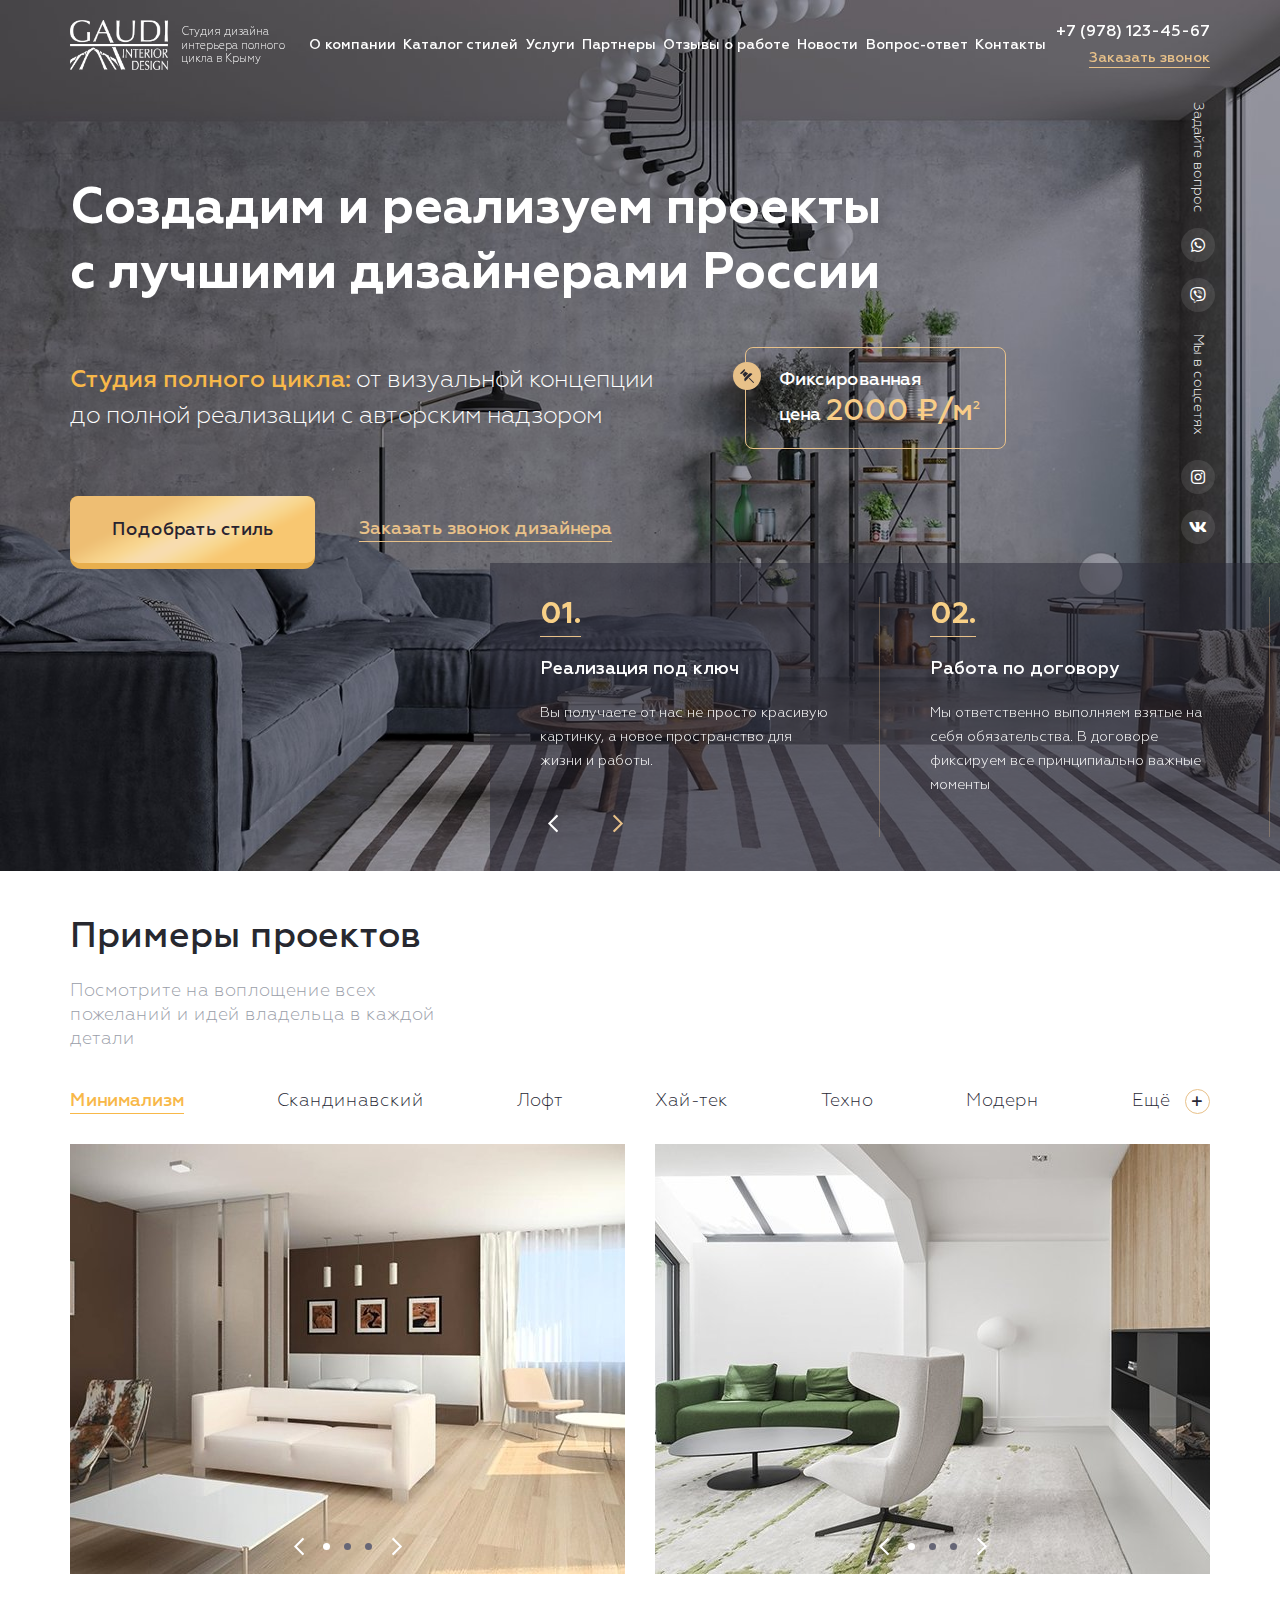
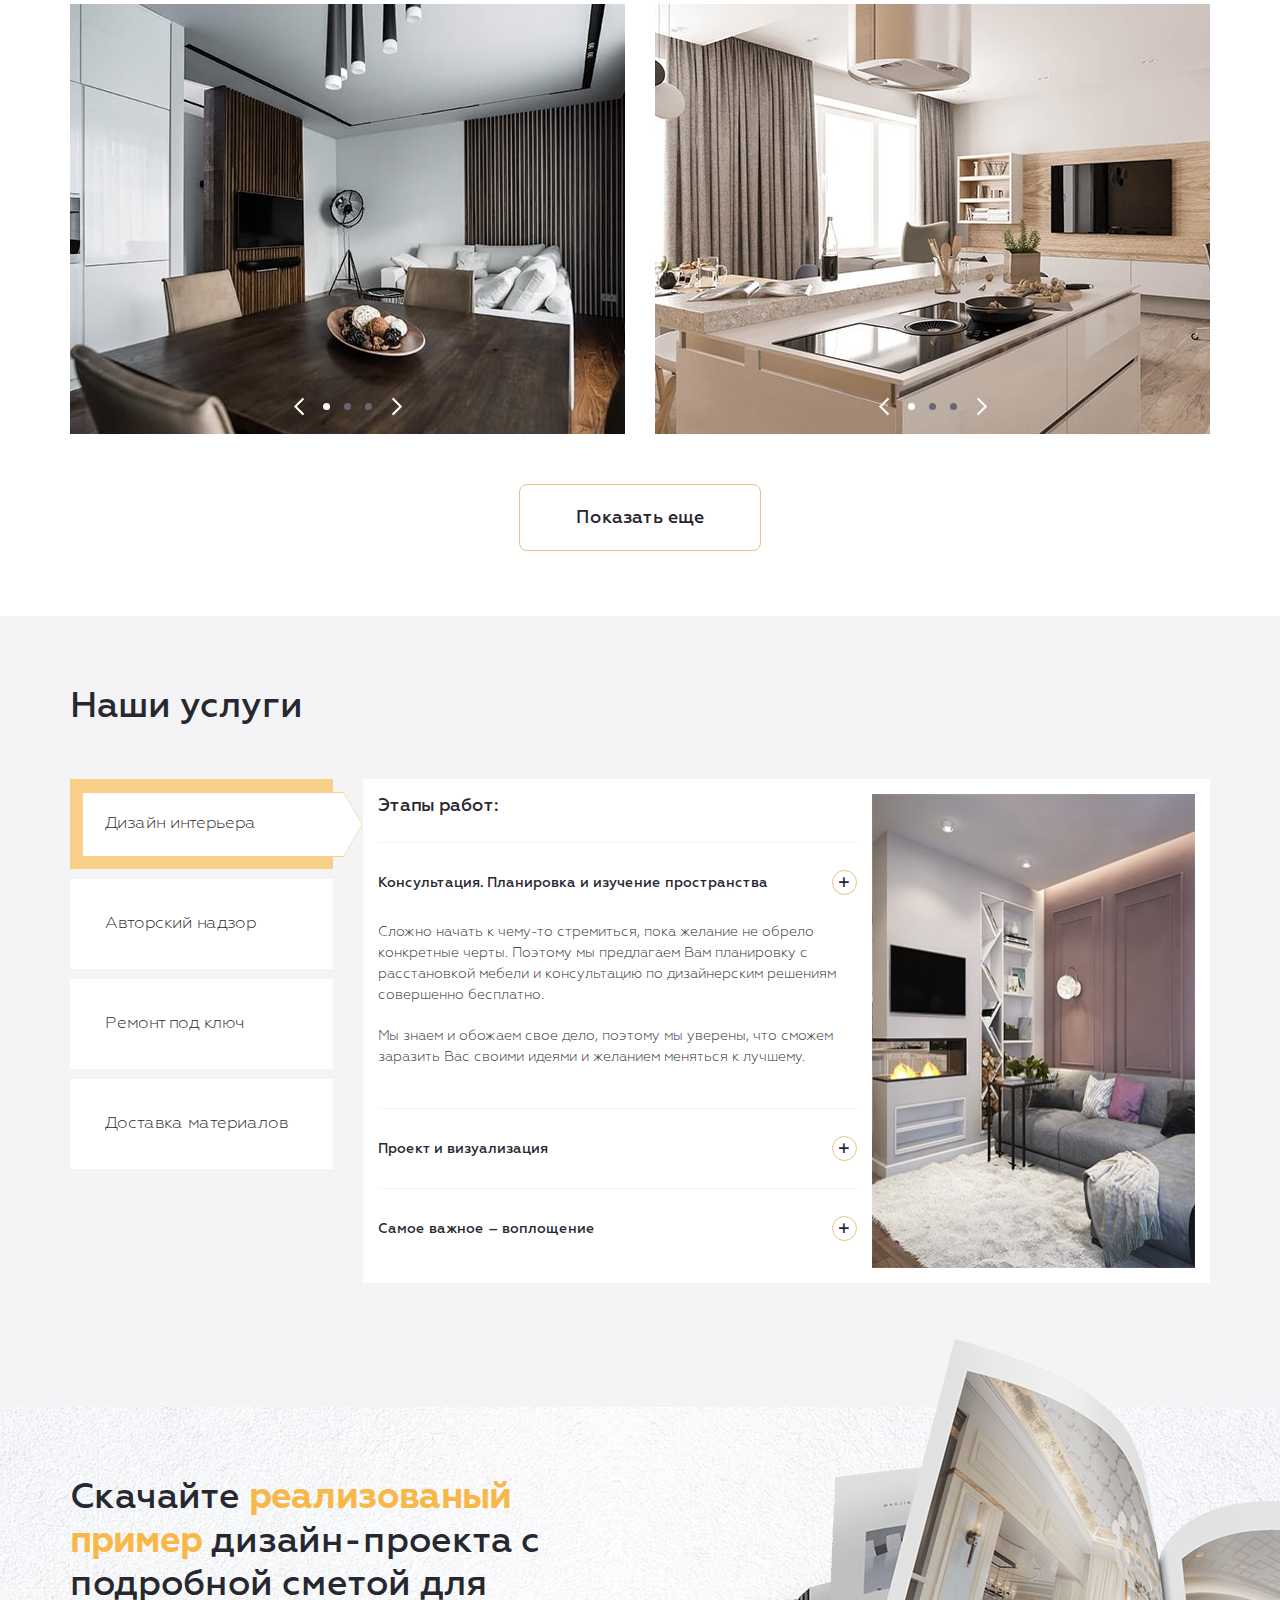
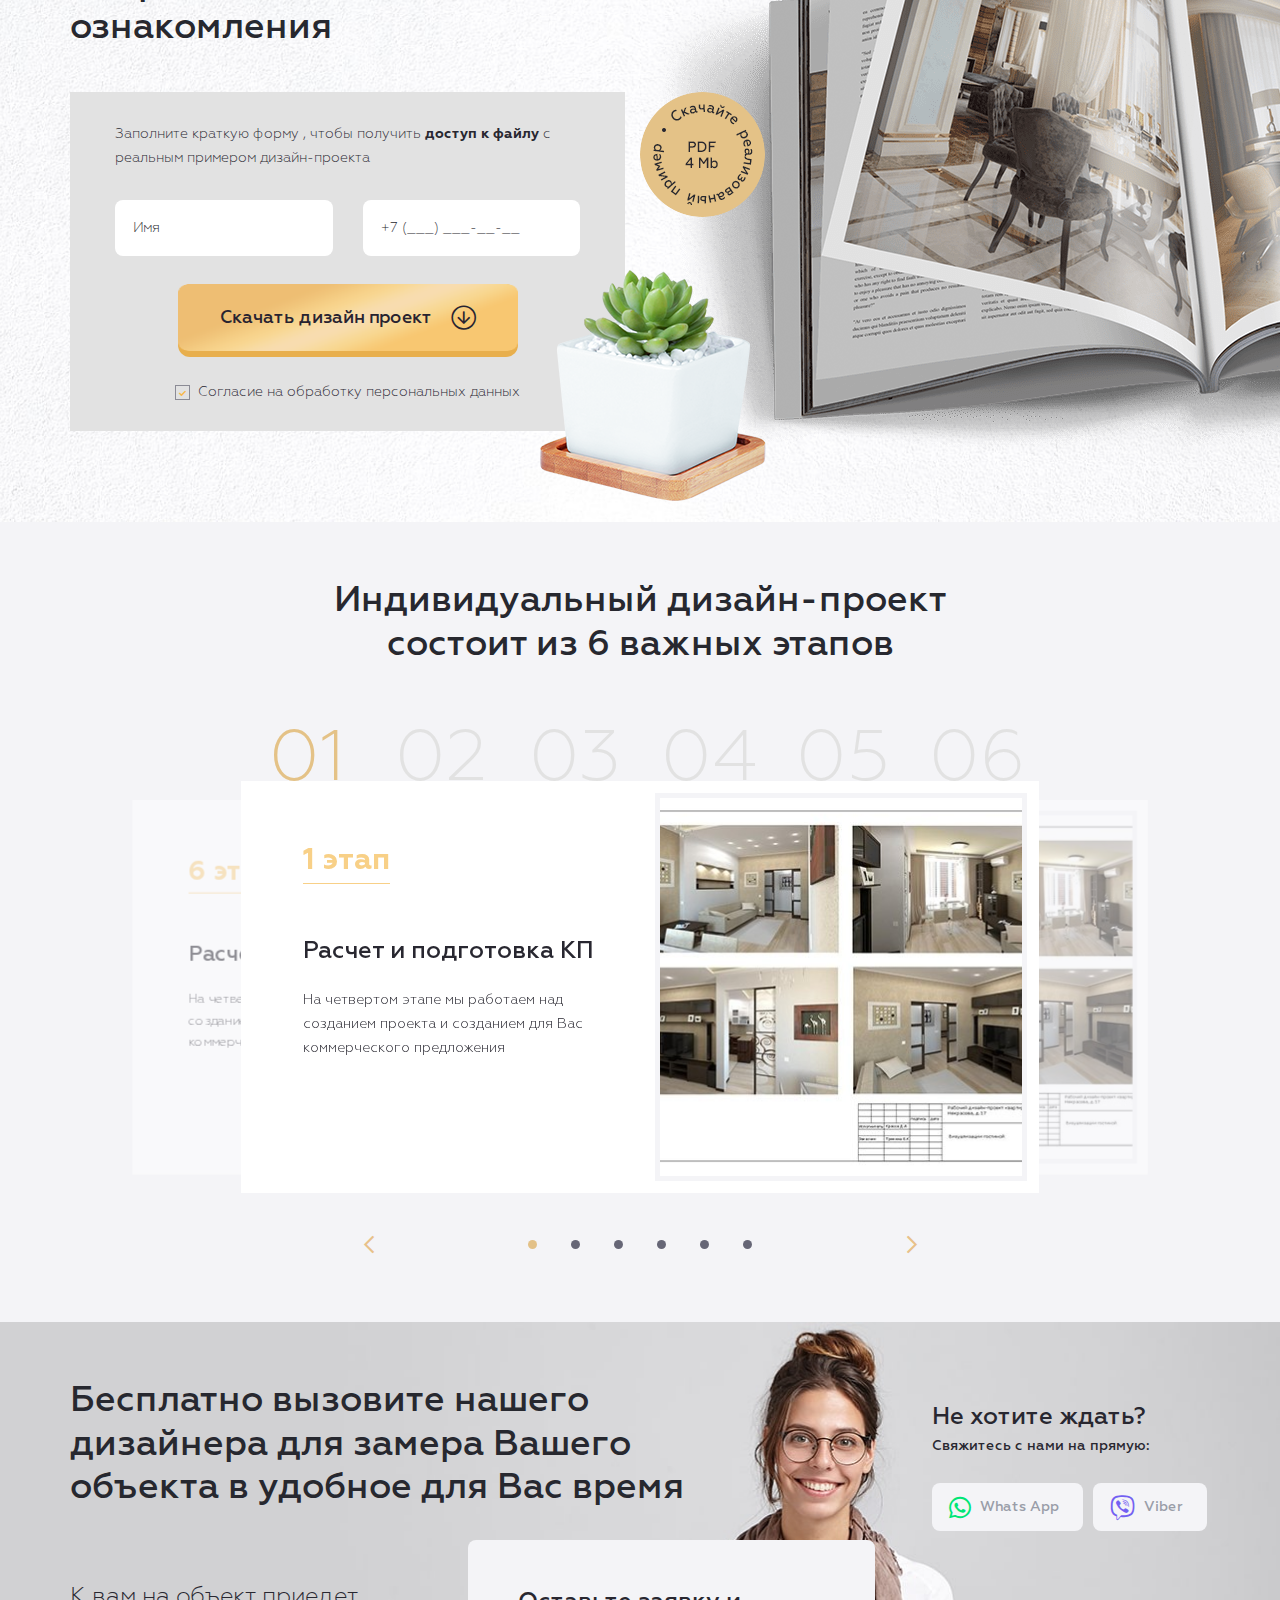
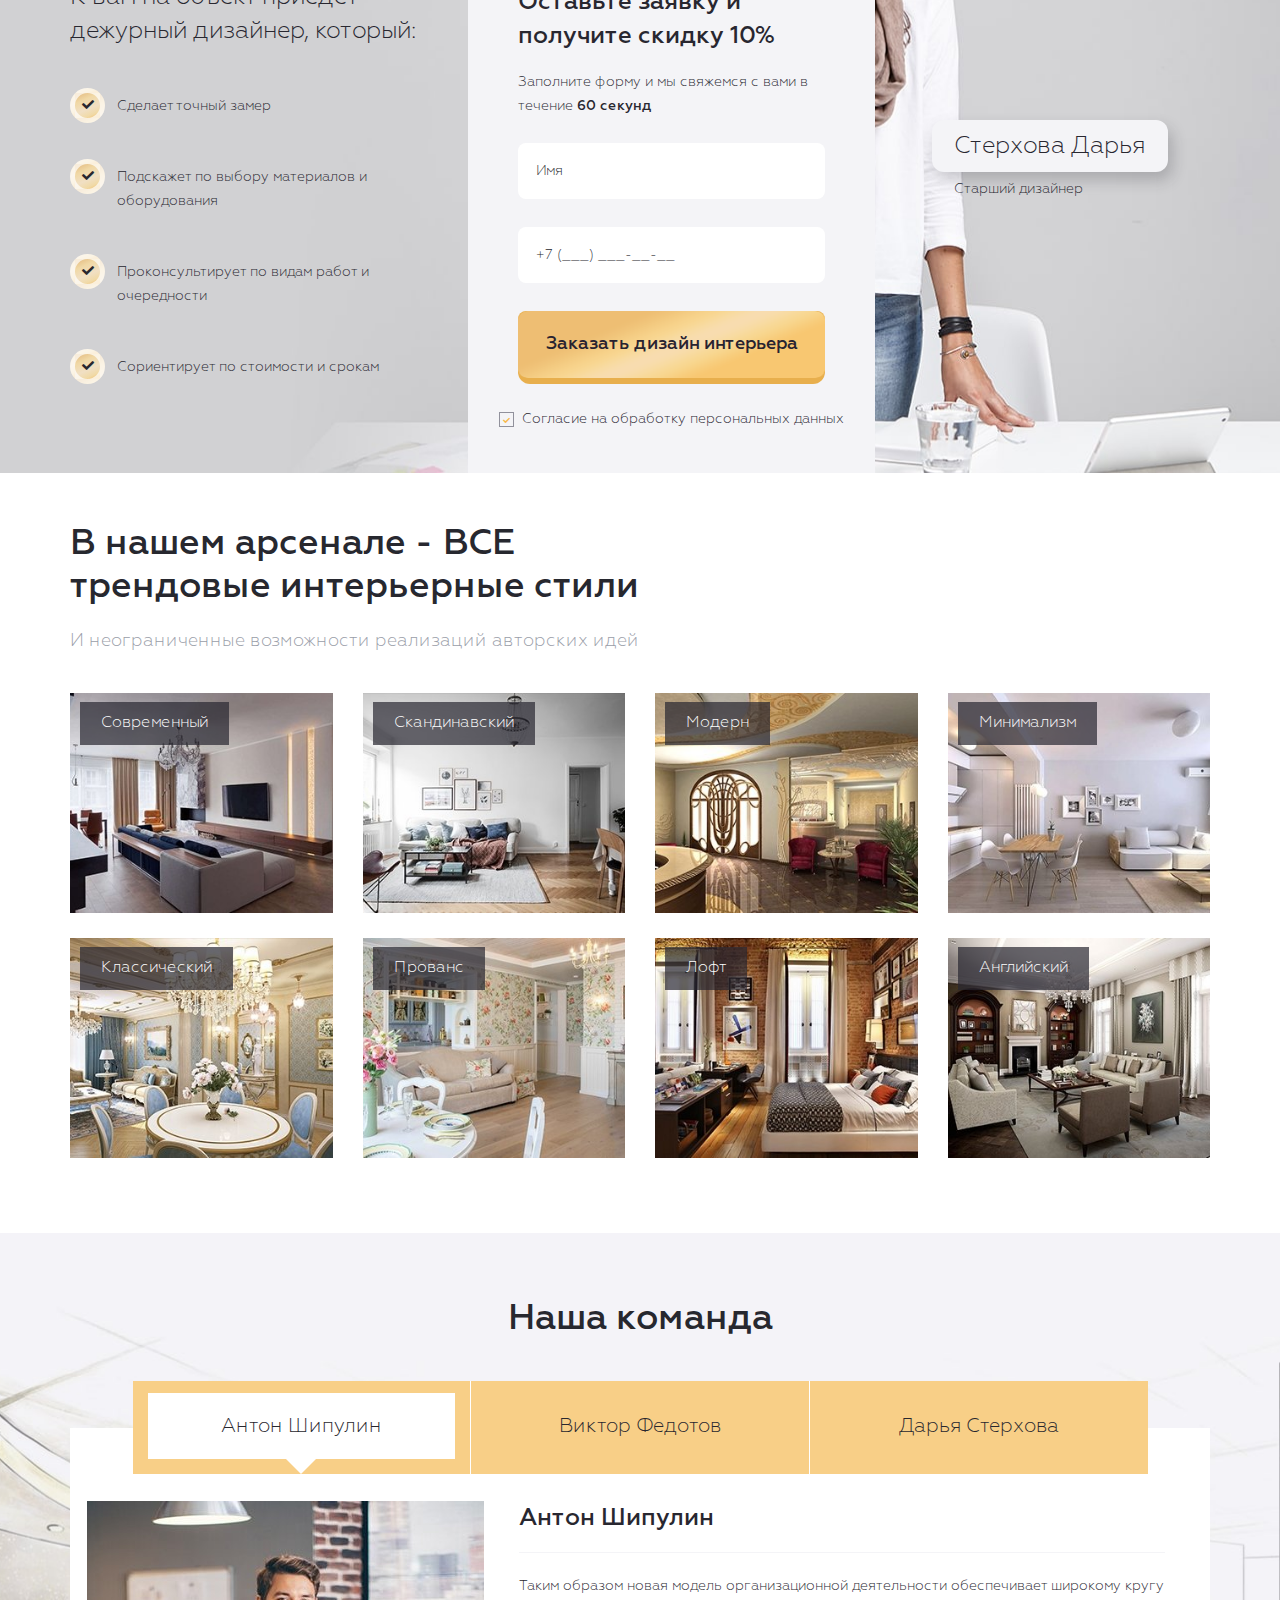
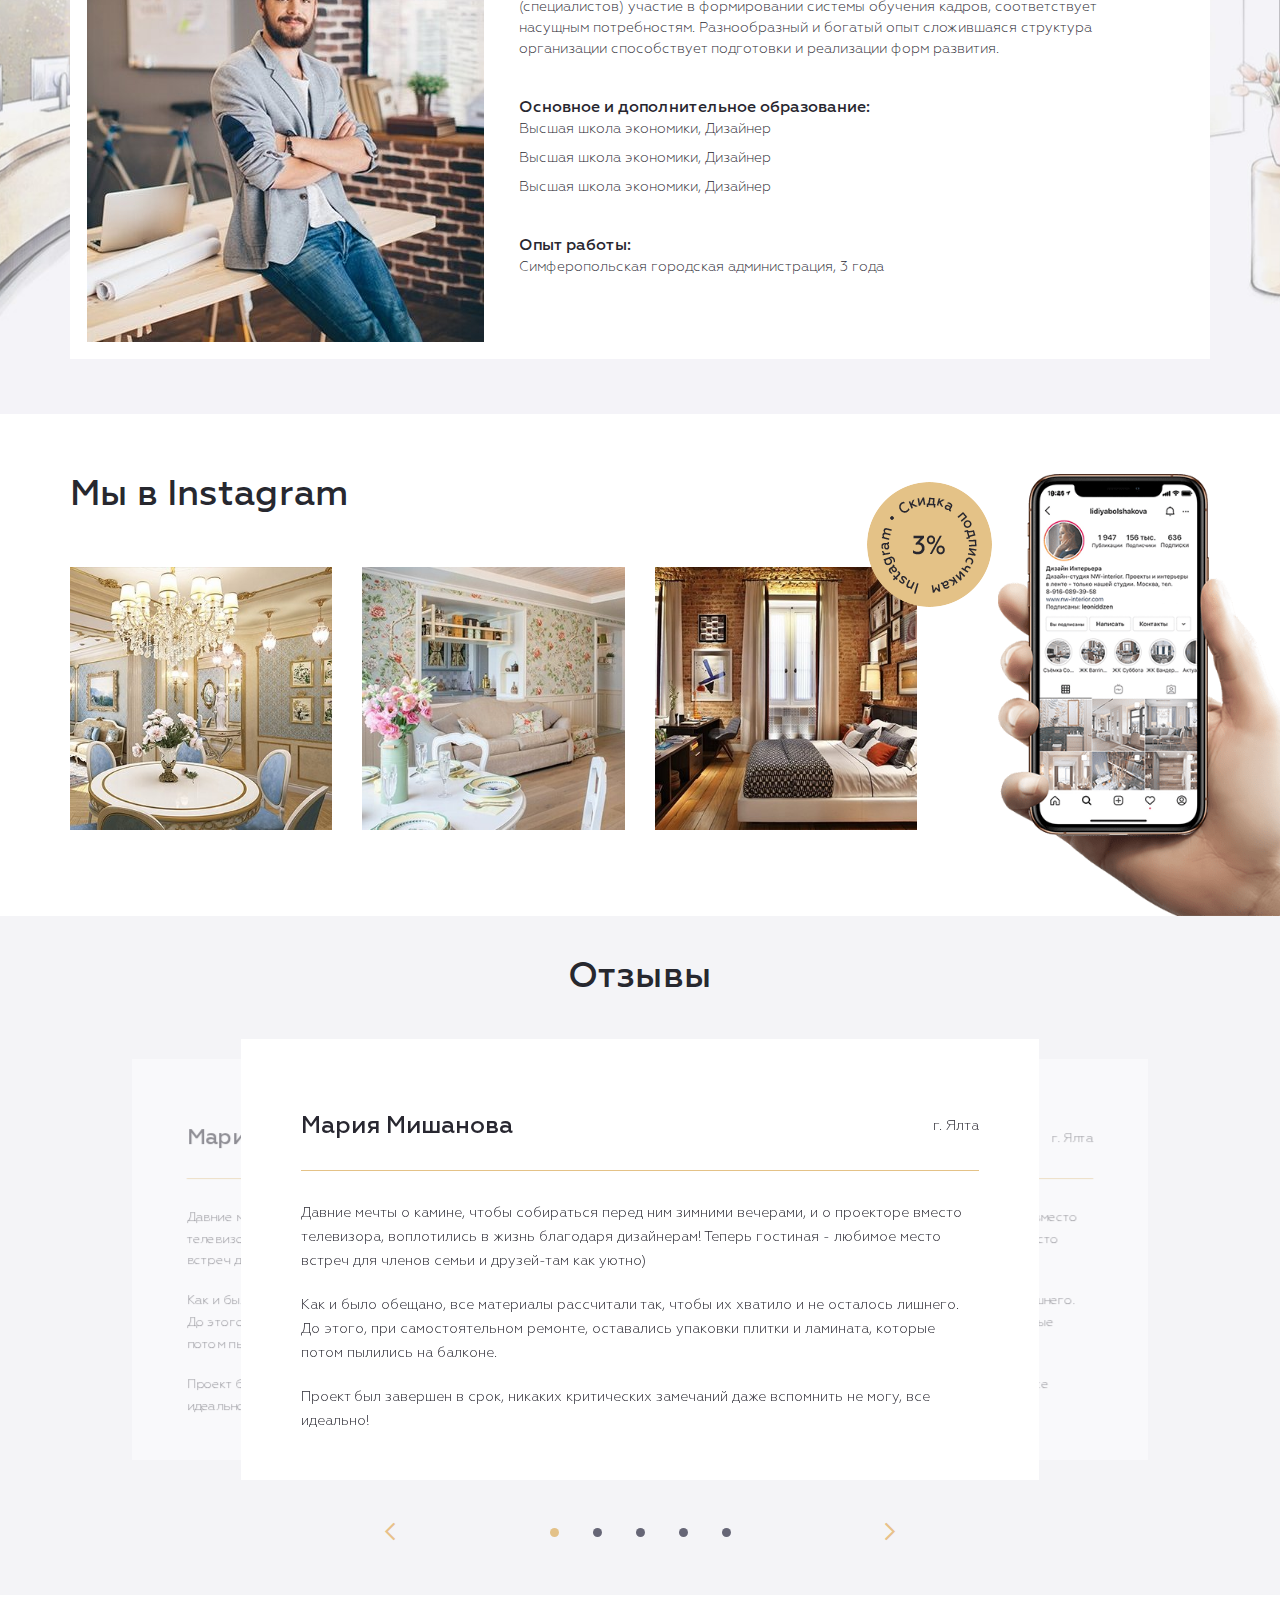
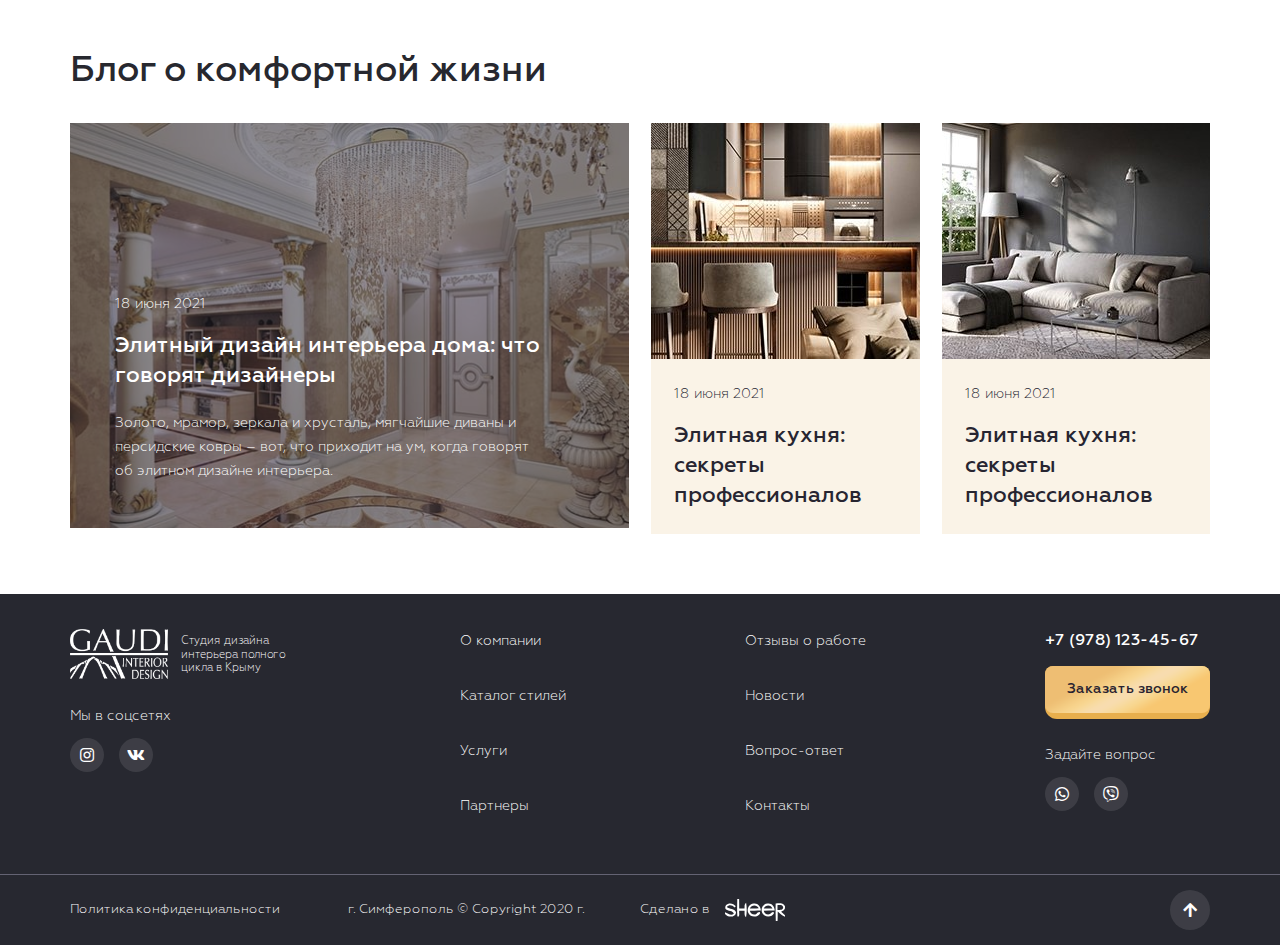
==== index.html @ 2c390894 "Add files via upload" ====
<!DOCTYPE html>
<!--[if lt IE 7]><html lang="ru" class="lt-ie9 lt-ie8 lt-ie7"><![endif]-->
<!--[if IE 7]><html lang="ru" class="lt-ie9 lt-ie8"><![endif]-->
<!--[if IE 8]><html lang="ru" class="lt-ie9"><![endif]-->
<!--[if gt IE 8]><!-->
<html lang="ru">
<!--<![endif]-->
<head>
	<meta charset="utf-8" />
	<title>Заголовок</title>
	<meta name="description" content="" />
	<meta http-equiv="X-UA-Compatible" content="IE=edge" />
	<meta name="viewport" content="width=device-width, initial-scale=1.0" />
	<link rel="shortcut icon" href="favicon.png" />
	<link rel="stylesheet" href="libs/bootstrap/bootstrap-grid.css" />
	<link rel="stylesheet" href="libs/fontawesome-free-5.12.0-web/css/all.min.css" />
	<link rel="stylesheet" href="libs/fancybox/jquery.fancybox.css" />
	<link rel="stylesheet" href="libs/slick-1.5.9/slick/slick.css" />
	<link rel="stylesheet" href="libs/slick-1.5.9/slick/slick-theme.css" />
	<link rel="stylesheet" href="css/fonts.css" />
	<link rel="stylesheet" href="css/main.css" />
	<link rel="stylesheet" href="css/media.css" />
</head>
<body>

	<div class="wrapper">

		<header class="header default">
			<div class="container">
				<div class="header__wrap">
					<div class="logo-wrap">
						<a href="#" class="logo">
							<img src="img/logo.png" alt="alt">
						</a>
						<div class="logo-descr">Студия дизайна интерьера полного цикла в Крыму</div>
					</div>
					<ul class="menu">
						<li><a href="#">О компании</a></li>
						<li><a href="#">Каталог стилей</a></li>
						<li><a href="#">Услуги</a></li>
						<li><a href="#">Партнеры</a></li>
						<li><a href="#">Отзывы о работе</a></li>
						<li><a href="#">Новости</a></li>
						<li><a href="#">Вопрос-ответ</a></li>
						<li><a href="#">Контакты</a></li>
					</ul>
					<div class="header__right">
						<a href="tel:+79781234567" class="phone-main">+7 (978) 123-45-67</a>
						<a href="#callback" class="link-main fancybox">Заказать звонок</a>
					</div>
					<a href="tel:+79781234567" class="phone-mob"><i class="fas fa-phone"></i></a>
					<span class="btn_nav">
						<span class='sandwich'>
							<span class='sw-topper'></span>
							<span class='sw-bottom'></span>
							<span class='sw-footer'></span>
						</span>
					</span>
				</div>
			</div>
			<div class="menu-mobile">
				<ul class="menu">
					<li><a href="#">О компании</a></li>
					<li><a href="#">Каталог стилей</a></li>
					<li><a href="#">Услуги</a></li>
					<li><a href="#">Партнеры</a></li>
					<li><a href="#">Отзывы о работе</a></li>
					<li><a href="#">Новости</a></li>
					<li><a href="#">Вопрос-ответ</a></li>
					<li><a href="#">Контакты</a></li>
				</ul>
				<div class="header__right">
					<a href="tel:+79781234567" class="phone-main">+7 (978) 123-45-67</a>
					<a href="#callback" class="link-main fancybox">Заказать звонок</a>
				</div>
				<ul class="list-social list-social_page">
					<li><a href="#"><i class="fab fa-instagram"></i></a></li>
					<li><a href="#"><i class="fab fa-vk"></i></a></li>
					<li><a href="#"><i class="fab fa-whatsapp"></i></a></li>
					<li><a href="#"><i class="fab fa-viber"></i></a></li>
				</ul>
			</div> 
		</header>

		<div class="billbord">
			<div class="container">
				<div class="social-wrap">
					<div class="title-social">Задайте вопрос</div> 
					<ul class="list-social">
						<li><a href="#"><i class="fab fa-whatsapp"></i></a></li>
						<li><a href="#"><i class="fab fa-viber"></i></a></li>
					</ul>
					<div class="title-social">Мы в соцсетях</div>
					<ul class="list-social">
						<li><a href="#"><i class="fab fa-instagram"></i></a></li>
						<li><a href="#"><i class="fab fa-vk"></i></a></li>
					</ul>
				</div>
				<div class="title-big">Создадим и реализуем проекты с лучшими дизайнерами России</div>
				<div class="billbord__middle">
					<div class="billbord__descr"><span>Студия полного цикла:</span> от визуальной концепции до полной реализации с авторским надзором</div>
					<div class="billbord-price">Фиксированная <br>цена <span>2000 ₽/м<sup>2</sup></span></div>
				</div>
				<div class="billbord__buttons">
					<a href="#" class="btn-main">Подобрать стиль</a>
					<a href="#" class="link-main">Заказать звонок дизайнера</a>
				</div>
			</div>
			<ul class="slider-billbord">
				<li>
					<div class="item-billbord">
						<div class="item-billbord__number">01.</div>
						<div class="item-billbord__title">Реализация под ключ</div>
						<p>Вы получаете от нас не просто красивую картинку, а новое пространство для жизни и работы.</p>
					</div>
				</li>
				<li>
					<div class="item-billbord">
						<div class="item-billbord__number">02.</div>
						<div class="item-billbord__title">Работа по договору</div>
						<p>Мы ответственно выполняем взятые на себя обязательства. В договоре фиксируем все принципиально важные моменты</p>
					</div>
				</li>
				<li>
					<div class="item-billbord">
						<div class="item-billbord__number">03.</div>
						<div class="item-billbord__title">Все актуальные стили</div>
						<p>Минимализм, скандинавский, лофт - эти и многие другие стили в арсенале наших специалистов</p>
					</div>
				</li>
				<li>
					<div class="item-billbord">
						<div class="item-billbord__number">04.</div>
						<div class="item-billbord__title">Реализация под ключ</div>
						<p>Вы получаете от нас не просто красивую картинку, а новое пространство для жизни и работы.</p>
					</div>
				</li>
				<li>
					<div class="item-billbord">
						<div class="item-billbord__number">05.</div>
						<div class="item-billbord__title">Реализация под ключ</div>
						<p>Вы получаете от нас не просто красивую картинку, а новое пространство для жизни и работы.</p>
					</div>
				</li>
			</ul>
			<div class="controls-slider"></div>
		</div>

		<div class="portfolio">
			<div class="container">
				<div class="title-section">Примеры проектов</div>
				<div class="descr-title">Посмотрите на воплощение всех пожеланий и идей владельца в каждой детали</div>
				<div class="tabs-portfolio">
					<a href="#tab_portfolio1" class="link-tab active">Минимализм</a>
					<a href="#tab_portfolio2" class="link-tab">Скандинавский</a>
					<a href="#tab_portfolio3" class="link-tab">Лофт</a>
					<a href="#tab_portfolio4" class="link-tab">Хай-тек</a>
					<a href="#tab_portfolio5" class="link-tab">Техно</a>
					<a href="#tab_portfolio6" class="link-tab">Модерн</a>
					<a href="#">Ещё <i class="far fa-plus"></i></a>
				</div>
				<div class="tab-container-portfolio">
					<div class="tab-pane-portfolio" id="tab_portfolio1">
						<div class="row row_portfolio">
							<div class="col-lg-6">
								<div class="item-portfolio">
									<div class="info-portfolio">
										<p>ЖК «Жигулина Роща»</p>
										<p><span>г. Симферополь</span></p>
										<div class="info-portfolio__middle">
											<div class="info-portfolio__image">
												<img src="img/user1.png" alt="alt">
											</div>
											<div>
												<div class="info-portfolio__title">Автор проекта:</div>
												<p>Ковалевская Светлана</p>
											</div>
										</div>
										<div class="info-portfolio__title">Площадь объекта:</div>
										<p>120 м²</p>
										<div class="row">
											<div class="col-6">
												<div class="info-portfolio__title">Спальни:</div>
												<p>2</p>
											</div>
											<div class="col-6">
												<div class="info-portfolio__title">Кухня:</div>
												<p>18 м²</p>
											</div>
										</div>
										<div class="info-portfolio__title">Стоимость работ:</div>
										<p>650 000 ₽</p>
									</div>
									<ul class="slider-portfolio">
										<li>
											<div class="slider-portfolio__item">
												<img src="img/portfolio1.jpg" alt="alt">
											</div>
										</li>
										<li>
											<div class="slider-portfolio__item">
												<img src="img/portfolio1.jpg" alt="alt">
											</div>
										</li>
										<li>
											<div class="slider-portfolio__item">
												<img src="img/portfolio1.jpg" alt="alt">
											</div>
										</li>
									</ul>
									<div class="controls-slider"></div>
								</div>
							</div>
							<div class="col-lg-6">
								<div class="item-portfolio">
									<div class="info-portfolio">
										<p>ЖК «Жигулина Роща»</p>
										<p><span>г. Симферополь</span></p>
										<div class="info-portfolio__middle">
											<div class="info-portfolio__image">
												<img src="img/user1.png" alt="alt">
											</div>
											<div>
												<div class="info-portfolio__title">Автор проекта:</div>
												<p>Ковалевская Светлана</p>
											</div>
										</div>
										<div class="info-portfolio__title">Площадь объекта:</div>
										<p>120 м²</p>
										<div class="row">
											<div class="col-6">
												<div class="info-portfolio__title">Спальни:</div>
												<p>2</p>
											</div>
											<div class="col-6">
												<div class="info-portfolio__title">Кухня:</div>
												<p>18 м²</p>
											</div>
										</div>
										<div class="info-portfolio__title">Стоимость работ:</div>
										<p>650 000 ₽</p>
									</div>
									<ul class="slider-portfolio">
										<li>
											<div class="slider-portfolio__item">
												<img src="img/portfolio2.jpg" alt="alt">
											</div>
										</li>
										<li>
											<div class="slider-portfolio__item">
												<img src="img/portfolio2.jpg" alt="alt">
											</div>
										</li>
										<li>
											<div class="slider-portfolio__item">
												<img src="img/portfolio2.jpg" alt="alt">
											</div>
										</li>
									</ul>
									<div class="controls-slider"></div>
								</div>
							</div>
							<div class="col-lg-6">
								<div class="item-portfolio">
									<div class="info-portfolio">
										<p>ЖК «Жигулина Роща»</p>
										<p><span>г. Симферополь</span></p>
										<div class="info-portfolio__middle">
											<div class="info-portfolio__image">
												<img src="img/user1.png" alt="alt">
											</div>
											<div>
												<div class="info-portfolio__title">Автор проекта:</div>
												<p>Ковалевская Светлана</p>
											</div>
										</div>
										<div class="info-portfolio__title">Площадь объекта:</div>
										<p>120 м²</p>
										<div class="row">
											<div class="col-6">
												<div class="info-portfolio__title">Спальни:</div>
												<p>2</p>
											</div>
											<div class="col-6">
												<div class="info-portfolio__title">Кухня:</div>
												<p>18 м²</p>
											</div>
										</div>
										<div class="info-portfolio__title">Стоимость работ:</div>
										<p>650 000 ₽</p>
									</div>
									<ul class="slider-portfolio">
										<li>
											<div class="slider-portfolio__item">
												<img src="img/portfolio3.jpg" alt="alt">
											</div>
										</li>
										<li>
											<div class="slider-portfolio__item">
												<img src="img/portfolio3.jpg" alt="alt">
											</div>
										</li>
										<li>
											<div class="slider-portfolio__item">
												<img src="img/portfolio3.jpg" alt="alt">
											</div>
										</li>
									</ul>
									<div class="controls-slider"></div>
								</div>
							</div>
							<div class="col-lg-6">
								<div class="item-portfolio">
									<div class="info-portfolio">
										<p>ЖК «Жигулина Роща»</p>
										<p><span>г. Симферополь</span></p>
										<div class="info-portfolio__middle">
											<div class="info-portfolio__image">
												<img src="img/user1.png" alt="alt">
											</div>
											<div>
												<div class="info-portfolio__title">Автор проекта:</div>
												<p>Ковалевская Светлана</p>
											</div>
										</div>
										<div class="info-portfolio__title">Площадь объекта:</div>
										<p>120 м²</p>
										<div class="row">
											<div class="col-6">
												<div class="info-portfolio__title">Спальни:</div>
												<p>2</p>
											</div>
											<div class="col-6">
												<div class="info-portfolio__title">Кухня:</div>
												<p>18 м²</p>
											</div>
										</div>
										<div class="info-portfolio__title">Стоимость работ:</div>
										<p>650 000 ₽</p>
									</div>
									<ul class="slider-portfolio">
										<li>
											<div class="slider-portfolio__item">
												<img src="img/portfolio4.jpg" alt="alt">
											</div>
										</li>
										<li>
											<div class="slider-portfolio__item">
												<img src="img/portfolio4.jpg" alt="alt">
											</div>
										</li>
										<li>
											<div class="slider-portfolio__item">
												<img src="img/portfolio4.jpg" alt="alt">
											</div>
										</li>
									</ul>
									<div class="controls-slider"></div>
								</div>
							</div>
						</div>
					</div>
					<div class="tab-pane-portfolio" id="tab_portfolio2">
						<div class="row row_portfolio">
							<div class="col-lg-6">
								<div class="item-portfolio">
									<div class="info-portfolio">
										<p>ЖК «Жигулина Роща»</p>
										<p><span>г. Симферополь</span></p>
										<div class="info-portfolio__middle">
											<div class="info-portfolio__image">
												<img src="img/user1.png" alt="alt">
											</div>
											<div>
												<div class="info-portfolio__title">Автор проекта:</div>
												<p>Ковалевская Светлана</p>
											</div>
										</div>
										<div class="info-portfolio__title">Площадь объекта:</div>
										<p>120 м²</p>
										<div class="row">
											<div class="col-6">
												<div class="info-portfolio__title">Спальни:</div>
												<p>2</p>
											</div>
											<div class="col-6">
												<div class="info-portfolio__title">Кухня:</div>
												<p>18 м²</p>
											</div>
										</div>
										<div class="info-portfolio__title">Стоимость работ:</div>
										<p>650 000 ₽</p>
									</div>
									<ul class="slider-portfolio">
										<li>
											<div class="slider-portfolio__item">
												<img src="img/portfolio1.jpg" alt="alt">
											</div>
										</li>
										<li>
											<div class="slider-portfolio__item">
												<img src="img/portfolio1.jpg" alt="alt">
											</div>
										</li>
										<li>
											<div class="slider-portfolio__item">
												<img src="img/portfolio1.jpg" alt="alt">
											</div>
										</li>
									</ul>
									<div class="controls-slider"></div>
								</div>
							</div>
							<div class="col-lg-6">
								<div class="item-portfolio">
									<div class="info-portfolio">
										<p>ЖК «Жигулина Роща»</p>
										<p><span>г. Симферополь</span></p>
										<div class="info-portfolio__middle">
											<div class="info-portfolio__image">
												<img src="img/user1.png" alt="alt">
											</div>
											<div>
												<div class="info-portfolio__title">Автор проекта:</div>
												<p>Ковалевская Светлана</p>
											</div>
										</div>
										<div class="info-portfolio__title">Площадь объекта:</div>
										<p>120 м²</p>
										<div class="row">
											<div class="col-6">
												<div class="info-portfolio__title">Спальни:</div>
												<p>2</p>
											</div>
											<div class="col-6">
												<div class="info-portfolio__title">Кухня:</div>
												<p>18 м²</p>
											</div>
										</div>
										<div class="info-portfolio__title">Стоимость работ:</div>
										<p>650 000 ₽</p>
									</div>
									<ul class="slider-portfolio">
										<li>
											<div class="slider-portfolio__item">
												<img src="img/portfolio2.jpg" alt="alt">
											</div>
										</li>
										<li>
											<div class="slider-portfolio__item">
												<img src="img/portfolio2.jpg" alt="alt">
											</div>
										</li>
										<li>
											<div class="slider-portfolio__item">
												<img src="img/portfolio2.jpg" alt="alt">
											</div>
										</li>
									</ul>
									<div class="controls-slider"></div>
								</div>
							</div>
							<div class="col-lg-6">
								<div class="item-portfolio">
									<div class="info-portfolio">
										<p>ЖК «Жигулина Роща»</p>
										<p><span>г. Симферополь</span></p>
										<div class="info-portfolio__middle">
											<div class="info-portfolio__image">
												<img src="img/user1.png" alt="alt">
											</div>
											<div>
												<div class="info-portfolio__title">Автор проекта:</div>
												<p>Ковалевская Светлана</p>
											</div>
										</div>
										<div class="info-portfolio__title">Площадь объекта:</div>
										<p>120 м²</p>
										<div class="row">
											<div class="col-6">
												<div class="info-portfolio__title">Спальни:</div>
												<p>2</p>
											</div>
											<div class="col-6">
												<div class="info-portfolio__title">Кухня:</div>
												<p>18 м²</p>
											</div>
										</div>
										<div class="info-portfolio__title">Стоимость работ:</div>
										<p>650 000 ₽</p>
									</div>
									<ul class="slider-portfolio">
										<li>
											<div class="slider-portfolio__item">
												<img src="img/portfolio3.jpg" alt="alt">
											</div>
										</li>
										<li>
											<div class="slider-portfolio__item">
												<img src="img/portfolio3.jpg" alt="alt">
											</div>
										</li>
										<li>
											<div class="slider-portfolio__item">
												<img src="img/portfolio3.jpg" alt="alt">
											</div>
										</li>
									</ul>
									<div class="controls-slider"></div>
								</div>
							</div>
							<div class="col-lg-6">
								<div class="item-portfolio">
									<div class="info-portfolio">
										<p>ЖК «Жигулина Роща»</p>
										<p><span>г. Симферополь</span></p>
										<div class="info-portfolio__middle">
											<div class="info-portfolio__image">
												<img src="img/user1.png" alt="alt">
											</div>
											<div>
												<div class="info-portfolio__title">Автор проекта:</div>
												<p>Ковалевская Светлана</p>
											</div>
										</div>
										<div class="info-portfolio__title">Площадь объекта:</div>
										<p>120 м²</p>
										<div class="row">
											<div class="col-6">
												<div class="info-portfolio__title">Спальни:</div>
												<p>2</p>
											</div>
											<div class="col-6">
												<div class="info-portfolio__title">Кухня:</div>
												<p>18 м²</p>
											</div>
										</div>
										<div class="info-portfolio__title">Стоимость работ:</div>
										<p>650 000 ₽</p>
									</div>
									<ul class="slider-portfolio">
										<li>
											<div class="slider-portfolio__item">
												<img src="img/portfolio4.jpg" alt="alt">
											</div>
										</li>
										<li>
											<div class="slider-portfolio__item">
												<img src="img/portfolio4.jpg" alt="alt">
											</div>
										</li>
										<li>
											<div class="slider-portfolio__item">
												<img src="img/portfolio4.jpg" alt="alt">
											</div>
										</li>
									</ul>
									<div class="controls-slider"></div>
								</div>
							</div>
						</div>
					</div>
					<div class="tab-pane-portfolio" id="tab_portfolio3">
						<div class="row row_portfolio">
							<div class="col-lg-6">
								<div class="item-portfolio">
									<div class="info-portfolio">
										<p>ЖК «Жигулина Роща»</p>
										<p><span>г. Симферополь</span></p>
										<div class="info-portfolio__middle">
											<div class="info-portfolio__image">
												<img src="img/user1.png" alt="alt">
											</div>
											<div>
												<div class="info-portfolio__title">Автор проекта:</div>
												<p>Ковалевская Светлана</p>
											</div>
										</div>
										<div class="info-portfolio__title">Площадь объекта:</div>
										<p>120 м²</p>
										<div class="row">
											<div class="col-6">
												<div class="info-portfolio__title">Спальни:</div>
												<p>2</p>
											</div>
											<div class="col-6">
												<div class="info-portfolio__title">Кухня:</div>
												<p>18 м²</p>
											</div>
										</div>
										<div class="info-portfolio__title">Стоимость работ:</div>
										<p>650 000 ₽</p>
									</div>
									<ul class="slider-portfolio">
										<li>
											<div class="slider-portfolio__item">
												<img src="img/portfolio1.jpg" alt="alt">
											</div>
										</li>
										<li>
											<div class="slider-portfolio__item">
												<img src="img/portfolio1.jpg" alt="alt">
											</div>
										</li>
										<li>
											<div class="slider-portfolio__item">
												<img src="img/portfolio1.jpg" alt="alt">
											</div>
										</li>
									</ul>
									<div class="controls-slider"></div>
								</div>
							</div>
							<div class="col-lg-6">
								<div class="item-portfolio">
									<div class="info-portfolio">
										<p>ЖК «Жигулина Роща»</p>
										<p><span>г. Симферополь</span></p>
										<div class="info-portfolio__middle">
											<div class="info-portfolio__image">
												<img src="img/user1.png" alt="alt">
											</div>
											<div>
												<div class="info-portfolio__title">Автор проекта:</div>
												<p>Ковалевская Светлана</p>
											</div>
										</div>
										<div class="info-portfolio__title">Площадь объекта:</div>
										<p>120 м²</p>
										<div class="row">
											<div class="col-6">
												<div class="info-portfolio__title">Спальни:</div>
												<p>2</p>
											</div>
											<div class="col-6">
												<div class="info-portfolio__title">Кухня:</div>
												<p>18 м²</p>
											</div>
										</div>
										<div class="info-portfolio__title">Стоимость работ:</div>
										<p>650 000 ₽</p>
									</div>
									<ul class="slider-portfolio">
										<li>
											<div class="slider-portfolio__item">
												<img src="img/portfolio2.jpg" alt="alt">
											</div>
										</li>
										<li>
											<div class="slider-portfolio__item">
												<img src="img/portfolio2.jpg" alt="alt">
											</div>
										</li>
										<li>
											<div class="slider-portfolio__item">
												<img src="img/portfolio2.jpg" alt="alt">
											</div>
										</li>
									</ul>
									<div class="controls-slider"></div>
								</div>
							</div>
							<div class="col-lg-6">
								<div class="item-portfolio">
									<div class="info-portfolio">
										<p>ЖК «Жигулина Роща»</p>
										<p><span>г. Симферополь</span></p>
										<div class="info-portfolio__middle">
											<div class="info-portfolio__image">
												<img src="img/user1.png" alt="alt">
											</div>
											<div>
												<div class="info-portfolio__title">Автор проекта:</div>
												<p>Ковалевская Светлана</p>
											</div>
										</div>
										<div class="info-portfolio__title">Площадь объекта:</div>
										<p>120 м²</p>
										<div class="row">
											<div class="col-6">
												<div class="info-portfolio__title">Спальни:</div>
												<p>2</p>
											</div>
											<div class="col-6">
												<div class="info-portfolio__title">Кухня:</div>
												<p>18 м²</p>
											</div>
										</div>
										<div class="info-portfolio__title">Стоимость работ:</div>
										<p>650 000 ₽</p>
									</div>
									<ul class="slider-portfolio">
										<li>
											<div class="slider-portfolio__item">
												<img src="img/portfolio3.jpg" alt="alt">
											</div>
										</li>
										<li>
											<div class="slider-portfolio__item">
												<img src="img/portfolio3.jpg" alt="alt">
											</div>
										</li>
										<li>
											<div class="slider-portfolio__item">
												<img src="img/portfolio3.jpg" alt="alt">
											</div>
										</li>
									</ul>
									<div class="controls-slider"></div>
								</div>
							</div>
							<div class="col-lg-6">
								<div class="item-portfolio">
									<div class="info-portfolio">
										<p>ЖК «Жигулина Роща»</p>
										<p><span>г. Симферополь</span></p>
										<div class="info-portfolio__middle">
											<div class="info-portfolio__image">
												<img src="img/user1.png" alt="alt">
											</div>
											<div>
												<div class="info-portfolio__title">Автор проекта:</div>
												<p>Ковалевская Светлана</p>
											</div>
										</div>
										<div class="info-portfolio__title">Площадь объекта:</div>
										<p>120 м²</p>
										<div class="row">
											<div class="col-6">
												<div class="info-portfolio__title">Спальни:</div>
												<p>2</p>
											</div>
											<div class="col-6">
												<div class="info-portfolio__title">Кухня:</div>
												<p>18 м²</p>
											</div>
										</div>
										<div class="info-portfolio__title">Стоимость работ:</div>
										<p>650 000 ₽</p>
									</div>
									<ul class="slider-portfolio">
										<li>
											<div class="slider-portfolio__item">
												<img src="img/portfolio4.jpg" alt="alt">
											</div>
										</li>
										<li>
											<div class="slider-portfolio__item">
												<img src="img/portfolio4.jpg" alt="alt">
											</div>
										</li>
										<li>
											<div class="slider-portfolio__item">
												<img src="img/portfolio4.jpg" alt="alt">
											</div>
										</li>
									</ul>
									<div class="controls-slider"></div>
								</div>
							</div>
						</div>
					</div>
					<div class="tab-pane-portfolio" id="tab_portfolio4">
						<div class="row row_portfolio">
							<div class="col-lg-6">
								<div class="item-portfolio">
									<div class="info-portfolio">
										<p>ЖК «Жигулина Роща»</p>
										<p><span>г. Симферополь</span></p>
										<div class="info-portfolio__middle">
											<div class="info-portfolio__image">
												<img src="img/user1.png" alt="alt">
											</div>
											<div>
												<div class="info-portfolio__title">Автор проекта:</div>
												<p>Ковалевская Светлана</p>
											</div>
										</div>
										<div class="info-portfolio__title">Площадь объекта:</div>
										<p>120 м²</p>
										<div class="row">
											<div class="col-6">
												<div class="info-portfolio__title">Спальни:</div>
												<p>2</p>
											</div>
											<div class="col-6">
												<div class="info-portfolio__title">Кухня:</div>
												<p>18 м²</p>
											</div>
										</div>
										<div class="info-portfolio__title">Стоимость работ:</div>
										<p>650 000 ₽</p>
									</div>
									<ul class="slider-portfolio">
										<li>
											<div class="slider-portfolio__item">
												<img src="img/portfolio1.jpg" alt="alt">
											</div>
										</li>
										<li>
											<div class="slider-portfolio__item">
												<img src="img/portfolio1.jpg" alt="alt">
											</div>
										</li>
										<li>
											<div class="slider-portfolio__item">
												<img src="img/portfolio1.jpg" alt="alt">
											</div>
										</li>
									</ul>
									<div class="controls-slider"></div>
								</div>
							</div>
							<div class="col-lg-6">
								<div class="item-portfolio">
									<div class="info-portfolio">
										<p>ЖК «Жигулина Роща»</p>
										<p><span>г. Симферополь</span></p>
										<div class="info-portfolio__middle">
											<div class="info-portfolio__image">
												<img src="img/user1.png" alt="alt">
											</div>
											<div>
												<div class="info-portfolio__title">Автор проекта:</div>
												<p>Ковалевская Светлана</p>
											</div>
										</div>
										<div class="info-portfolio__title">Площадь объекта:</div>
										<p>120 м²</p>
										<div class="row">
											<div class="col-6">
												<div class="info-portfolio__title">Спальни:</div>
												<p>2</p>
											</div>
											<div class="col-6">
												<div class="info-portfolio__title">Кухня:</div>
												<p>18 м²</p>
											</div>
										</div>
										<div class="info-portfolio__title">Стоимость работ:</div>
										<p>650 000 ₽</p>
									</div>
									<ul class="slider-portfolio">
										<li>
											<div class="slider-portfolio__item">
												<img src="img/portfolio2.jpg" alt="alt">
											</div>
										</li>
										<li>
											<div class="slider-portfolio__item">
												<img src="img/portfolio2.jpg" alt="alt">
											</div>
										</li>
										<li>
											<div class="slider-portfolio__item">
												<img src="img/portfolio2.jpg" alt="alt">
											</div>
										</li>
									</ul>
									<div class="controls-slider"></div>
								</div>
							</div>
							<div class="col-lg-6">
								<div class="item-portfolio">
									<div class="info-portfolio">
										<p>ЖК «Жигулина Роща»</p>
										<p><span>г. Симферополь</span></p>
										<div class="info-portfolio__middle">
											<div class="info-portfolio__image">
												<img src="img/user1.png" alt="alt">
											</div>
											<div>
												<div class="info-portfolio__title">Автор проекта:</div>
												<p>Ковалевская Светлана</p>
											</div>
										</div>
										<div class="info-portfolio__title">Площадь объекта:</div>
										<p>120 м²</p>
										<div class="row">
											<div class="col-6">
												<div class="info-portfolio__title">Спальни:</div>
												<p>2</p>
											</div>
											<div class="col-6">
												<div class="info-portfolio__title">Кухня:</div>
												<p>18 м²</p>
											</div>
										</div>
										<div class="info-portfolio__title">Стоимость работ:</div>
										<p>650 000 ₽</p>
									</div>
									<ul class="slider-portfolio">
										<li>
											<div class="slider-portfolio__item">
												<img src="img/portfolio3.jpg" alt="alt">
											</div>
										</li>
										<li>
											<div class="slider-portfolio__item">
												<img src="img/portfolio3.jpg" alt="alt">
											</div>
										</li>
										<li>
											<div class="slider-portfolio__item">
												<img src="img/portfolio3.jpg" alt="alt">
											</div>
										</li>
									</ul>
									<div class="controls-slider"></div>
								</div>
							</div>
							<div class="col-lg-6">
								<div class="item-portfolio">
									<div class="info-portfolio">
										<p>ЖК «Жигулина Роща»</p>
										<p><span>г. Симферополь</span></p>
										<div class="info-portfolio__middle">
											<div class="info-portfolio__image">
												<img src="img/user1.png" alt="alt">
											</div>
											<div>
												<div class="info-portfolio__title">Автор проекта:</div>
												<p>Ковалевская Светлана</p>
											</div>
										</div>
										<div class="info-portfolio__title">Площадь объекта:</div>
										<p>120 м²</p>
										<div class="row">
											<div class="col-6">
												<div class="info-portfolio__title">Спальни:</div>
												<p>2</p>
											</div>
											<div class="col-6">
												<div class="info-portfolio__title">Кухня:</div>
												<p>18 м²</p>
											</div>
										</div>
										<div class="info-portfolio__title">Стоимость работ:</div>
										<p>650 000 ₽</p>
									</div>
									<ul class="slider-portfolio">
										<li>
											<div class="slider-portfolio__item">
												<img src="img/portfolio4.jpg" alt="alt">
											</div>
										</li>
										<li>
											<div class="slider-portfolio__item">
												<img src="img/portfolio4.jpg" alt="alt">
											</div>
										</li>
										<li>
											<div class="slider-portfolio__item">
												<img src="img/portfolio4.jpg" alt="alt">
											</div>
										</li>
									</ul>
									<div class="controls-slider"></div>
								</div>
							</div>
						</div>
					</div>
					<div class="tab-pane-portfolio" id="tab_portfolio5">
						<div class="row row_portfolio">
							<div class="col-lg-6">
								<div class="item-portfolio">
									<div class="info-portfolio">
										<p>ЖК «Жигулина Роща»</p>
										<p><span>г. Симферополь</span></p>
										<div class="info-portfolio__middle">
											<div class="info-portfolio__image">
												<img src="img/user1.png" alt="alt">
											</div>
											<div>
												<div class="info-portfolio__title">Автор проекта:</div>
												<p>Ковалевская Светлана</p>
											</div>
										</div>
										<div class="info-portfolio__title">Площадь объекта:</div>
										<p>120 м²</p>
										<div class="row">
											<div class="col-6">
												<div class="info-portfolio__title">Спальни:</div>
												<p>2</p>
											</div>
											<div class="col-6">
												<div class="info-portfolio__title">Кухня:</div>
												<p>18 м²</p>
											</div>
										</div>
										<div class="info-portfolio__title">Стоимость работ:</div>
										<p>650 000 ₽</p>
									</div>
									<ul class="slider-portfolio">
										<li>
											<div class="slider-portfolio__item">
												<img src="img/portfolio1.jpg" alt="alt">
											</div>
										</li>
										<li>
											<div class="slider-portfolio__item">
												<img src="img/portfolio1.jpg" alt="alt">
											</div>
										</li>
										<li>
											<div class="slider-portfolio__item">
												<img src="img/portfolio1.jpg" alt="alt">
											</div>
										</li>
									</ul>
									<div class="controls-slider"></div>
								</div>
							</div>
							<div class="col-lg-6">
								<div class="item-portfolio">
									<div class="info-portfolio">
										<p>ЖК «Жигулина Роща»</p>
										<p><span>г. Симферополь</span></p>
										<div class="info-portfolio__middle">
											<div class="info-portfolio__image">
												<img src="img/user1.png" alt="alt">
											</div>
											<div>
												<div class="info-portfolio__title">Автор проекта:</div>
												<p>Ковалевская Светлана</p>
											</div>
										</div>
										<div class="info-portfolio__title">Площадь объекта:</div>
										<p>120 м²</p>
										<div class="row">
											<div class="col-6">
												<div class="info-portfolio__title">Спальни:</div>
												<p>2</p>
											</div>
											<div class="col-6">
												<div class="info-portfolio__title">Кухня:</div>
												<p>18 м²</p>
											</div>
										</div>
										<div class="info-portfolio__title">Стоимость работ:</div>
										<p>650 000 ₽</p>
									</div>
									<ul class="slider-portfolio">
										<li>
											<div class="slider-portfolio__item">
												<img src="img/portfolio2.jpg" alt="alt">
											</div>
										</li>
										<li>
											<div class="slider-portfolio__item">
												<img src="img/portfolio2.jpg" alt="alt">
											</div>
										</li>
										<li>
											<div class="slider-portfolio__item">
												<img src="img/portfolio2.jpg" alt="alt">
											</div>
										</li>
									</ul>
									<div class="controls-slider"></div>
								</div>
							</div>
							<div class="col-lg-6">
								<div class="item-portfolio">
									<div class="info-portfolio">
										<p>ЖК «Жигулина Роща»</p>
										<p><span>г. Симферополь</span></p>
										<div class="info-portfolio__middle">
											<div class="info-portfolio__image">
												<img src="img/user1.png" alt="alt">
											</div>
											<div>
												<div class="info-portfolio__title">Автор проекта:</div>
												<p>Ковалевская Светлана</p>
											</div>
										</div>
										<div class="info-portfolio__title">Площадь объекта:</div>
										<p>120 м²</p>
										<div class="row">
											<div class="col-6">
												<div class="info-portfolio__title">Спальни:</div>
												<p>2</p>
											</div>
											<div class="col-6">
												<div class="info-portfolio__title">Кухня:</div>
												<p>18 м²</p>
											</div>
										</div>
										<div class="info-portfolio__title">Стоимость работ:</div>
										<p>650 000 ₽</p>
									</div>
									<ul class="slider-portfolio">
										<li>
											<div class="slider-portfolio__item">
												<img src="img/portfolio3.jpg" alt="alt">
											</div>
										</li>
										<li>
											<div class="slider-portfolio__item">
												<img src="img/portfolio3.jpg" alt="alt">
											</div>
										</li>
										<li>
											<div class="slider-portfolio__item">
												<img src="img/portfolio3.jpg" alt="alt">
											</div>
										</li>
									</ul>
									<div class="controls-slider"></div>
								</div>
							</div>
							<div class="col-lg-6">
								<div class="item-portfolio">
									<div class="info-portfolio">
										<p>ЖК «Жигулина Роща»</p>
										<p><span>г. Симферополь</span></p>
										<div class="info-portfolio__middle">
											<div class="info-portfolio__image">
												<img src="img/user1.png" alt="alt">
											</div>
											<div>
												<div class="info-portfolio__title">Автор проекта:</div>
												<p>Ковалевская Светлана</p>
											</div>
										</div>
										<div class="info-portfolio__title">Площадь объекта:</div>
										<p>120 м²</p>
										<div class="row">
											<div class="col-6">
												<div class="info-portfolio__title">Спальни:</div>
												<p>2</p>
											</div>
											<div class="col-6">
												<div class="info-portfolio__title">Кухня:</div>
												<p>18 м²</p>
											</div>
										</div>
										<div class="info-portfolio__title">Стоимость работ:</div>
										<p>650 000 ₽</p>
									</div>
									<ul class="slider-portfolio">
										<li>
											<div class="slider-portfolio__item">
												<img src="img/portfolio4.jpg" alt="alt">
											</div>
										</li>
										<li>
											<div class="slider-portfolio__item">
												<img src="img/portfolio4.jpg" alt="alt">
											</div>
										</li>
										<li>
											<div class="slider-portfolio__item">
												<img src="img/portfolio4.jpg" alt="alt">
											</div>
										</li>
									</ul>
									<div class="controls-slider"></div>
								</div>
							</div>
						</div>
					</div>
					<div class="tab-pane-portfolio" id="tab_portfolio6">
						<div class="row row_portfolio">
							<div class="col-lg-6">
								<div class="item-portfolio">
									<div class="info-portfolio">
										<p>ЖК «Жигулина Роща»</p>
										<p><span>г. Симферополь</span></p>
										<div class="info-portfolio__middle">
											<div class="info-portfolio__image">
												<img src="img/user1.png" alt="alt">
											</div>
											<div>
												<div class="info-portfolio__title">Автор проекта:</div>
												<p>Ковалевская Светлана</p>
											</div>
										</div>
										<div class="info-portfolio__title">Площадь объекта:</div>
										<p>120 м²</p>
										<div class="row">
											<div class="col-6">
												<div class="info-portfolio__title">Спальни:</div>
												<p>2</p>
											</div>
											<div class="col-6">
												<div class="info-portfolio__title">Кухня:</div>
												<p>18 м²</p>
											</div>
										</div>
										<div class="info-portfolio__title">Стоимость работ:</div>
										<p>650 000 ₽</p>
									</div>
									<ul class="slider-portfolio">
										<li>
											<div class="slider-portfolio__item">
												<img src="img/portfolio1.jpg" alt="alt">
											</div>
										</li>
										<li>
											<div class="slider-portfolio__item">
												<img src="img/portfolio1.jpg" alt="alt">
											</div>
										</li>
										<li>
											<div class="slider-portfolio__item">
												<img src="img/portfolio1.jpg" alt="alt">
											</div>
										</li>
									</ul>
									<div class="controls-slider"></div>
								</div>
							</div>
							<div class="col-lg-6">
								<div class="item-portfolio">
									<div class="info-portfolio">
										<p>ЖК «Жигулина Роща»</p>
										<p><span>г. Симферополь</span></p>
										<div class="info-portfolio__middle">
											<div class="info-portfolio__image">
												<img src="img/user1.png" alt="alt">
											</div>
											<div>
												<div class="info-portfolio__title">Автор проекта:</div>
												<p>Ковалевская Светлана</p>
											</div>
										</div>
										<div class="info-portfolio__title">Площадь объекта:</div>
										<p>120 м²</p>
										<div class="row">
											<div class="col-6">
												<div class="info-portfolio__title">Спальни:</div>
												<p>2</p>
											</div>
											<div class="col-6">
												<div class="info-portfolio__title">Кухня:</div>
												<p>18 м²</p>
											</div>
										</div>
										<div class="info-portfolio__title">Стоимость работ:</div>
										<p>650 000 ₽</p>
									</div>
									<ul class="slider-portfolio">
										<li>
											<div class="slider-portfolio__item">
												<img src="img/portfolio2.jpg" alt="alt">
											</div>
										</li>
										<li>
											<div class="slider-portfolio__item">
												<img src="img/portfolio2.jpg" alt="alt">
											</div>
										</li>
										<li>
											<div class="slider-portfolio__item">
												<img src="img/portfolio2.jpg" alt="alt">
											</div>
										</li>
									</ul>
									<div class="controls-slider"></div>
								</div>
							</div>
							<div class="col-lg-6">
								<div class="item-portfolio">
									<div class="info-portfolio">
										<p>ЖК «Жигулина Роща»</p>
										<p><span>г. Симферополь</span></p>
										<div class="info-portfolio__middle">
											<div class="info-portfolio__image">
												<img src="img/user1.png" alt="alt">
											</div>
											<div>
												<div class="info-portfolio__title">Автор проекта:</div>
												<p>Ковалевская Светлана</p>
											</div>
										</div>
										<div class="info-portfolio__title">Площадь объекта:</div>
										<p>120 м²</p>
										<div class="row">
											<div class="col-6">
												<div class="info-portfolio__title">Спальни:</div>
												<p>2</p>
											</div>
											<div class="col-6">
												<div class="info-portfolio__title">Кухня:</div>
												<p>18 м²</p>
											</div>
										</div>
										<div class="info-portfolio__title">Стоимость работ:</div>
										<p>650 000 ₽</p>
									</div>
									<ul class="slider-portfolio">
										<li>
											<div class="slider-portfolio__item">
												<img src="img/portfolio3.jpg" alt="alt">
											</div>
										</li>
										<li>
											<div class="slider-portfolio__item">
												<img src="img/portfolio3.jpg" alt="alt">
											</div>
										</li>
										<li>
											<div class="slider-portfolio__item">
												<img src="img/portfolio3.jpg" alt="alt">
											</div>
										</li>
									</ul>
									<div class="controls-slider"></div>
								</div>
							</div>
							<div class="col-lg-6">
								<div class="item-portfolio">
									<div class="info-portfolio">
										<p>ЖК «Жигулина Роща»</p>
										<p><span>г. Симферополь</span></p>
										<div class="info-portfolio__middle">
											<div class="info-portfolio__image">
												<img src="img/user1.png" alt="alt">
											</div>
											<div>
												<div class="info-portfolio__title">Автор проекта:</div>
												<p>Ковалевская Светлана</p>
											</div>
										</div>
										<div class="info-portfolio__title">Площадь объекта:</div>
										<p>120 м²</p>
										<div class="row">
											<div class="col-6">
												<div class="info-portfolio__title">Спальни:</div>
												<p>2</p>
											</div>
											<div class="col-6">
												<div class="info-portfolio__title">Кухня:</div>
												<p>18 м²</p>
											</div>
										</div>
										<div class="info-portfolio__title">Стоимость работ:</div>
										<p>650 000 ₽</p>
									</div>
									<ul class="slider-portfolio">
										<li>
											<div class="slider-portfolio__item">
												<img src="img/portfolio4.jpg" alt="alt">
											</div>
										</li>
										<li>
											<div class="slider-portfolio__item">
												<img src="img/portfolio4.jpg" alt="alt">
											</div>
										</li>
										<li>
											<div class="slider-portfolio__item">
												<img src="img/portfolio4.jpg" alt="alt">
											</div>
										</li>
									</ul>
									<div class="controls-slider"></div>
								</div>
							</div>
						</div>
					</div>
				</div>
				<div class="bottom-button">
					<a href="#" class="btn-page">Показать еще</a>
				</div>
			</div>
		</div>

		<div class="services">
			<div class="container">
				<div class="title-section">Наши услуги</div>
				<div class="row">
					<div class="col-lg-3">
						<ul class="tabs">
							<li class="active"><a href="#tab1">Дизайн интерьера</a></li>
							<li><a href="#tab2">Авторский надзор</a></li>
							<li><a href="#tab3">Ремонт под ключ</a></li>
							<li><a href="#tab4">Доставка материалов</a></li>
						</ul>
					</div>
					<div class="col-lg-9">
						<div class="tab-container">
							<div class="tab-pane" id="tab1">
								<div class="row">
									<div class="col-md-7 col_pr">
										<div class="title-min">Этапы работ:</div>
										<div class="question active">
											<div class="question__name">Консультация. Планировка и изучение пространства<div class="question__arrow"><i class="far fa-plus"></i></div></div>
											<div class="question__answer" style="display: block">
												<p> Сложно начать к чему-то стремиться, пока желание не обрело конкретные черты. Поэтому мы предлагаем Вам планировку с расстановкой мебели и консультацию по дизайнерским решениям совершенно бесплатно. </p>
												<p>Мы знаем и обожаем свое дело, поэтому мы уверены, что сможем заразить Вас своими идеями и желанием меняться к лучшему.</p>
											</div>
										</div>
										<div class="question">
											<div class="question__name">Проект и визуализация <div class="question__arrow"><i class="far fa-plus"></i></div></div>
											<div class="question__answer">
												<p> Сложно начать к чему-то стремиться, пока желание не обрело конкретные черты. Поэтому мы предлагаем Вам планировку с расстановкой мебели и консультацию по дизайнерским решениям совершенно бесплатно. </p>
												<p>Мы знаем и обожаем свое дело, поэтому мы уверены, что сможем заразить Вас своими идеями и желанием меняться к лучшему.</p>
											</div>
										</div>
										<div class="question">
											<div class="question__name">Самое важное – воплощение <div class="question__arrow"><i class="far fa-plus"></i></div></div>
											<div class="question__answer">
												<p> Сложно начать к чему-то стремиться, пока желание не обрело конкретные черты. Поэтому мы предлагаем Вам планировку с расстановкой мебели и консультацию по дизайнерским решениям совершенно бесплатно. </p>
												<p>Мы знаем и обожаем свое дело, поэтому мы уверены, что сможем заразить Вас своими идеями и желанием меняться к лучшему.</p>
											</div>
										</div>
									</div>
									<div class="col-md-5 services__image">
										<img src="img/img_service1.jpg" alt="alt">
									</div>
								</div>
							</div>
							<div class="tab-pane" id="tab2">
								<div class="row">
									<div class="col-md-7 col_pr">
										<div class="title-min">Этапы работ:</div>
										<div class="question active">
											<div class="question__name">Консультация. Планировка и изучение пространства<div class="question__arrow"><i class="far fa-plus"></i></div></div>
											<div class="question__answer" style="display: block">
												<p> Сложно начать к чему-то стремиться, пока желание не обрело конкретные черты. Поэтому мы предлагаем Вам планировку с расстановкой мебели и консультацию по дизайнерским решениям совершенно бесплатно. </p>
												<p>Мы знаем и обожаем свое дело, поэтому мы уверены, что сможем заразить Вас своими идеями и желанием меняться к лучшему.</p>
											</div>
										</div>
										<div class="question">
											<div class="question__name">Проект и визуализация <div class="question__arrow"><i class="far fa-plus"></i></div></div>
											<div class="question__answer">
												<p> Сложно начать к чему-то стремиться, пока желание не обрело конкретные черты. Поэтому мы предлагаем Вам планировку с расстановкой мебели и консультацию по дизайнерским решениям совершенно бесплатно. </p>
												<p>Мы знаем и обожаем свое дело, поэтому мы уверены, что сможем заразить Вас своими идеями и желанием меняться к лучшему.</p>
											</div>
										</div>
										<div class="question">
											<div class="question__name">Самое важное – воплощение <div class="question__arrow"><i class="far fa-plus"></i></div></div>
											<div class="question__answer">
												<p> Сложно начать к чему-то стремиться, пока желание не обрело конкретные черты. Поэтому мы предлагаем Вам планировку с расстановкой мебели и консультацию по дизайнерским решениям совершенно бесплатно. </p>
												<p>Мы знаем и обожаем свое дело, поэтому мы уверены, что сможем заразить Вас своими идеями и желанием меняться к лучшему.</p>
											</div>
										</div>
									</div>
									<div class="col-md-5 services__image">
										<img src="img/img_service1.jpg" alt="alt">
									</div>
								</div>
							</div>
							<div class="tab-pane" id="tab3">
								<div class="row">
									<div class="col-md-7 col_pr">
										<div class="title-min">Этапы работ:</div>
										<div class="question active">
											<div class="question__name">Консультация. Планировка и изучение пространства<div class="question__arrow"><i class="far fa-plus"></i></div></div>
											<div class="question__answer" style="display: block">
												<p> Сложно начать к чему-то стремиться, пока желание не обрело конкретные черты. Поэтому мы предлагаем Вам планировку с расстановкой мебели и консультацию по дизайнерским решениям совершенно бесплатно. </p>
												<p>Мы знаем и обожаем свое дело, поэтому мы уверены, что сможем заразить Вас своими идеями и желанием меняться к лучшему.</p>
											</div>
										</div>
										<div class="question">
											<div class="question__name">Проект и визуализация <div class="question__arrow"><i class="far fa-plus"></i></div></div>
											<div class="question__answer">
												<p> Сложно начать к чему-то стремиться, пока желание не обрело конкретные черты. Поэтому мы предлагаем Вам планировку с расстановкой мебели и консультацию по дизайнерским решениям совершенно бесплатно. </p>
												<p>Мы знаем и обожаем свое дело, поэтому мы уверены, что сможем заразить Вас своими идеями и желанием меняться к лучшему.</p>
											</div>
										</div>
										<div class="question">
											<div class="question__name">Самое важное – воплощение <div class="question__arrow"><i class="far fa-plus"></i></div></div>
											<div class="question__answer">
												<p> Сложно начать к чему-то стремиться, пока желание не обрело конкретные черты. Поэтому мы предлагаем Вам планировку с расстановкой мебели и консультацию по дизайнерским решениям совершенно бесплатно. </p>
												<p>Мы знаем и обожаем свое дело, поэтому мы уверены, что сможем заразить Вас своими идеями и желанием меняться к лучшему.</p>
											</div>
										</div>
									</div>
									<div class="col-md-5 services__image">
										<img src="img/img_service1.jpg" alt="alt">
									</div>
								</div>
							</div>
							<div class="tab-pane" id="tab4">
								<div class="row">
									<div class="col-md-7 col_pr">
										<div class="title-min">Этапы работ:</div>
										<div class="question active">
											<div class="question__name">Консультация. Планировка и изучение пространства<div class="question__arrow"><i class="far fa-plus"></i></div></div>
											<div class="question__answer" style="display: block">
												<p> Сложно начать к чему-то стремиться, пока желание не обрело конкретные черты. Поэтому мы предлагаем Вам планировку с расстановкой мебели и консультацию по дизайнерским решениям совершенно бесплатно. </p>
												<p>Мы знаем и обожаем свое дело, поэтому мы уверены, что сможем заразить Вас своими идеями и желанием меняться к лучшему.</p>
											</div>
										</div>
										<div class="question">
											<div class="question__name">Проект и визуализация <div class="question__arrow"><i class="far fa-plus"></i></div></div>
											<div class="question__answer">
												<p> Сложно начать к чему-то стремиться, пока желание не обрело конкретные черты. Поэтому мы предлагаем Вам планировку с расстановкой мебели и консультацию по дизайнерским решениям совершенно бесплатно. </p>
												<p>Мы знаем и обожаем свое дело, поэтому мы уверены, что сможем заразить Вас своими идеями и желанием меняться к лучшему.</p>
											</div>
										</div>
										<div class="question">
											<div class="question__name">Самое важное – воплощение <div class="question__arrow"><i class="far fa-plus"></i></div></div>
											<div class="question__answer">
												<p> Сложно начать к чему-то стремиться, пока желание не обрело конкретные черты. Поэтому мы предлагаем Вам планировку с расстановкой мебели и консультацию по дизайнерским решениям совершенно бесплатно. </p>
												<p>Мы знаем и обожаем свое дело, поэтому мы уверены, что сможем заразить Вас своими идеями и желанием меняться к лучшему.</p>
											</div>
										</div>
									</div>
									<div class="col-md-5 services__image">
										<img src="img/img_service1.jpg" alt="alt">
									</div>
								</div>
							</div>
						</div>
					</div>
				</div>
			</div>
		</div>

		<div class="example">
			<div class="container">
				<div class="row">
					<div class="col-lg-6 example__left">
						<div class="title-section">Скачайте <strong>реализованый пример</strong> дизайн-проекта с подробной сметой для ознакомления</div>
						<div class="block-form">
							<div class="block-form__image">
								<img src="img/img_example1.png" alt="alt">
							</div>
							<div class="circle-image">
								<img src="img/circle.png" alt="alt">
							</div>
							<div class="block-form__title">Заполните краткую форму , чтобы получить <strong>доступ к файлу</strong> с реальным примером дизайн-проекта</div>
							<form>
								<div class="row">
									<div class="col-md-6">
										<div class="item-form">
											<input type="text" placeholder="Имя" required="required">
										</div>
									</div>
									<div class="col-md-6">
										<div class="item-form">
											<input type="text" placeholder="+7 (___) ___-__-__" class="input-phone" required="required">
										</div>
									</div>
								</div>
								<div class="button-wrap">
									<button class="btn-main" type="submit">Скачать дизайн проект <i class="fal fa-arrow-circle-down"></i></button>
								</div>
								<div class="checkbox-wrap">
									<div class="checkbox">
										<label>
											<input type="checkbox" required="required" checked="checked" />
											<span>Согласие на обработку персональных данных</span>
										</label>
									</div>
								</div>
							</form>
						</div>
					</div>
					<div class="col-lg-6">
						<div class="example__mockup">
							<img src="img/mokap.png" alt="alt">
						</div>
					</div>
				</div>
			</div>
		</div>

		<div class="etaps">
			<div class="container">
				<div class="title-section">Индивидуальный дизайн-проект состоит из 6 важных этапов</div>
				<ul class="slider-etaps-nav">
					<li>
						<div class="slider-etaps-nav__item">01</div>
					</li>
					<li>
						<div class="slider-etaps-nav__item">02</div>
					</li>
					<li>
						<div class="slider-etaps-nav__item">03</div>
					</li>
					<li>
						<div class="slider-etaps-nav__item">04</div>
					</li>
					<li>
						<div class="slider-etaps-nav__item">05</div>
					</li>
					<li>
						<div class="slider-etaps-nav__item">06</div>
					</li>
				</ul>
				<ul class="slider-etaps slider-carusel">
					<li>
						<div class="item-etap">
							<div class="row">
								<div class="col-md-6">
									<div class="item-etap__left">
										<div class="item-etap__number">1 этап</div>
										<div class="item-etap__name">Расчет и подготовка КП</div>
										<p>На четвертом этапе мы работаем над созданием проекта и созданием для Вас коммерческого предложения</p>
									</div>
								</div>
								<div class="col-md-6">
									<div class="item-etap__image">
										<img src="img/etap1.jpg" alt="alt">
									</div>
								</div>
							</div>
						</div>
					</li>
					<li>
						<div class="item-etap">
							<div class="row">
								<div class="col-md-6">
									<div class="item-etap__left">
										<div class="item-etap__number">2 этап</div>
										<div class="item-etap__name">Расчет и подготовка КП</div>
										<p>На четвертом этапе мы работаем над созданием проекта и созданием для Вас коммерческого предложения</p>
									</div>
								</div>
								<div class="col-md-6">
									<div class="item-etap__image">
										<img src="img/etap1.jpg" alt="alt">
									</div>
								</div>
							</div>
						</div>
					</li>
					<li>
						<div class="item-etap">
							<div class="row">
								<div class="col-md-6">
									<div class="item-etap__left">
										<div class="item-etap__number">3 этап</div>
										<div class="item-etap__name">Расчет и подготовка КП</div>
										<p>На четвертом этапе мы работаем над созданием проекта и созданием для Вас коммерческого предложения</p>
									</div>
								</div>
								<div class="col-md-6">
									<div class="item-etap__image">
										<img src="img/etap1.jpg" alt="alt">
									</div>
								</div>
							</div>
						</div>
					</li>
					<li>
						<div class="item-etap">
							<div class="row">
								<div class="col-md-6">
									<div class="item-etap__left">
										<div class="item-etap__number">4 этап</div>
										<div class="item-etap__name">Расчет и подготовка КП</div>
										<p>На четвертом этапе мы работаем над созданием проекта и созданием для Вас коммерческого предложения</p>
									</div>
								</div>
								<div class="col-md-6">
									<div class="item-etap__image">
										<img src="img/etap1.jpg" alt="alt">
									</div>
								</div>
							</div>
						</div>
					</li>
					<li>
						<div class="item-etap">
							<div class="row">
								<div class="col-md-6">
									<div class="item-etap__left">
										<div class="item-etap__number">5 этап</div>
										<div class="item-etap__name">Расчет и подготовка КП</div>
										<p>На четвертом этапе мы работаем над созданием проекта и созданием для Вас коммерческого предложения</p>
									</div>
								</div>
								<div class="col-md-6">
									<div class="item-etap__image">
										<img src="img/etap1.jpg" alt="alt">
									</div>
								</div>
							</div>
						</div>
					</li>
					<li>
						<div class="item-etap">
							<div class="row">
								<div class="col-md-6">
									<div class="item-etap__left">
										<div class="item-etap__number">6 этап</div>
										<div class="item-etap__name">Расчет и подготовка КП</div>
										<p>На четвертом этапе мы работаем над созданием проекта и созданием для Вас коммерческого предложения</p>
									</div>
								</div>
								<div class="col-md-6">
									<div class="item-etap__image">
										<img src="img/etap1.jpg" alt="alt">
									</div>
								</div>
							</div>
						</div>
					</li>
				</ul>
				<div class="controls-slider"></div>
			</div>
		</div>

		<div class="designer">
			<div class="container">
				<div class="row">
					<div class="col-lg-7">
						<div class="title-section">Бесплатно вызовите нашего дизайнера для замера Вашего объекта в удобное для Вас время</div>
						<div class="row">
							<div class="col-lg-7 col-md-6">
								<div class="title-middle">К вам на объект приедет дежурный дизайнер, который:</div>
								<div class="list-page">
									<ul>
										<li>Сделает точный замер</li>
										<li>Подскажет по выбору материалов и оборудования</li>
										<li>Проконсультирует по видам работ и очередности</li>
										<li>Сориентирует по стоимости и срокам</li>
									</ul>
								</div>
							</div>
							<div class="col-lg-5 col-md-6">
								<div class="form-page">
									<div class="title-middle">Оставьте заявку и получите скидку 10%</div>
									<div class="descr-form">Заполните форму и мы свяжемся с вами в течение <strong>60 секунд</strong></div>
									<form>
										<div class="item-form">
											<input type="text" placeholder="Имя" required="required">
										</div>
										<div class="item-form">
											<input type="text" placeholder="+7 (___) ___-__-__" class="input-phone" required="required">
										</div>
										<button class="btn-main" type="submit">Заказать дизайн интерьера</button>
										<div class="checkbox-wrap">
											<div class="checkbox">
												<label>
													<input type="checkbox" required="required" checked="checked" />
													<span>Согласие на обработку персональных данных</span>
												</label>
											</div>
										</div>
									</form>
								</div>
							</div>
						</div>
					</div>
					<div class="col-lg-5">
						<div class="designer__right">
							<div class="title-middle">Не хотите ждать?</div>
							<p>Свяжитесь с нами на прямую:</p>
							<ul class="social-links">
								<li><a href="#"><i class="fab fa-whatsapp" style="color: #00E676"></i>Whats App</a></li>
								<li><a href="#"><i class="fab fa-viber" style="color: #7360f2"></i>Viber</a></li>
							</ul>
							<div class="designer__name">Стерхова Дарья</div>
							<div class="designer__descr">Старший дизайнер</div>
						</div>
					</div>
				</div>
			</div>
		</div>

		<div class="styles">
			<div class="container">
				<div class="title-section">В нашем арсенале - ВСЕ трендовые интерьерные стили</div>
				<div class="descr-title">И неограниченные возможности реализаций авторских идей</div>
				<div class="row row_styles">
					<div class="col-lg-3 col-6">
						<a href="#" class="item-style">
							<span class="item-style__name">Современный</span>
							<img src="img/style1.jpg" alt="alt">
						</a>
					</div>
					<div class="col-lg-3 col-6">
						<a href="#" class="item-style">
							<span class="item-style__name">Скандинавский</span>
							<img src="img/style2.jpg" alt="alt">
						</a>
					</div>
					<div class="col-lg-3 col-6">
						<a href="#" class="item-style">
							<span class="item-style__name">Модерн</span>
							<img src="img/style3.jpg" alt="alt">
						</a>
					</div>
					<div class="col-lg-3 col-6">
						<a href="#" class="item-style">
							<span class="item-style__name">Минимализм</span>
							<img src="img/style4.jpg" alt="alt">
						</a>
					</div>
					<div class="col-lg-3 col-6">
						<a href="#" class="item-style">
							<span class="item-style__name">Классический</span>
							<img src="img/style5.jpg" alt="alt">
						</a>
					</div>
					<div class="col-lg-3 col-6">
						<a href="#" class="item-style">
							<span class="item-style__name">Прованс</span>
							<img src="img/style6.jpg" alt="alt">
						</a>
					</div>
					<div class="col-lg-3 col-6">
						<a href="#" class="item-style">
							<span class="item-style__name">Лофт</span>
							<img src="img/style7.jpg" alt="alt">
						</a>
					</div>
					<div class="col-lg-3 col-6">
						<a href="#" class="item-style">
							<span class="item-style__name">Английский</span>
							<img src="img/style8.jpg" alt="alt">
						</a>
					</div>
				</div>
			</div>
		</div>

		<div class="team">
			<div class="container">
				<div class="title-section">Наша команда</div>
				<ul class="team-nav">
					<li class="active"><a href="#team1">Антон Шипулин</a></li>
					<li><a href="#team2">Виктор Федотов</a></li>
					<li><a href="#team3">Дарья Стерхова</a></li>
				</ul>
				<div class="team-container">
					<div class="team-pane" id="team1">
						<div class="row">
							<div class="col-lg-5">
								<img src="img/team1.jpg" alt="alt">
							</div>
							<div class="col-lg-7">
								<div class="team__right">
									<div class="title-middle">Антон Шипулин</div>
									<p>Таким образом новая модель организационной деятельности обеспечивает широкому кругу (специалистов) участие в формировании системы обучения кадров, соответствует насущным потребностям. Разнообразный и богатый опыт сложившаяся структура организации способствует подготовки и реализации форм развития.</p>
									<div class="team__title">Основное и дополнительное образование:</div>
									<p>Высшая школа экономики, Дизайнер</p>
									<p>Высшая школа экономики, Дизайнер</p>
									<p>Высшая школа экономики, Дизайнер</p>
									<div class="team__title">Опыт работы:</div>
									<p>Симферопольская городская администрация, 3 года</p>
								</div>
							</div>
						</div>
					</div>
					<div class="team-pane" id="team2">
						<div class="row">
							<div class="col-lg-5">
								<img src="img/team1.jpg" alt="alt">
							</div>
							<div class="col-lg-7">
								<div class="team__right">
									<div class="title-middle">Виктор Федотов</div>
									<p>Таким образом новая модель организационной деятельности обеспечивает широкому кругу (специалистов) участие в формировании системы обучения кадров, соответствует насущным потребностям. Разнообразный и богатый опыт сложившаяся структура организации способствует подготовки и реализации форм развития.</p>
									<div class="team__title">Основное и дополнительное образование:</div>
									<p>Высшая школа экономики, Дизайнер</p>
									<p>Высшая школа экономики, Дизайнер</p>
									<p>Высшая школа экономики, Дизайнер</p>
									<div class="team__title">Опыт работы:</div>
									<p>Симферопольская городская администрация, 3 года</p>
								</div>
							</div>
						</div>
					</div>
					<div class="team-pane" id="team3">
						<div class="row">
							<div class="col-lg-5">
								<img src="img/team1.jpg" alt="alt">
							</div>
							<div class="col-lg-7">
								<div class="team__right">
									<div class="title-middle">Дарья Стерхова</div>
									<p>Таким образом новая модель организационной деятельности обеспечивает широкому кругу (специалистов) участие в формировании системы обучения кадров, соответствует насущным потребностям. Разнообразный и богатый опыт сложившаяся структура организации способствует подготовки и реализации форм развития.</p>
									<div class="team__title">Основное и дополнительное образование:</div>
									<p>Высшая школа экономики, Дизайнер</p>
									<p>Высшая школа экономики, Дизайнер</p>
									<p>Высшая школа экономики, Дизайнер</p>
									<div class="team__title">Опыт работы:</div>
									<p>Симферопольская городская администрация, 3 года</p>
								</div>
							</div>
						</div>
					</div>
				</div>
			</div>
		</div>

		<div class="instagram">
			<div class="container">
				<div class="row">
					<div class="col-lg-9">
						<div class="title-section">Мы в Instagram</div>
						<div class="row row_insta">
							<div class="col-4">
								<a href="#" class="item-insta">
									<span class="item-insta__image">
										<img src="img/insta1.jpg" alt="alt">
									</span>
								</a>
							</div>
							<div class="col-4">
								<a href="#" class="item-insta">
									<span class="item-insta__image">
										<img src="img/insta2.jpg" alt="alt">
									</span>
								</a>
							</div>
							<div class="col-4">
								<a href="#" class="item-insta">
									<span class="item-insta__image">
										<img src="img/insta3.jpg" alt="alt">
									</span>
								</a>
							</div>
						</div>
						<div class="instagram__circle">
							<img src="img/insta_circle.png" alt="alt">
						</div>
					</div>
					<div class="col-lg-3">
						<div class="instagram__image">
							<img src="img/insta_hand.png" alt="alt">
						</div>
					</div>
				</div>
			</div>
		</div>

		<div class="reviews">
			<div class="container">
				<div class="title-section">Отзывы</div>
				<ul class="slider-reviews slider-carusel">
					<li>
						<div class="item-review">
							<div class="item-review__head">
								<div class="title-middle">Мария Мишанова</div>
								<div>г. Ялта</div>
							</div>
							<p>Давние мечты о камине, чтобы собираться перед ним зимними вечерами, и о проекторе вместо телевизора, воплотились в жизнь благодаря дизайнерам! Теперь гостиная - любимое место встреч для членов семьи и друзей-там как уютно) </p>
							<p>Как и было обещано, все материалы рассчитали так, чтобы их хватило и не осталось лишнего. До этого, при самостоятельном ремонте, оставались упаковки плитки и ламината, которые потом пылились на балконе. </p>
							<p>Проект был завершен в срок, никаких критических замечаний даже вспомнить не могу, все идеально!</p>
						</div>
					</li>
					<li>
						<div class="item-review">
							<div class="item-review__head">
								<div class="title-middle">Мария Мишанова</div>
								<div>г. Ялта</div>
							</div>
							<p>Давние мечты о камине, чтобы собираться перед ним зимними вечерами, и о проекторе вместо телевизора, воплотились в жизнь благодаря дизайнерам! Теперь гостиная - любимое место встреч для членов семьи и друзей-там как уютно) </p>
							<p>Как и было обещано, все материалы рассчитали так, чтобы их хватило и не осталось лишнего. До этого, при самостоятельном ремонте, оставались упаковки плитки и ламината, которые потом пылились на балконе. </p>
							<p>Проект был завершен в срок, никаких критических замечаний даже вспомнить не могу, все идеально!</p>
						</div>
					</li>
					<li>
						<div class="item-review">
							<div class="item-review__head">
								<div class="title-middle">Мария Мишанова</div>
								<div>г. Ялта</div>
							</div>
							<p>Давние мечты о камине, чтобы собираться перед ним зимними вечерами, и о проекторе вместо телевизора, воплотились в жизнь благодаря дизайнерам! Теперь гостиная - любимое место встреч для членов семьи и друзей-там как уютно) </p>
							<p>Как и было обещано, все материалы рассчитали так, чтобы их хватило и не осталось лишнего. До этого, при самостоятельном ремонте, оставались упаковки плитки и ламината, которые потом пылились на балконе. </p>
							<p>Проект был завершен в срок, никаких критических замечаний даже вспомнить не могу, все идеально!</p>
						</div>
					</li>
					<li>
						<div class="item-review">
							<div class="item-review__head">
								<div class="title-middle">Мария Мишанова</div>
								<div>г. Ялта</div>
							</div>
							<p>Давние мечты о камине, чтобы собираться перед ним зимними вечерами, и о проекторе вместо телевизора, воплотились в жизнь благодаря дизайнерам! Теперь гостиная - любимое место встреч для членов семьи и друзей-там как уютно) </p>
							<p>Как и было обещано, все материалы рассчитали так, чтобы их хватило и не осталось лишнего. До этого, при самостоятельном ремонте, оставались упаковки плитки и ламината, которые потом пылились на балконе. </p>
							<p>Проект был завершен в срок, никаких критических замечаний даже вспомнить не могу, все идеально!</p>
						</div>
					</li>
					<li>
						<div class="item-review">
							<div class="item-review__head">
								<div class="title-middle">Мария Мишанова</div>
								<div>г. Ялта</div>
							</div>
							<p>Давние мечты о камине, чтобы собираться перед ним зимними вечерами, и о проекторе вместо телевизора, воплотились в жизнь благодаря дизайнерам! Теперь гостиная - любимое место встреч для членов семьи и друзей-там как уютно) </p>
							<p>Как и было обещано, все материалы рассчитали так, чтобы их хватило и не осталось лишнего. До этого, при самостоятельном ремонте, оставались упаковки плитки и ламината, которые потом пылились на балконе. </p>
							<p>Проект был завершен в срок, никаких критических замечаний даже вспомнить не могу, все идеально!</p>
						</div>
					</li>
				</ul>
				<div class="controls-slider"></div>
			</div>
		</div>

		<div class="news">
			<div class="container">
				<div class="title-section">Блог о комфортной жизни</div>
				<div class="row row_news">
					<div class="col-lg-6">
						<a href="#" class="big-news">
							<span class="big-news__image">
								<img src="img/news_big1.jpg" alt="alt">
							</span>
							<span class="big-news__content">
								<span class="news-date">18 июня 2021</span>
								<span class="news-title">Элитный дизайн интерьера дома: что говорят дизайнеры</span>
								<span class="news-text">Золото, мрамор, зеркала и хрусталь, мягчайшие диваны и персидские ковры – вот, что приходит на ум, когда говорят об элитном дизайне интерьера.</span>
							</span>
						</a>
					</div>
					<div class="col-lg-3 col-md-6">
						<a href="#" class="item-news">
							<span class="item-news__image">
								<img src="img/news1.jpg" alt="alt">
							</span>
							<span class="item-news__content">
								<span class="news-date">18 июня 2021</span>
								<span class="news-title">Элитная кухня: секреты профессионалов</span>
							</span>
						</a>
					</div>
					<div class="col-lg-3 col-md-6">
						<a href="#" class="item-news">
							<span class="item-news__image">
								<img src="img/news2.jpg" alt="alt">
							</span>
							<span class="item-news__content">
								<span class="news-date">18 июня 2021</span>
								<span class="news-title">Элитная кухня: секреты профессионалов</span>
							</span>
						</a>
					</div>
				</div>
			</div>
		</div>

		<footer class="footer">
			<div class="container">
				<div class="row">
					<div class="col-md-4 col-6">
						<div class="logo-wrap">
							<a href="#" class="logo">
								<img src="img/logo.png" alt="alt">
							</a>
							<div class="logo-descr">Студия дизайна интерьера полного цикла в Крыму</div>
						</div>
						<div>Мы в соцсетях</div>
						<ul class="list-social list-social_page">
							<li><a href="#"><i class="fab fa-instagram"></i></a></li>
							<li><a href="#"><i class="fab fa-vk"></i></a></li>
						</ul>
					</div>
					<div class="col-md-6">
						<ul class="footer__nav">
							<li><a href="#">О компании</a></li>
							<li><a href="#">Каталог стилей</a></li>
							<li><a href="#">Услуги</a></li>
							<li><a href="#">Партнеры</a></li>
							<li><a href="#">Отзывы о работе</a></li>
							<li><a href="#">Новости</a></li>
							<li><a href="#">Вопрос-ответ</a></li>
							<li><a href="#">Контакты</a></li>
						</ul>
					</div>
					<div class="col-md-2 col-6">
						<div class="footer__right">
							<a href="tel:+79781234567" class="phone-main">+7 (978) 123-45-67</a>
							<a href="#callback" class="btn-main fancybox">Заказать звонок</a>
							<div>Задайте вопрос</div>
							<ul class="list-social list-social_page">
								<li><a href="#"><i class="fab fa-whatsapp"></i></a></li>
								<li><a href="#"><i class="fab fa-viber"></i></a></li>
							</ul>
						</div>
					</div>
				</div>
			</div>
			<div class="footer__bottom">
				<div class="container">
					<div class="row align-items-center">
						<div class="col-lg-3 col-sm-6">
							<a href="#">Политика конфиденциальности</a>
						</div>
						<div class="col-lg-3 col-sm-6 col_copyright">
							<p>г. Симферополь © Copyright  2020 г.</p>
						</div>
						<div class="col-lg-3 col-sm-6 col_pl">
							<div class="create">Сделано в <img src="img/copy.svg" alt="alt"></div>
						</div>
						<div class="col-lg-3 col-sm-6 align_right">
							<a href="#" class="btn_top default"><i class="fa fa-arrow-up"></i></a>
						</div>
					</div>
				</div>
			</div>
		</footer>
		
	</div>

	<!--[if lt IE 9]>
	<script src="libs/html5shiv/es5-shim.min.js"></script>
	<script src="libs/html5shiv/html5shiv.min.js"></script>
	<script src="libs/html5shiv/html5shiv-printshiv.min.js"></script>
	<script src="libs/respond/respond.min.js"></script>
<![endif]-->
<script src="libs/jquery/jquery-1.11.1.min.js"></script>
<script src="libs/jquery-mousewheel/jquery.mousewheel.min.js"></script>
<script src="libs/fancybox/jquery.fancybox.pack.js"></script>
<script src="libs/slick-1.5.9/slick/slick.min.js"></script>
<script src="libs/scroll2id/PageScroll2id.min.js"></script>
<script src="libs/mask/jquery.maskedinput.js"></script>
<script src="libs/jQueryFormStyler-master/jquery.formstyler.min.js"></script>
<script src="js/common.js"></script>
<!-- Yandex.Metrika counter --><!-- /Yandex.Metrika counter -->
<!-- Google Analytics counter --><!-- /Google Analytics counter -->
</body>
</html>
---- css/fonts.css ----
@font-face {
	font-family: 'Geometria';
	src:  url('../fonts/Geometria.woff2') format('woff2'),
	url('../fonts/Geometria.ttf') format('truetype');
	font-weight: normal;
	font-style: normal;
}

@font-face {
	font-family: 'Geometria';
	src:  url('../fonts/Geometria-Bold.woff2') format('woff2'),
	url('../fonts/Geometria-Bold.ttf') format('truetype');
	font-weight: 700;
	font-style: normal;
}

@font-face {
	font-family: 'Geometria';
	src:  url('../fonts/Geometria-Medium.woff2') format('woff2'),
	url('../fonts/Geometria-Medium.otf') format('truetype');
	font-weight: 500;
	font-style: normal;
}

@font-face {
	font-family: 'Geometria';
	src:  url('../fonts/Geometria-ExtraBold.woff2') format('woff2'),
	url('../fonts/Geometria-ExtraBold.ttf') format('truetype');
	font-weight: 800;
	font-style: normal;
}

@font-face {
	font-family: "Geometria";
	src:  url('../fonts/Geometria-Heavy.woff2') format('woff2'),
	url('../fonts/Geometria-Heavy.ttf') format('truetype');
	font-weight: 900;
	font-style: normal;
}
@font-face {
font-family: "Geometria";
src: url('../fonts/Geometria-Light.eot');
src: url('../fonts/Geometria-Light.eot?#iefix') format('embedded-opentype'),
url('../fonts/Geometria-Light.woff') format('woff'),
url('../fonts/Geometria-Light.ttf') format('truetype');
font-weight: normal;
font-style: normal;
}
---- css/main.css ----
*::-webkit-input-placeholder {
	color: #28272e;
	opacity: 1;
}
*:-moz-placeholder {
	color: #28272e;
	opacity: 1;
}
*::-moz-placeholder {
	color: #28272e;
	opacity: 1;
}
*:-ms-input-placeholder {
	color: #28272e;
	opacity: 1;
}

body input:focus:required:invalid,
body textarea:focus:required:invalid {
	
}
body input:required:valid,
body textarea:required:valid {
	
}
body {
	font-family: 'Geometria';
	font-size: 16px;
	line-height: 24px;
	color: #282730;
	overflow-x: hidden;
	margin: 0;
	background-color: #fff;
}
button {
	cursor: pointer;
}
h1,h2,h3,h4,h5,h6 {
	padding: 0;
	margin: 0;
	font-weight: normal;
}
.wrapper {
	overflow: hidden;
}
a {
	text-decoration: none;
	outline: none;
}
* {
	outline: none !important;
}
ul {
	padding: 0;
	margin: 0;
}
ul li {
	list-style-type: none;
	outline: none;
}
img {
	outline: none;
	display: block;
}
p {
	padding: 0;
	margin: 0;
}
button,
a {
	transition: all 0.3s;
}
.header {
	padding: 20px 0;
	position: absolute;
	top: 0;
	left: 0;
	width: 100%;
	color: #fff;
}
.header {
    position: fixed;
    top: 0;
    left: 0;
    width: 100%;
    transition: all 0.3s;
    z-index: 1000;
}
.header.fixed {
	padding: 10px 0;
    background-color: #27282f;
}
.logo-wrap {
	display: flex;
	align-items: center;
}
.logo { 
	display: inline-block;
}
.logo img {
	width: 165px;
	max-width: 100%;
	display: block;
	transition: all 0.3s;
}
.logo-descr {
	font-size: 14px;
	max-width: 147px;
	margin-left: 16px;
	line-height: 1.2; 
}
.header__right {
	display: flex;
	flex-direction: column;
	text-align: right;
	align-items: flex-end;
}
.header__wrap {
	display: flex;
	align-items: center;
	justify-content: space-between;
}
.menu {
	padding: 0 39px;
	display: flex;
	align-items: center;
	flex: 1;
	justify-content: space-between;
}
.menu a {
	font-weight: 500;
	border-bottom: 1px solid transparent;
	color: #fff;
}
.menu a:hover {
	border-color: #fff;
}
.phone-main {
	font-size: 18px;
	line-height: 1.2;
	margin-bottom: 8px;
	font-weight: 500;
	color: #ffffff;
}
.link-main {
	font-size: 14px;
	line-height: 1.2;
	font-weight: 500;
	color: #e8c189;
	border-bottom: 1px solid #e8c189;
}
.link-main:hover {
	border-color:transparent;
}
.billbord {
	padding-top: 240px;
	min-height: 958px;
	background-image: url(../img/billbord.jpg);
	background-repeat: no-repeat;
	background-position: center;
	background-size: cover;
	color: #fff;
}
.title-big {
	font-size: 50px;
	line-height: 65px;
	max-width: 835px;
	font-weight: 700;
}
.billbord__middle {
	margin-top: 40px;
	display: flex;
	flex-wrap: wrap;
	align-items: center;
}
.billbord__descr {
	font-size: 24px;
	line-height: 36px;
	max-width: 605px;
}
.billbord__descr span {
	font-weight: 500;
	color: #f8b849;
}
.btn-main {
	height: 67px;
	display: inline-flex;
	align-items: center;
	justify-content: center;
	text-align: center;
	font-size: 18px;
	line-height: 24px;
	font-weight: 500;
	color: #282330;
	font-family: 'Geometria';
	border-radius: 8px;
	padding: 0 42px;
	border: none;
	background-color: #e8af4d;
	z-index: 1;
	position: relative;
}
.btn-main::before {
	position: absolute;
	display: block;
	content: " ";
	width: 100%;
	height: 100%;
	top: 0;
	left: 0;
	z-index: -1;
	border-radius: 8px;
	transition: all 0.3s;
	background-image: url(../img/bg_btn.png);
	background-repeat: no-repeat;
	background-position: center;
	background-size: 100% 100%;
}
.btn-main::after {
	position: absolute;
	display: block;
	content: " ";
	width: 100%;
	height: 100%;
	top: 6px;
	left: 0;
	z-index: -2;
	background-color: #e8af4d;
	border-radius: 12px;
	transition: all 0.3s;
}
.btn-main:hover::before {
	opacity: 0;
}
.billbord__buttons .link-main {
	font-size: 18px;
	margin-left: 44px;
	line-height: 24px;
}
.billbord__buttons {
	margin-top: 100px;
	display: flex;
	align-items: center;
	flex-wrap: wrap;
}
.billbord-price {
	font-size: 18px;
	line-height: 28px;
	font-weight: 500;
	padding: 18px 33px;
	padding-right: 24px;
	border-radius: 8px;
	display: inline-block;
	border: 1px solid #e8c189;
	position: relative;
	margin-left: 70px;
}
.billbord-price::before {
	position: absolute;
	display: block;
	content: " ";
	width: 28px;
	height: 28px;
	top: 14px;
	left: -13px;
	background-color: #e8c189;
	background-image: url(../img/ic_pin.png);
	background-repeat: no-repeat;
	background-position: center;
	border-radius: 50%;
}
.billbord-price span {
	font-size: 30px;
	line-height: 1.2;
	font-weight: 500;
	color: #f8cd87;
}
sup {
	font-size: 0.4em;
}
.slider-billbord {
	padding: 34px 0;
	margin-left: calc((100% - 300px)/2);
	background-color: rgba(40,40,53,0.5);
}
.item-billbord {
	padding: 0 50px;
	width: 390px;
	min-height: 240px;
	padding-bottom: 20px;
	border-right: 1px solid rgba(232,193,137,0.3);
}
.item-billbord__number {
	font-size: 30px;
	line-height: 1.2;
	margin-bottom: 20px;
	padding-bottom: 3px;
	font-weight: 700;
	color: #f8d087;
	border-bottom: 1px solid #e8c189;
	display: inline-block;
}
.item-billbord__title {
	font-size: 18px;
	line-height: 24px;
	margin-bottom: 20px;
	font-weight: 500;
}
.slick-arrow {
	font-size: 20px;
	width: 35px;
	height: 35px;
	margin: 0 15px;
	display: flex;
	align-items: center;
	justify-content: center;
	color: #e8c189 !important;
	transition: all 0.3s;
}
.slick-arrow::before {
	display: none;
}
.controls-slider .slick-arrow {
	position: static;
	transform: none;
}
.controls-slider  {
	display: flex;
	align-items: center;
	justify-content: center;
}
.slick-slide:last-child .item-billbord {
	border: none;
}
.billbord .controls-slider .slick-arrow.slick-disabled {
	color: #fff !important;
}
.billbord .controls-slider {
	margin-left: calc((100% - 300px)/2);
	justify-content: flex-start;
	padding-left: 30px;
	margin-top: -35px;
	top: -30px;
	position: relative;
}
.slider-billbord .slick-slide {
	opacity: 0.7;
}
.slider-billbord .slick-slide.slick-active {
	opacity: 1;
}
.billbord .container {
	position: relative;
}
.social-wrap {
	position: absolute;
	top: 0;
	right: 10px;
	display: flex;
	flex-direction: column;
	align-items: flex-end;
}
.list-social a {
	margin-bottom: 16px;
	width: 34px;
	height: 34px;
	font-size: 16px;
	background-color: rgba(255,255,255,0.1);
	border-radius: 50%;
	display: flex;
	align-items: center;
	justify-content: center;
	color: #fff;
}
.list-social a:hover {
		background-color: rgba(255,255,255,0.3);
}
.title-social {
	font-size: 14px;
	line-height: 1.2;
	transform: rotate(90deg);
	    width: 34px;
    white-space: nowrap;
    	position: relative;
	top: -100px;
}
.title-section {
	font-size: 36px;
	line-height: 1.2;
	font-weight: 500;
	color: #27282f;
}
.social-wrap .list-social {
margin-bottom: 155px;
}
.tabs a {
	height: 90px;
	font-size: 20px;
	color: #28272e;
	padding-left: 48px;
	background-color: #ffffff;
	display: flex;
	align-items: center;
	position: relative;
	z-index: 1;
	margin-bottom: 10px;
}
.tabs a::after {
	position: absolute;
	display: block;
	content: " ";
	left: 12px;
	right: -30px;
	height: 65px;
	top: 0;
	bottom: 0;
	margin: auto;
	background-image: url(../img/bg_tab.png);
	background-repeat: no-repeat;
	background-position: center;
	background-size: 100% 100%;
	transition: all 0.3s;
	opacity: 0;
	z-index: -1;
}
.tabs .active a::after {
	opacity: 1;
}
.tabs .active a {
	background-color: #f8cf87;
}
.services {
	padding-top: 70px;
	padding-bottom: 124px;
	background-color: #f4f4f7;
}
.services .title-section {
	padding-bottom: 50px;
}
.tab-container {
	padding: 15px;
	background-color: #ffffff;
}
.title-min {
	font-size: 18px;
	font-weight: 500;
}
.question {
	border-top: 1px solid #f4f4f7;
}
.question__name {
	padding: 27px 0;
	font-weight: 500;
	display: flex;
	align-items: center;
	justify-content: space-between;
	cursor: pointer;
}
.question__arrow {
	width: 25px;
	height: 25px;
	font-size: 13px;
	background-color: rgba(232,193,137,0.0);
	border: 1px solid #e8c189;
	border-radius: 50%;
	display: flex;
	align-items: center;
	justify-content: center;
	margin-left: 10px;
	flex: none;
}
.question__answer {
	font-size: 14px;
	line-height: 21px;
	padding-bottom: 20px;
	display: none;
}
.question__answer p {
	margin-bottom: 20px;
}
.tab-container img {
	max-width: 100%;
}
.services__image {
	display: flex;
	justify-content: flex-end;
}
.col_pr {
	padding-right: 0;
}
.services .title-min {
	padding-bottom: 24px;
}
.tab-pane {
	display: none;
}
.tab-pane:first-child {
	display: block;
}
.descr-title {
	font-size: 18px;
	line-height: 24px;
	padding-top: 20px;
	color: #999da8;
}
.portfolio .descr-title {
	max-width: 410px;
}
.portfolio {
	padding-top: 45px;
	padding-bottom: 65px;
}
.tabs-portfolio {
	font-size: 18px;
	line-height: 24px;
	margin-top: 38px;
	color: #282835;
	display: flex;
	align-items: center;
	justify-content: space-between;
}
.tabs-portfolio a {
	color: #282835;
	transition: all 0.3s;
}
.link-tab.active {
	font-weight: 500;
	color: #f8b849;
	border-color: #f8b849;
}
.link-tab {
	border-bottom: 1px solid transparent;
}
.tabs-portfolio a:hover {
	color: #f8b849;
}
.tabs-portfolio i {
	width: 25px;
	height: 25px;
	font-size: 13px;
	background-color: rgba(232,193,137,0.0);
	border: 1px solid #e8c189;
	border-radius: 50%;
	display: inline-flex;
	align-items: center;
	justify-content: center;
	margin-left: 10px;
	flex: none;
}
.tab-pane-portfolio {
	display: none;
}
.tab-pane-portfolio:first-child {
	display: block;
}
.item-portfolio {
	position: relative;
	overflow: hidden;
}
.slider-portfolio__item {
	height: 430px;
}
.slider-portfolio__item img {
	height: 100%;
	width: 100%;
	object-fit: cover;
	font-family: 'object-fit: cover;';
	-webkit-transition: all 0.3s;
	-o-transition: all 0.3s;
	transition: all 0.3s;
}
.controls-slider .slick-dots {
	position: static;
	margin: 0 -15px;
	width: initial;
	display: flex;
	align-items: center;
}
.controls-slider .slick-next {
	order: 2;
}
.slick-dots li {
	width: 7px;
	height: 7px;
	margin: 0 7px;
}
.slick-dots li button {
	width: 7px;
	height: 7px;
	padding: 0;
	background-color: #666676;
	border: none !important;
	transition: all 0.3s;
}
.slick-dots li button:focus,
.slick-dots li button:hover,
.slick-dots li.slick-active button {
	background-color: #fff;
}
.item-portfolio .controls-slider {
	position: absolute;
	bottom: 10px;
	left: 0;
	width: 100%;
}
.item-portfolio .controls-slider .slick-arrow {
	color: #fff !important;
}
.row_portfolio > div {
	margin-top: 30px;
}
.info-portfolio {
	width: 265px;
	padding: 30px;
	min-height: 100%;
background-color: rgb(18 18 24 / 60%);
	z-index: 3;
	position: absolute;
	font-weight: 500;
	top: 0;
	color: #f4f5ee;
	left: -265px;
	transition: all 0.3s;
}
.item-portfolio:hover .info-portfolio {
	left: 0;
}
.info-portfolio__middle {
	margin-top: 22px;
	margin-bottom: 30px;
	line-height: 1.2;
	display: flex;
	align-items: center;
}
.info-portfolio__image {
	width: 76px;
height: 76px;
padding: 6px;
margin-right: 18px;
background-color: rgba(255,255,255,0.47);
border: 1px solid #e8c189;
flex: none;
border-radius: 50%;
}
.info-portfolio__image img {
	height: 100%;
	width: 100%;
	object-fit: cover;
	font-family: 'object-fit: cover;';
	-webkit-transition: all 0.3s;
	-o-transition: all 0.3s;
	transition: all 0.3s;
	border-radius: 50%;
}
.info-portfolio__title {
font-size: 14px;
padding-bottom: 4px;
color: #f6f1eb;
font-weight: 400;
}
.info-portfolio p span {
	font-weight: 400;
}
.info-portfolio .row {
	margin-top: 15px;
	margin-bottom: 15px;
}
.bottom-button {
	padding-top: 50px;
	text-align: center;
}
.btn-page {
	padding: 0 56px;
	height: 67px;
border: 1px solid #e8c189;
background-color: transparent;
border-radius: 8px;
	font-size: 18px;
line-height: 24px;
font-weight: 500;
display: inline-flex;
align-items: center;
justify-content: center;
text-align: center;
color: #282330;
font-family: 'Geometria';
transition: all 0.3s;
}
.btn-page:hover {
	color: #fff;
	background-color: #e8c189;
}
.example {
	background-image: url(../img/bg_example.jpg);
	background-repeat: no-repeat;
	background-position: center;
	background-size: cover;
}
.example__mockup {
	margin-top: -68px;
	margin-left: -213px;
	margin-bottom: -30px;
}
.title-section strong {
	font-weight: 700;
color: #f8b849;
}
.example .title-section {
	padding-top: 70px;
	padding-bottom: 42px;	
}
.block-form {
	padding: 30px 45px;
	max-width: 576px;
	background-color: #e2e2e2;
	position: relative;
}
.item-form input {
	width: 100%;
	height: 56px;
	padding: 0 18px;
	font-size: 14px;
line-height: 24px;
font-weight: 400;
color: #28272e;
font-family: 'Geometria';
background-color: #ffffff;
border: none;
border-radius: 8px;
}
.item-form {
	margin-bottom: 28px;
}
.btn-main i {
	font-size: 25px;
	margin-left: 19px;
}
.button-wrap {
	text-align: center;
}
.checkbox {
font-size: 14px;
line-height: 1.2;
	margin-top: 30px;
	text-align: left;
color: #282430;
}
.checkbox label input {
	position: absolute;
	z-index: -1;
	height: 1px !important;
	width: 1px !important;
	opacity: 0 !important;
	margin: 12px 2px 0 7px !important;
}
.checkbox label span {
	position: relative;
	padding: 3px 0 0 23px;
	display: block;
	cursor: pointer;
}
.checkbox label span:before {
	content: '';
	position: absolute;
	top: 4px;
	left: 0;
	width: 15px;
	height: 15px;
border: 1px solid rgba(100,100,115,0.69);
	transition: .2s;
}
.checkbox label span:after {
	content: '';
	position: absolute;
	top: 5px;
	left: 0px;
	width: 15px;
	height: 15px;
	content: "\f00c";
	display: -webkit-flex;
	display: -moz-flex;
	display: -ms-flex;
	display: -o-flex;
	display: flex;
	align-items: center;
	justify-content: center;
	-moz-osx-font-smoothing: grayscale;
	-webkit-font-smoothing: antialiased;
	font-style: normal;
	font-variant: normal;
	text-rendering: auto;
	line-height: 1;
	font-family: "Font Awesome 5 Pro";
	font-weight: 900;
	background-image: none;
	color: #f8b849;
	font-size: 7px;
	opacity: 0;
	transition: .2s;
}
.checkbox label input:checked + span:after {
	opacity: 1;
}
.checkbox-wrap {
	display: flex;
	align-items: center;
	justify-content: center;
}
.checkbox-wrap .checkbox {
	white-space: nowrap;
}
.block-form__image {
	right: -141px;
	bottom: -70px;
	position: absolute;
}
.block-form__title {
	padding-bottom: 30px;
}
.circle-image {
	top: 0;
	margin-left: 27px;
	left: 100%;
	position: absolute;
}
.example__left {
	z-index: 2;
}
.example .btn-main {
	border-radius: 13px;
}
.etaps {
	padding-top: 58px;
	padding-bottom: 60px;
	background-color: #f4f4f7;
}
.etaps .title-section {
	padding-bottom: 50px;
	text-align: center;
	max-width: 640px;
	margin: 0 auto;
}

.slider-carusel + .controls-slider .slick-dots li {
width: 9px;
height: 9px;
border-radius: 50%;
margin: 0 17px;
background-color: #666676;
cursor: pointer;
transition: all 0.3s;
}
.slider-carusel + .controls-slider .slick-dots li:hover,
.slider-carusel + .controls-slider .slick-dots li.slick-active {
	background-color: #e3c188;
}
.slider-carusel + .controls-slider .slick-prev {
	margin-right: 140px;
}
.slider-carusel + .controls-slider .slick-next {
	margin-left: 140px;
}
.slider-carusel + .controls-slider .slick-arrow:hover {
	color: #27282d !important;
}
.item-etap {
	padding: 12px;
	background-color: #ffffff;
	min-height: 411px;
  display: block;
  width: 100%;
}
.item-etap__image {
height: 388px;
padding: 5px;
background-color: #f4f4f7;
}
.item-etap__image img {
	height: 100%;
	width: 100%;
	object-fit: cover;
	font-family: 'object-fit: cover;';
	-webkit-transition: all 0.3s;
	-o-transition: all 0.3s;
	transition: all 0.3s;
}
.item-etap__name {
	font-size: 24px;
	padding-bottom: 25px;
font-weight: 500;
}
.item-etap__number {
font-size: 30px;
line-height: 1.2;
padding-bottom: 4px;
margin-bottom: 55px;
margin-top: 50px;
font-weight: 700;
color: #f8d087;
border-bottom: 1px solid #f8d087;
display: inline-block;
}
.item-etap__left {
	padding-left: 50px;
	max-width: 442px;
}
.slider-etaps-nav__item {
	font-size: 72px;
line-height: 1.2;
font-weight: 400;
text-align: center;
color: #e2e2e2;
cursor: pointer;
transition: all 0.3s;
}
.slick-current .slider-etaps-nav__item {
	color: #e4c287;
}
.slider-etaps-nav {
	margin-bottom: -22px;
	padding: 0 170px;
}
.designer {
	padding-top: 58px;
	min-height: 748px;
	background-image: url(../img/bg_designer.jpg);
	background-repeat: no-repeat;
	background-position: center;
	background-size: cover;
}
.title-middle {
	font-size: 24px;
line-height: 34px;
}
.list-page li {
	padding: 6px 0;
	padding-left: 47px;
	margin-bottom: 35px;
	position: relative;
}
.list-page li::before {
	position: absolute;
	display: block;
	content: " ";
	width: 35px;
	height: 35px;
	top: 0;
	left: 0;
	border-radius: 50%;
	background-color: #e4c287;
background-image: linear-gradient(156.0deg, rgba(232,193,137,0.64) 9%, rgba(248,229,182,0.64) 30%, rgba(248,240,230,0.64) 60%, rgba(248,231,183,0.64) 81%, rgba(248,207,135,0.64) 90%);
border: 5px solid rgba(255, 255, 255, 0.7);
	content: "\f00c";
	display: -webkit-flex;
	display: -moz-flex;
	display: -ms-flex;
	display: -o-flex;
	display: flex;
	align-items: center;
	justify-content: center;
	-moz-osx-font-smoothing: grayscale;
	-webkit-font-smoothing: antialiased;
	font-style: normal;
	font-variant: normal;
	text-rendering: auto;
	line-height: 1;
	font-family: "Font Awesome 5 Pro";
	font-weight: 900;
	color: #27282d;
	font-size: 12px;
}
.designer .title-middle {
	padding-top: 40px;
	padding-bottom: 40px;
}
.form-page {
	padding: 45px 50px;
	border-top-right-radius: 8px;
	border-top-left-radius: 8px;
	background-color: #f4f4f7;
}
.form-page .btn-main {
	width: 100%;
	padding: 0 10px;
}
.descr-form strong {
	font-weight: 500;
}
.form-page .title-middle {
	font-weight: 500;
	padding-top: 0;
	padding-bottom: 17px;
}
.descr-form {
	padding-bottom: 25px;
}
.designer .form-page {
	width: 407px;
}
.designer .title-section {
	padding-bottom: 30px;
	max-width: 770px;
}
.designer__right .title-middle {
	padding: 0;
	font-weight: 500;
}
.designer__right {
	padding-left: 320px;
	padding-top: 20px;
}
.designer__right .title-middle + p {
	font-weight: 500;
}
.social-links {
	padding-top: 10px;
	display: flex;
	flex-wrap: wrap;
}
.social-links a {
	height: 48px;
	padding-left: 17px;
	padding-right: 24px;
	font-size: 14px;
	margin-top: 15px;
font-weight: 500;
color: #999da8;
margin-right: 10px;
	display: inline-flex;
	align-items: center;
background-color: #f4f4f7;
border-radius: 8px;
transition: all 0.3s;
}
.social-links a i {
	font-size: 25px;
	margin-right: 9px;
	transition: all 0.3s;
}
.social-links li:last-child a {
	margin-right: 0;
}
.designer__name {
	padding: 14px 22px;
	margin-top: 189px;
	font-size: 24px;
	background-color: #f4f4f7;
box-shadow: 4px 8px 15px 0px rgba(40,39,48,0.23);
border-radius: 12px;
display: inline-block;
}
.designer__descr {
	font-size: 14px;
	padding-top: 5px;
	padding-left: 22px;
}
.styles {
	padding-top: 50px;
	padding-bottom: 75px;
}
.styles .title-section {
	max-width: 570px;
}
.item-style {
	height: 260px;
	margin-top: 25px;
	display: block;
	position: relative;
	overflow: hidden;
}
.item-style img {
	height: 100%;
	width: 100%;
	object-fit: cover;
	font-family: 'object-fit: cover;';
	-webkit-transition: all 0.3s;
	-o-transition: all 0.3s;
	transition: all 0.3s;
}
.item-style:hover img {
	transform: scale(1.05);
}
.item-style__name {
	font-size: 18px;
line-height: 34px;
padding: 9px 25px;
top: 9px;
left: 10px;
display: inline-block;
z-index: 3;
color: #ffffff;
	background-color: rgba(40,39,48,0.7);
	position: absolute;
}
.row_styles {
	margin-top: 15px;
}
.team .title-section {
	padding-bottom: 40px;
	text-align: center;
}
.team-nav {
	font-size: 20px;
	width: 1015px;
	margin: 0 auto;
	max-width: 100%;
	background-color: #f8cf87;
	display: flex;
	align-items: center;
	justify-content: center;
	position: relative;
	z-index: 2;
}
.team-nav li {
	padding: 12px 15px;
	padding-bottom: 15px;
	border-right: 1px solid #fff;
	flex: 1;
}
.team-nav li:last-child {
	border: none;
}
.team-nav a {
	display: flex;
	height: 66px;
	color: #28272e;
	transition: all 0.3s;
	position: relative;
	align-items: center;
	justify-content: center;
	text-align: center;
}
.team-nav a::after {
	position: absolute;
	display: block;
	content: " ";
	width: 25px;
	height: 15px;
	top: 100%;
	left: 0;
	right: 0;
	margin: 0 auto;
	border: 15px solid transparent;
	border-top: 15px solid #fff;
	opacity: 0;
	transition: all 0.3s;
}
.team-nav li.active a::after {
	opacity: 1;
}
.team-nav li.active a {
	background-color: #fff;
}
.team-container {
	padding: 17px;
	padding-top: 73px;
	max-width: 1170px;
	padding-right: 45px;
	margin: 0 auto;
	margin-top: -46px;
	font-size: 14px;
line-height: 21px;
	background-color: #ffffff;
}
.team {
	padding-top: 65px;
	padding-bottom: 55px;
	background-image: url(../img/bg_team.jpg);
	background-repeat: no-repeat;
	background-position: center;
	background-size: cover;
}
.team__title {
	font-size: 16px;
	padding-top: 30px;
font-weight: 500;
}
.team-container p {
	margin-bottom: 8px;
}
.team-container .title-middle {
	padding-bottom: 17px;
	margin-bottom: 23px;
	font-weight: 500;
	border-bottom: 1px solid #f4f4f7;
}
.col_pl {
	padding-left: 0;
}
.team__right {
	margin-left: -30px;
}
.team-pane {
	display: none;
}
.team-pane:first-child {
	display: block;
}
.item-insta {
	position: relative;
	display: block;
	padding-top: 100%;
}
.item-insta__image {
	position: absolute;
	top: 0;
	left: 0;
	width: 100%;
	height: 100%;
	overflow: hidden;
}
.item-insta__image img {
	width: 100%;
	height: 100%;
	object-fit: cover;
	font-family: 'object-fit: cover;';
	-webkit-transition: all 0.3s;
	-o-transition: all 0.3s;
	transition: all 0.3s;
}
.item-insta:hover .item-insta__image img {
	transform: scale(1.1);
}
.row_insta > div {
	margin-bottom: 30px;
}
.instagram {
	padding-top: 60px;
}
.instagram .title-section {
	padding-bottom: 50px;
}
.instagram__circle {
    top: 8px;
    right: -59px;
	position: absolute;
}
.instagram__image {
	margin-left: 50px;
}
.reviews {
	padding-top: 40px;
	padding-bottom: 45px;
	background-color: #f4f4f7;
}
.reviews .title-section {
	padding-bottom: 40px;
	text-align: center;
}
.item-review {
	padding: 70px 60px;
	padding-bottom: 30px;
	min-height: 441px;
	background-color: #ffffff;
}
.item-review__head {
	padding-bottom: 27px;
	margin-bottom: 30px;
	display: flex;
	align-items: center;
	justify-content: space-between;
	border-bottom: 1px solid #e4c287;
}
.item-review .title-middle {
	font-weight: 500;
}
.item-review p {
	margin-bottom: 20px;
}
.item-review p:last-child {
	margin-bottom: 0;
}
.news {
	padding-top: 55px;
	padding-bottom: 60px;
}
.big-news__image {
	height: 405px;
	opacity: 0.5;
	transition: all 0.3s;
	display: block;
}
.big-news__image img {
	width: 100%;
	height: 100%;
	object-fit: cover;
	font-family: 'object-fit: cover;';
	-webkit-transition: all 0.3s;
	-o-transition: all 0.3s;
	transition: all 0.3s;
}
.big-news {
	display: block;
	position: relative;
	transition: all 0.3s;
	color: #fff;
	background-color: #28272f;
}
.big-news__content {
	left: 0;
	bottom: 0;
	padding: 45px;
	display: block;
	position: absolute;
}
.news-date {
	padding-bottom: 15px;
	display: block;
}
.news-title {
	font-size: 24px;
line-height: 30px;
font-weight: 500;
	display: block;
}
.news-text {
	padding-top: 20px;
	display: block;
}
.big-news .news-text,
.big-news .news-title {
	max-width: 430px;
}
.item-news {
	min-height: 100%;
	color: #272531;
	transition: all 0.3s;
	background-color: rgba(228,194,135,0.2);
	display: block;
}
.big-news:hover,
.item-news:hover {
	box-shadow: 0 0 10px rgba(228,194,135,0.5);
}
.item-news__image {
	height: 236px;
	display: block;
}
.item-news__image img {
	width: 100%;
	height: 100%;
	object-fit: cover;
	font-family: 'object-fit: cover;';
	-webkit-transition: all 0.3s;
	-o-transition: all 0.3s;
	transition: all 0.3s;
}
.item-news__content {
	padding: 30px;
	display: block;
}
.row_news {
	margin: 0 -11px;
}
.row_news > div {
	padding: 0 11px;
	margin-top: 30px;	
}
.footer {
	padding-top: 35px;
	font-size: 14px;
	background-color: #272830;
	color: #fff;
}
.list-social_page {
	display: flex;
	align-items: center;
}
.list-social_page li {
	margin-top: 10px;
	margin-right: 15px;
}
.list-social_page a {
	margin: 0;
}
.footer .logo-wrap {
	margin-bottom: 25px;
}
.footer__nav a {
	color: #fff;
	transition: all 0.3s;
	display: inline-block;
	border-bottom: 1px solid transparent;
}
.footer__nav a:hover {
	border-color: #fff;
}
.footer__nav {
	columns: 2;
}
.footer__nav li {
	margin-bottom: 30px;
}
.footer__right .btn-main {
	padding: 0;
	height: 47px;
	font-size: 14px;
	margin-bottom: 30px;
	margin-top: 13px;
	width: 100%;
}
.footer__right {
	padding-left: 37px;
}
.create {
	letter-spacing: 0.25px;
	display: inline-flex;
	align-items: center;
}
.create img {
	max-width: 60px;
	margin-left: 15px;
}
.align_right {
	text-align: right;
}
.btn_top {
	font-size: 16px;
	position: relative;
	color: #fff !important;
	width: 40px;
	height: 40px;
	text-align: center;
	display: -webkit-inline-flex;
	display: -moz-inline-flex;
	display: -ms-inline-flex;
	display: -o-inline-flex;
	display: inline-flex;
	align-items: center;
	justify-content: center;
	border-radius: 50%;
	background-color: rgba(255, 255, 255, 0.1);
	z-index: 300;
	-webkit-transition: all 0.3s;
	-o-transition: all 0.3s;
	transition: all 0.3s;
}
.btn_top:hover {
	background-color: rgba(255, 255, 255, 0.3);
}
.footer__bottom {
	font-size: 13px;
	padding: 15px 0;
	margin-top: 25px;
	border-top: 1px solid #646373;
	font-weight: 300;
}
.footer__bottom a {
	color: #fff;
}
.col_copyright {
	padding-left: 0;
}
.team-container img {
	max-width: 100%;
	height: auto;
}
/*Style Sandwich*/
.btn_nav {
	border: none;
	z-index: 60;
	display: none;
	-webkit-transition: all 0.3s;
	-o-transition: all 0.3s;
	transition: all 0.3s;
	vertical-align: middle;
	position: relative;
}
.btn_nav:hover {
	opacity: 1;
} 
.sandwich span {
	display: block;
}
.sandwich {
	width: 30px;
	height:28px;
	margin: auto;
	display: -webkit-flex;
	display: -moz-flex;
	display: -ms-flex;
	display: -o-flex;
	display: flex;
	flex-direction: column;
	align-items: flex-end;
	z-index: 20;
	cursor: pointer;
}
.sw-topper {
	position: relative;
	top: 4px;
	width: 29px;
	height: 2px;
	display: block;
	margin: 0 auto;
	background-color: #fff;
	border: medium none;
	transition: transform 0.5s, top 0.2s;
	/* transition-delay: 0.2s, 0s; */
}
.sw-bottom {
	position: relative;
	top: 10px;
	width: 29px;
	height: 2px;
	display: block;
	margin: 0 auto;
	background-color: #fff;
	border: medium none;
	transition: transform 0.5s, top 0.2s;
	transition-delay: 0.2s, 0s;
}
.sw-footer {
	position: relative;
	top: 17px;
	width: 29px;
	height: 2px;
	display: block;
	background-color: #fff;
	border: medium none;
	transition: all 0.5s;
	transition-delay: 0.1s;
}
.sandwich.active .sw-topper {
	top: 12px;
	transform: rotate(45deg);
}
.sandwich.active .sw-bottom {
	opacity: 0;
}
.sandwich.active .sw-footer {
	top:8px;
	width: 30px;
	transform: rotate(-45deg);
}

/*End Sandwich*/
.phone-mob {
	display: none;
}
.menu-mobile {
	display: none;
}
.fixed .logo img {
	width: 140px;
}
---- css/media.css ----
/*==========  Desktop First Method  ==========*/
@media only screen and (max-width : 1560px) {
.menu {
	padding: 0 25px;
}
.circle-image {
	margin-left: 15px;
}
.example__mockup {
	margin-left: -173px;
}
.designer__right {
    padding-left: 292px;
    }
    .designer {
    	background-position: center right 37%;
    }
    .item-news__content {
    padding: 23px;
}
}
@media only screen and (max-width : 1440px) {
.logo img {
    width: 120px;
}
.fixed .logo img {
    width: 100px;
}
body {
	font-size: 14px;
}
.billbord__buttons {
    margin-top: 47px;
    }
    .billbord {
    padding-top: 177px;
    min-height: 868px;
}
.social-wrap .list-social {
    margin-bottom: 115px;
}
.social-wrap {
	top: 34px;
}
.example__mockup {
    margin-left: -108px;
}
.designer__right {
    padding-left: 255px;
}
.news-title {
    font-size: 22px;
    }
    .footer__right {
    padding-left: 20px;
}
}
@media only screen and (max-width : 1360px) {
.menu {
    padding: 0 10px;
}
.logo-descr {
    font-size: 11px;
    max-width: 118px;
    margin-left: 13px;
    }
    .fixed .logo img,
    .logo img {
    width: 98px;
}
.phone-main {
    font-size: 16px;
    }
    .info-portfolio {
    width: 220px;
    padding: 15px;
}
.info-portfolio__image {
    width: 64px;
    height: 64px;
    padding: 3px;
    margin-right: 11px;
    }
    .tabs a {
    	font-size: 17px;
    	padding-left: 35px;
    }
    .example {
    	padding-bottom: 40px;
    }
    .example__mockup {
    margin-left: -69px;
}
.designer__right {
    padding-left: 179px;
}
.designer {
    background-position: center right 18%;
}
.item-style__name {
    font-size: 16px;
    line-height: 25px;
    padding: 9px 21px;
    }
    .item-style {
    height: 220px;
}
.instagram__image img {
	max-width: 390px;
}
.footer__right {
	padding-left: 0;
}
}
/* Large Devices, Wide Screens */
@media only screen and (max-width : 1200px) {
.header .logo-descr {
    display: none;
}
.phone-main {
    font-size: 14px;
}
.menu {
    font-size: 12px;
}
.title-big {
    font-size: 42px;
    line-height: 58px;
    max-width: 708px;
    }
    .billbord__descr {
    font-size: 19px;
    line-height: 27px;
    max-width: 467px;
}
.billbord-price {
    font-size: 16px;
    line-height: 22px;
    }
    .billbord-price span {
    font-size: 24px;
}
.billbord__buttons {
    margin-bottom: 25px;
}
.item-portfolio .controls-slider {
    justify-content: flex-end;
}
.info-portfolio {
    width: 255px;
    padding: 25px;
}
.tabs a {
    font-size: 16px;
    padding-left: 20px;
}
.question__name {
    padding: 15px 0;
}
.question__answer {
    padding-bottom: 5px;
}
.question__answer p {
    margin-bottom: 15px;
}
.title-section {
    font-size: 30px;
    }
    .block-form__image {
    right: -182px;
}
.slider-etaps-nav {
    padding: 0 30px;
}
.item-etap__left {
    padding-left: 20px;
}
.item-etap__number {
    font-size: 24px;
    margin-bottom: 35px;
    }
    .item-etap__name {
    font-size: 20px;
    padding-bottom: 20px;
}
.item-etap__image {
    height: 310px;
    }
    .item-etap {
        min-height: 330px;
    }
    .etaps .title-section {
        padding-bottom: 30px;
    }
    .title-middle {
    font-size: 20px;
    line-height: 28px;
}
.designer .form-page {
    width: 355px;
    padding-left: 25px;
    padding-right: 25px;
}
.designer__right {
    padding-left: 143px;
}
.list-page li {
    margin-bottom: 25px;
}
.team__title {
    padding-top: 10px;
}
.team-container .title-middle {
    padding-bottom: 10px;
    margin-bottom: 12px;
    }
    .team__right {
    margin-left: 0px;
}
.instagram__image img {
    max-width: 320px;
}
.news-title {
    font-size: 17px;
    line-height: 22px;
}
.item-news__image {
    height: 200px;
    }
    .big-news__image {
    height: 355px;
}
.big-news__content {
    padding: 28px;
}
.footer__right {
    margin-left: -25px;
}
.footer__bottom {
    font-size: 12px;
    }
}

/* Medium Devices, Desktops */
@media only screen and (max-width : 992px) {
.menu {
    display: none;
}
.social-wrap {
    display: none;
}
.billbord {
    padding-top: 120px;
    min-height: initial;
}
.billbord__descr {
    max-width: 360px;
}
.tabs-portfolio {
    font-size: 15px;
    }
    .item-portfolio .controls-slider {
        justify-content: center;
    }
    .tabs {
        display: flex;
        margin-bottom: 15px;
        text-align: center;
        background-color: #fff;
    }
    .tabs a::after {
        display: none;
    }
    .tabs a {
        padding:  0;
        font-size: 14px;
        min-height: 100%;
        height: 45px;
        text-align: center;
        justify-content: center;
    }
    .tabs li {
        padding: 10px;
        flex: 1;
    }
.tabs a::before {
    position: absolute;
    display: block;
    content: " ";
    width: 25px;
    height: 15px;
    top: 100%;
    left: 0;
    right: 0;
    margin: 0 auto;
    border: 12px solid transparent;
    border-top: 12px solid #f8cf87;
    opacity: 0;
    transition: all 0.3s;
}
    .tabs li.active a::before {
    opacity: 1;
}
.services {
    padding-top: 40px;
    padding-bottom: 70px;   
}
.example__mockup {
    display: none;
}
.slider-etaps-nav__item {
    font-size: 58px;
    }
    .slider-etaps-nav {
        margin-bottom: -15px;
    }
    .slider-carusel .slick-list {
        padding: 0 !important;
    }
     .slider-carusel {
        padding-bottom: 30px;
     }
     .designer__name {
        margin-top: 20px;
     }
     .designer__name {
        font-size: 20px;
        padding: 10px 22px;
     }
     .designer__right {
        margin-top: -100px;
        padding-left: 0;
     }
     .designer {
        padding-bottom: 30px;
            background-position: center left 53%;
     }
     .designer .title-middle {
        padding-top: 0;
     }
     .form-page {
        padding-top: 20px;
        padding-bottom: 30px;
     }
     .team-nav {
    font-size: 16px;
}
.team-nav a {
    height: 53px;
}
.team__right {
    padding-top: 20px;
}
.instagram__image {
    display: none;
}
.footer__right {
    margin-left: -56px;
}
.footer__nav {
    padding-right: 25px;
}
.footer__bottom .col_pl {
    padding-left: 15px;
}
.col_copyright {
    text-align: right;
}
.footer__bottom .row > div {
    padding-top: 5px;  
    padding-bottom: 5px;
}
.btn_nav {
    margin-left: 15px;
    display: inline-block;
} 
.header__right {
    margin-left: auto; 
}
.header {
    padding: 10px 0;
}
.menu-mobile .menu {
    display: block;
    padding: 0;
    font-size: 14px;
}
.menu-mobile {
    padding: 0 15px;
    padding-bottom: 100px;
    overflow: auto;
    position: absolute;
    top: 100%;
    left: 0;
    width: 100%;
        background-color: #27282f;
}
.menu-mobile .header__right {
    padding: 15px 0;
    align-items: flex-start;
}
.header_menu {
     background-color: #27282f;
}
.menu-mobile .menu a {
    padding: 10px 0;
    border-bottom: 1px solid #fff;
    display: block;
}
}

/* Small Devices, Tablets */
@media only screen and (max-width : 768px) {
.title-big {
    font-size: 32px;
    line-height: 40px;
}
.billbord__descr {
    font-size: 15px;
    line-height: 24px;
        max-width: 254px;
    }
    .billbord-price {
    font-size: 14px;
    line-height: 19px;
    padding: 9px 18px;
    margin-left: 15px;
}
.billbord-price span {
    font-size: 18px;
}
.slider-billbord {
    margin-left: 0;
}
.billbord .controls-slider {
    margin-left: 0;
    justify-content: center;
    padding: 0;
}
.btn-main {
    height: 56px;
    font-size: 14px;
    padding: 0 35px;
    }
    .billbord__buttons .link-main {
    font-size: 14px;
    margin-left: 30px;
}
.billbord__buttons {
    margin-top: 25px;
}
.descr-title {
    font-size: 16px;
    }
    .slider-portfolio__item {
    height: 345px;
}
.tabs-portfolio {
    flex-wrap: wrap;
}
.tabs-portfolio a {
    margin-bottom: 15px;
}
.info-portfolio {
    padding: 15px;
    width: 220px;
    left: 0;
}
.item-portfolio .controls-slider {
    justify-content: flex-end;
}
.info-portfolio__middle {
    margin-top: 13px;
    margin-bottom: 13px;
    }
    .info-portfolio .row {
        margin-top: 7px;
        margin-bottom: 7px;
    }
    .btn-page {
    padding: 0 34px;
    height: 55px;
    font-size: 15px;
}
.bottom-button {
    padding-top: 30px;
}
.portfolio {
    padding-top: 35px;
    padding-bottom: 40px;
}
.services .title-section {
    padding-bottom: 29px;
}
.tabs a {
    line-height: 20px;
}
.col_pr {
    padding-right: 15px;
}
.services__image {
    margin-top: 20px;
    display: block;
}
.services {
    padding-bottom: 40px;
}
.block-form__image {
    display: none;
}
.example .title-section {
    padding-top: 35px;
}
.slider-etaps-nav {
    display: none;
}
.item-etap__number {
    margin-top: 0;
}
.item-etap__number {
    font-size: 20px;
    margin-bottom: 20px;
}
.item-etap__image {
    margin-top: 15px;
}
.slider-carusel + .controls-slider .slick-dots li {
    margin: 0 8px;
}
.slider-carusel + .controls-slider .slick-prev {
    margin-right: 70px;
}
.slider-carusel + .controls-slider .slick-next {
    margin-left: 70px;
}
.etaps {
    padding-bottom: 45px;
}
.title-section {
    font-size: 25px;
}
.designer .title-middle {
    padding-bottom: 20px;
}
.designer {
    padding-top: 30px;
    background-position: left;
}
.designer__right {
    margin-top: 0;
}
.designer .form-page {
    width: 100%;
    border-radius: 13px;
}
.row_styles {
    margin-top: 0;
    margin: 0 -10px;
}
.item-style {
    height: 190px;
    margin-top: 15px;
}
.row_styles > div {
    padding: 0 10px;
}
.styles {
    padding-top: 40px;
    padding-bottom: 55px;
}
.team {
    padding-top: 35px;
    padding-bottom: 50px;
}
.team-container {
    padding: 15px;
    padding-top: 60px;
}
.team-nav {
    font-size: 14px;
    line-height: 20px;
}
.team-nav a {
    padding: 0 10px;
}
.team .title-section {
    padding-bottom: 25px;
    }
    .instagram__circle {
        display: none;
    }
    .row_insta {
        margin: 0 -10px;
    }
    .row_insta > div {
        padding: 0 10px;
    }
    .instagram .title-section {
    padding-bottom: 28px;
}
.instagram {
    padding-top: 25px;
    padding-bottom: 15px;
}
.reviews .title-section {
    padding-bottom: 25px;
    }
    .reviews {
    padding-top: 30px;
    padding-bottom: 34px;
}
.item-review {
    padding: 20px 20px;
    min-height: initial;
}
.slider-carusel .slick-slide {
    transform: none !important;
}
.designer .title-section {
    padding-bottom: 20px;
}
.footer__right {
    margin-left: 0;
}
.footer .col-6 {
    order: -2;
}
.footer .logo-wrap {
    margin-top: 8px;
    margin-bottom: 40px;
}
.footer__right .btn-main {
    margin-top: 5px;
    margin-bottom: 14px;
}
.footer__nav li {
    margin-bottom: 20px;
}
.footer__nav {
    padding-top: 20px;
}
.footer__bottom .row > div {
    text-align: center;
}
.footer__bottom {
    margin-top: 10px;
}
.services__image {
    display: none;
}
.etaps {
    padding-top: 40px;
    }
    .news {
    padding-top: 35px;
}

}

/* Extra Small Devices, Phones */
@media only screen and (max-width : 480px) {
.title-big {
    font-size: 25px;
    line-height: 35px;
}
.billbord__middle {
    margin-top: 20px;
    flex-direction: column;
}
.billbord-price {
    margin: 0;
    margin-top: 15px;
}
.billbord__descr {
    max-width: 100%;
}
.billbord__buttons {
    flex-direction: column;
    text-align: center;
}
.billbord__buttons .link-main {
    margin-left: 0;
    margin-top: 15px;
}
.item-billbord {
    padding: 0 15px;
    width: 320px;
    border: none;
    }
    .info-portfolio {
        display: none;
    }
    .slider-portfolio__item {
    height: 280px;
}
.item-portfolio .controls-slider {
    justify-content: center;
}
.tabs li {
    padding: 0;
}
.tabs li a {
    padding: 0 6px;
    font-size: 12px;
    line-height: 18px;
}
.services .title-min {
    padding-bottom: 15px;
}
.title-min {
    font-size: 16px;
}
.block-form {
    padding: 25px 20px;
}
.checkbox-wrap .checkbox {
    white-space: normal;
}
.checkbox {
    font-size: 13px;
    }
    .example .btn-main {
        padding: 0;
        width: 100%;
    }
    .item-etap__image {
    height: 220px;
}
.title-middle {
    font-size: 17px;
    line-height: 26px;
}
.list-page li {
    margin-bottom: 10px;
}
.designer .form-page {
    margin-top: 20px;
}
.designer__right .title-middle {
    padding-bottom: 4px;
}
.row_styles > div {
    padding: 0 5px;
}
.row_styles {
    margin: 0 -5px;
}
.item-style__name {
    font-size: 13px;
    line-height: 17px;
    padding: 9px 14px;
}
.item-style {
    height: 165px;
    margin-top: 10px;
}
.styles {
    padding-bottom: 40px;
}
.team-nav li {
    padding: 10px;
}
.team-nav a::after {
    border: 9px solid transparent;
    border-top: 10px solid #fff
    }
    .row_insta > div {
        padding: 0 5px;
    }
    .row_insta {
        margin: 0 -5px;
    }
    .item-review__head {
    padding-bottom: 13px;
    margin-bottom: 15px;
}
.item-review p {
    margin-bottom: 15px;
}
.news {
    padding-bottom: 50px;
}
.news-date {
    padding-bottom: 9px;
    }
    .item-news__content {
        padding: 15px 20px;
    }
    .big-news__content {
        padding: 20px;
    }
    .logo-descr {
        display: none;
    }
    .footer .logo-wrap {
        margin-bottom: 31px;
    }
    .tabs-portfolio {
        max-width: 302px;
        margin: 0 auto;
        margin-top: 20px;
    }
    .item-etap__name {
    font-size: 17px;
    padding-bottom: 10px;
}
.header__right {
    display: none;
}
.phone-mob {
    color: #fff;
    font-size: 20px;
    display: inline-block;
    margin-left: auto;
}
.btn_nav {
    margin-left: 25px;
}
.block-form__title {
    padding-bottom: 15px;
}
}

/* Custom, iPhone Retina */
@media only screen and (max-width : 320px) {

}


/*==========  Mobile First Method  ==========*/

/* Custom, iPhone Retina */
@media only screen and (min-width : 320px) {

}

/* Extra Small Devices, Phones */
@media only screen and (min-width : 480px) {

}

/* Small Devices, Tablets */
@media only screen and (min-width : 768px) {
.slider-carusel .slick-slider {
  margin-left: -12%;
  margin-right: -12%;
}
.slider-carusel .slick-list {
  padding-top: 0%!important;
  padding-bottom: 3%!important;
  padding-left: 15%!important;
  padding-right: 15%!important;
}
.slider-carusel .slick-dots {
  text-align: right;
  position: absolute;
  bottom: 0;
  left: 0;
  right: 0;
}

.slider-carusel .slick-track {
  max-width: 100%!important;
  transform: translate3d(0, 0, 0)!important;
  perspective: 100px;
}
.slider-carusel .slick-slide {
  position: absolute;
  top: 0;
  left: 0;
  right: 0;
  bottom: 0;
  margin: auto;
  opacity: 0;
  width: 100%!important;
  transform: translate3d(0, 0, 0);
  transition: transform 1s, opacity 1s;
}
.slider-carusel .slick-snext,
.slider-carusel .slick-sprev {
  display: block;
}
.slider-carusel .slick-current {
  opacity: 1;
  position: relative;
  display: block;
  transform: translate3d(0, 0, 0px);
  z-index: 2;
}
.slider-carusel .slick-snext,
.slider-carusel .slick-sprev {
  opacity: 0.5;
  transform: translate3d(-20%, 0, -10px);
}
.slider-carusel .slick-snext {
      transform: translate3d(20%, 0, -10px);
}
}

/* Medium Devices, Desktops */
@media only screen and (min-width : 992px) {
.menu-mobile {
    display: none !important;
}
}

 /* Large Devices, Wide Screens */
@media only screen and (min-width : 1200px) {

}
@media (min-width: 1360px) {
	.container {
    max-width: 1360px;
}
}
@media (min-width: 1440px) {
	.container {
    max-width: 1440px;
}
}
@media (min-width: 1560px) {
	.container {
    max-width: 1530px;
}
}
@media (min-width: 1600px) {
	.container {
    max-width: 1530px;
}
}
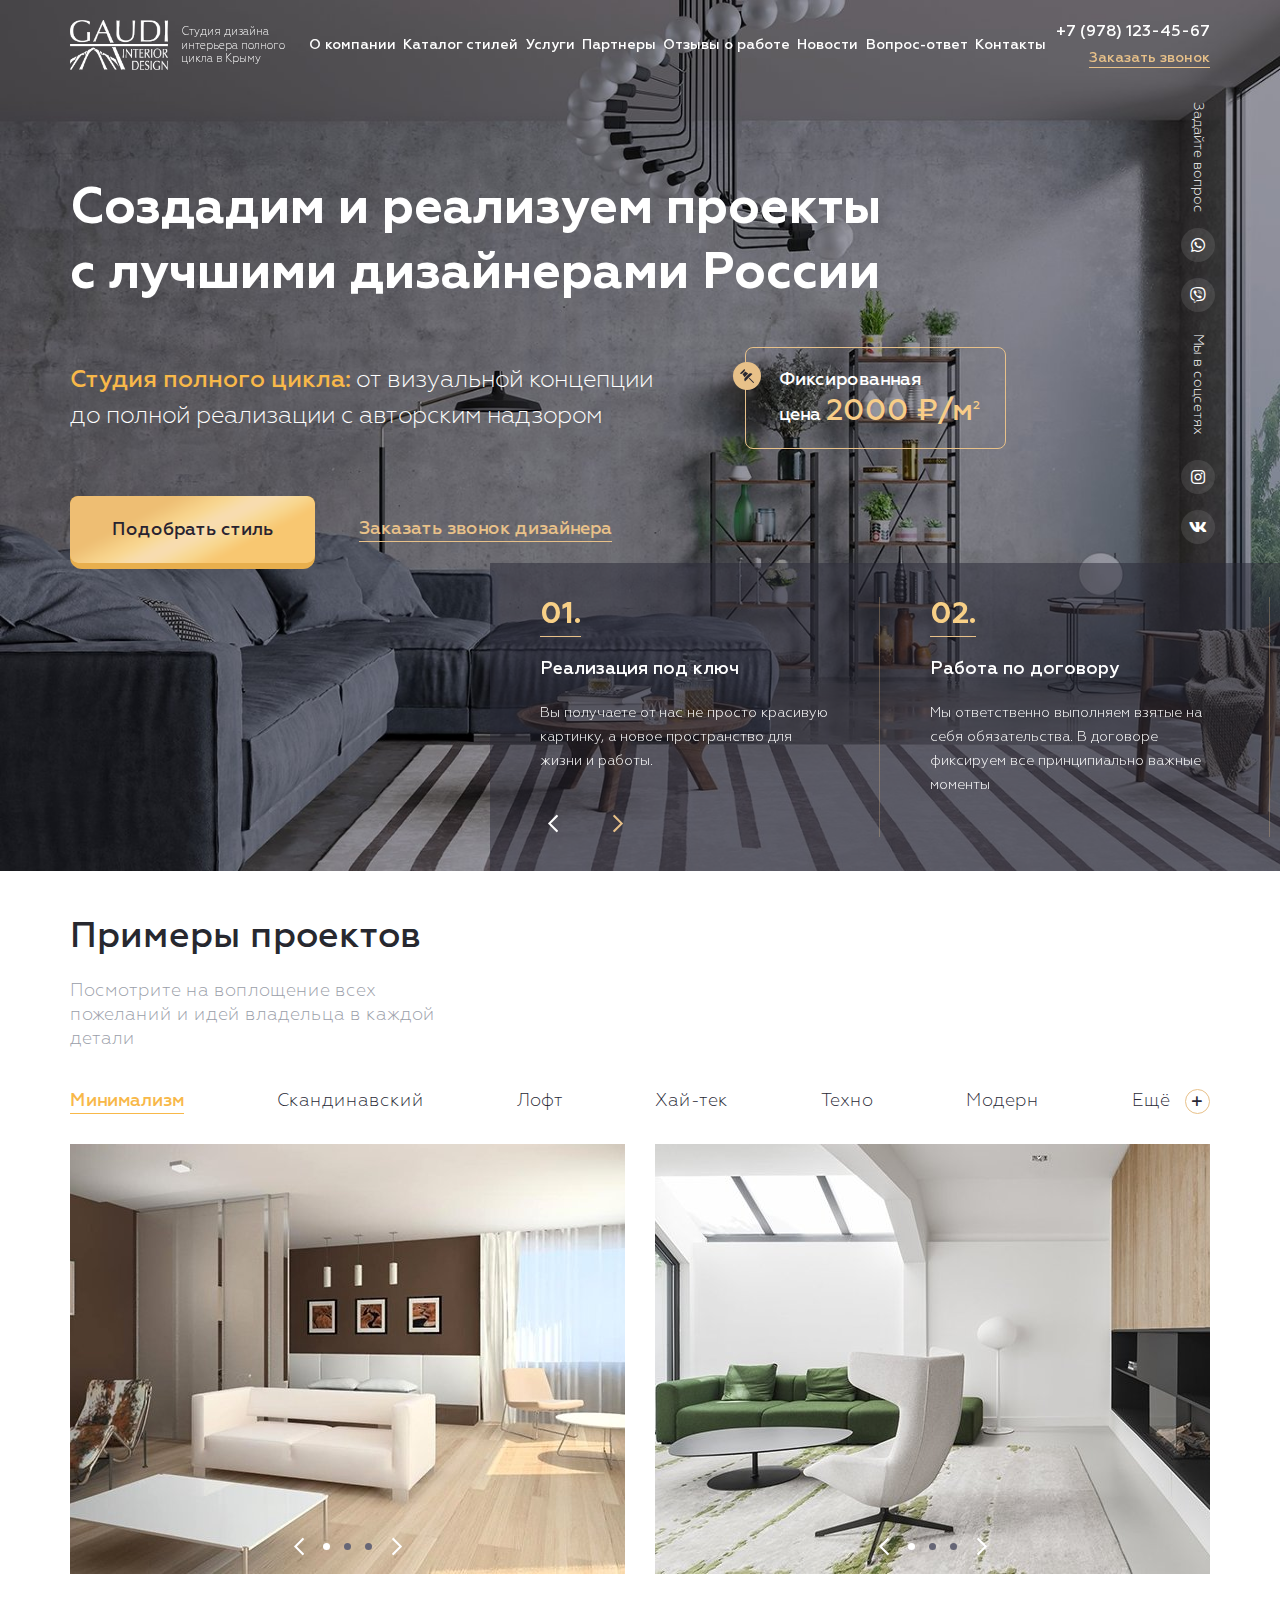
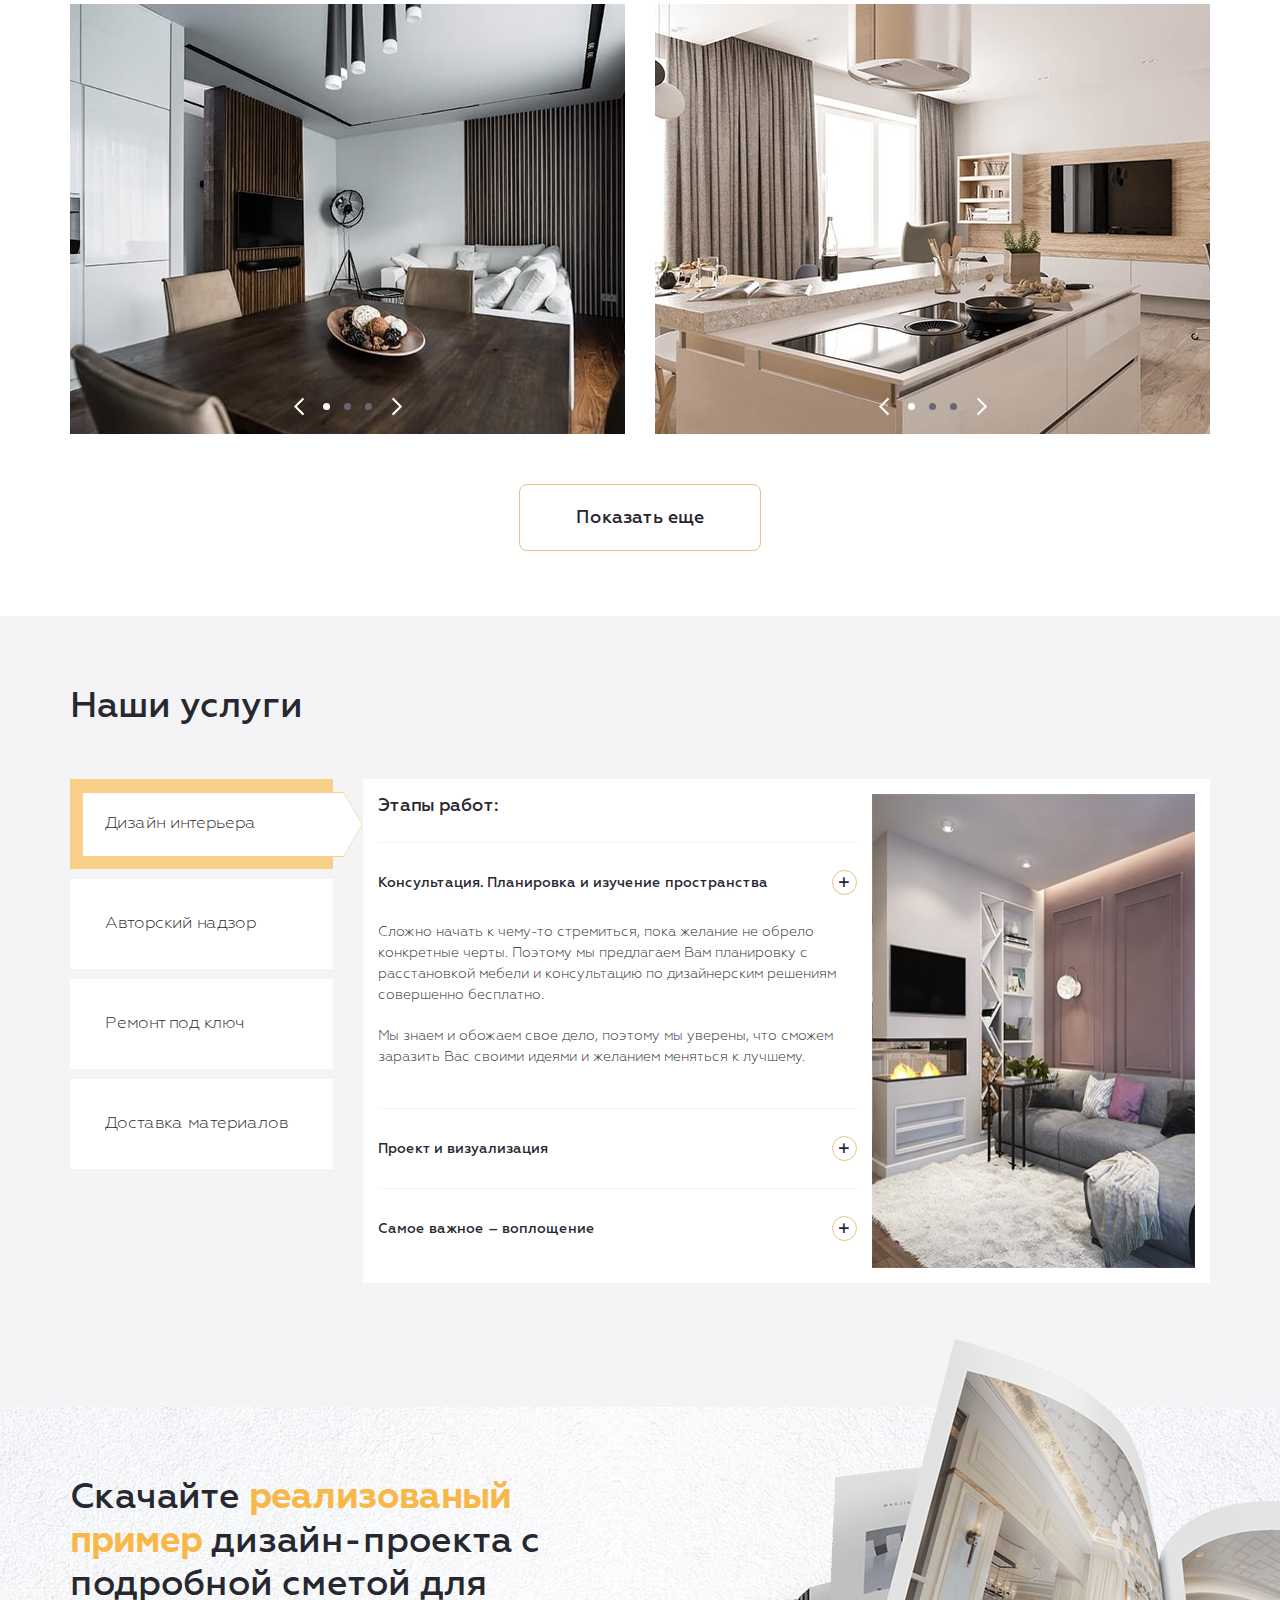
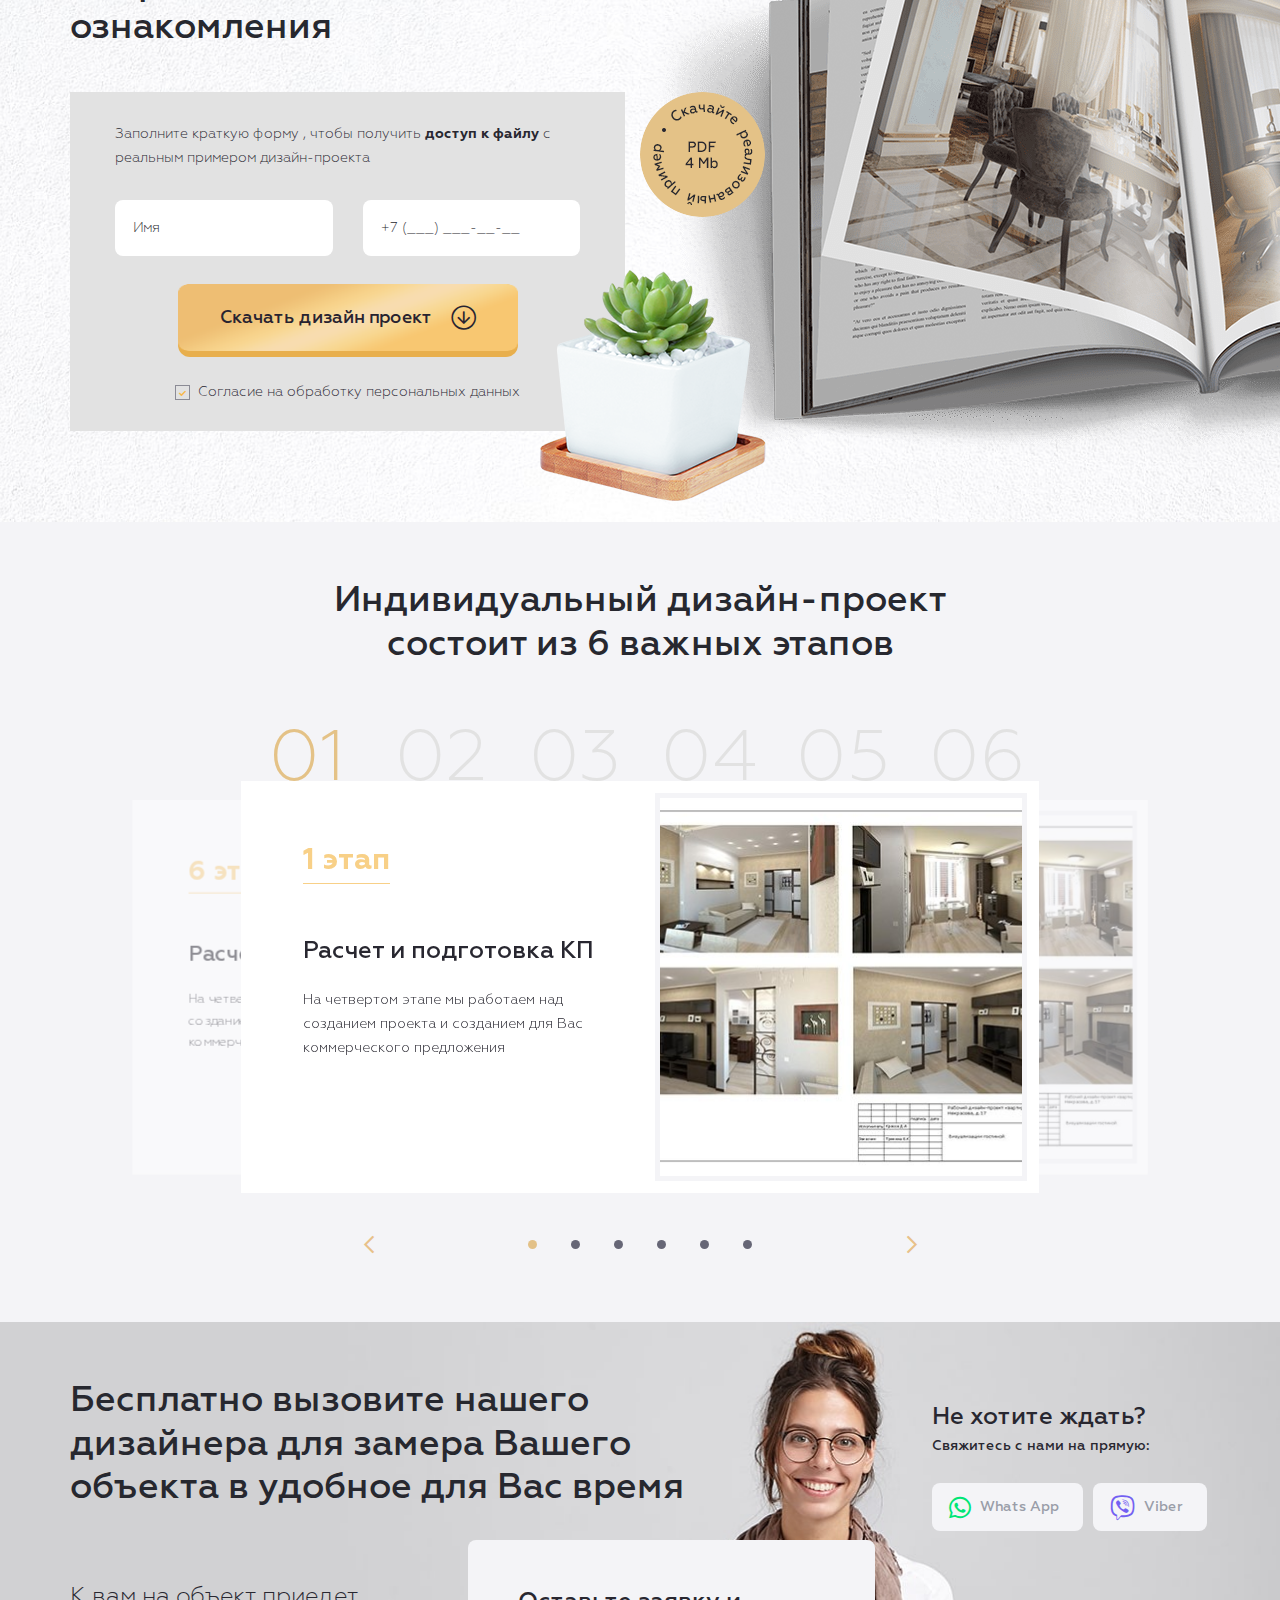
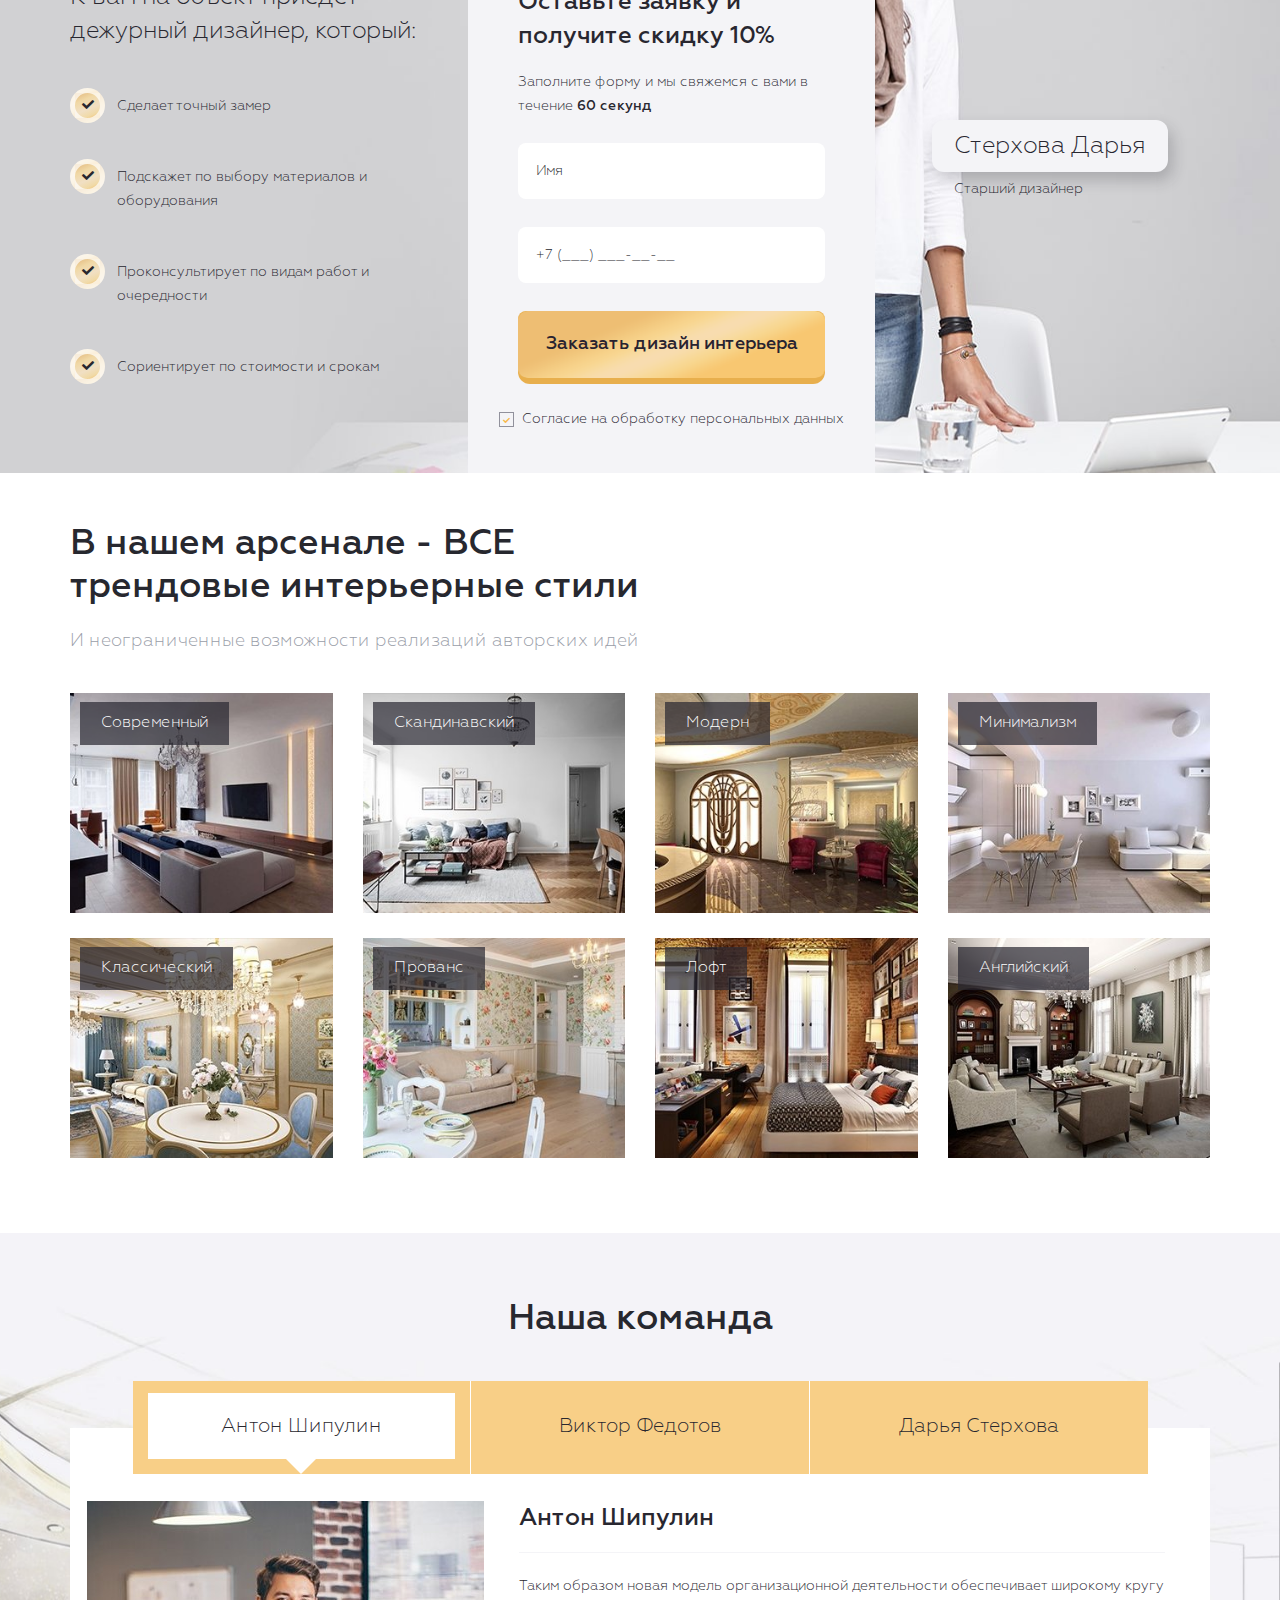
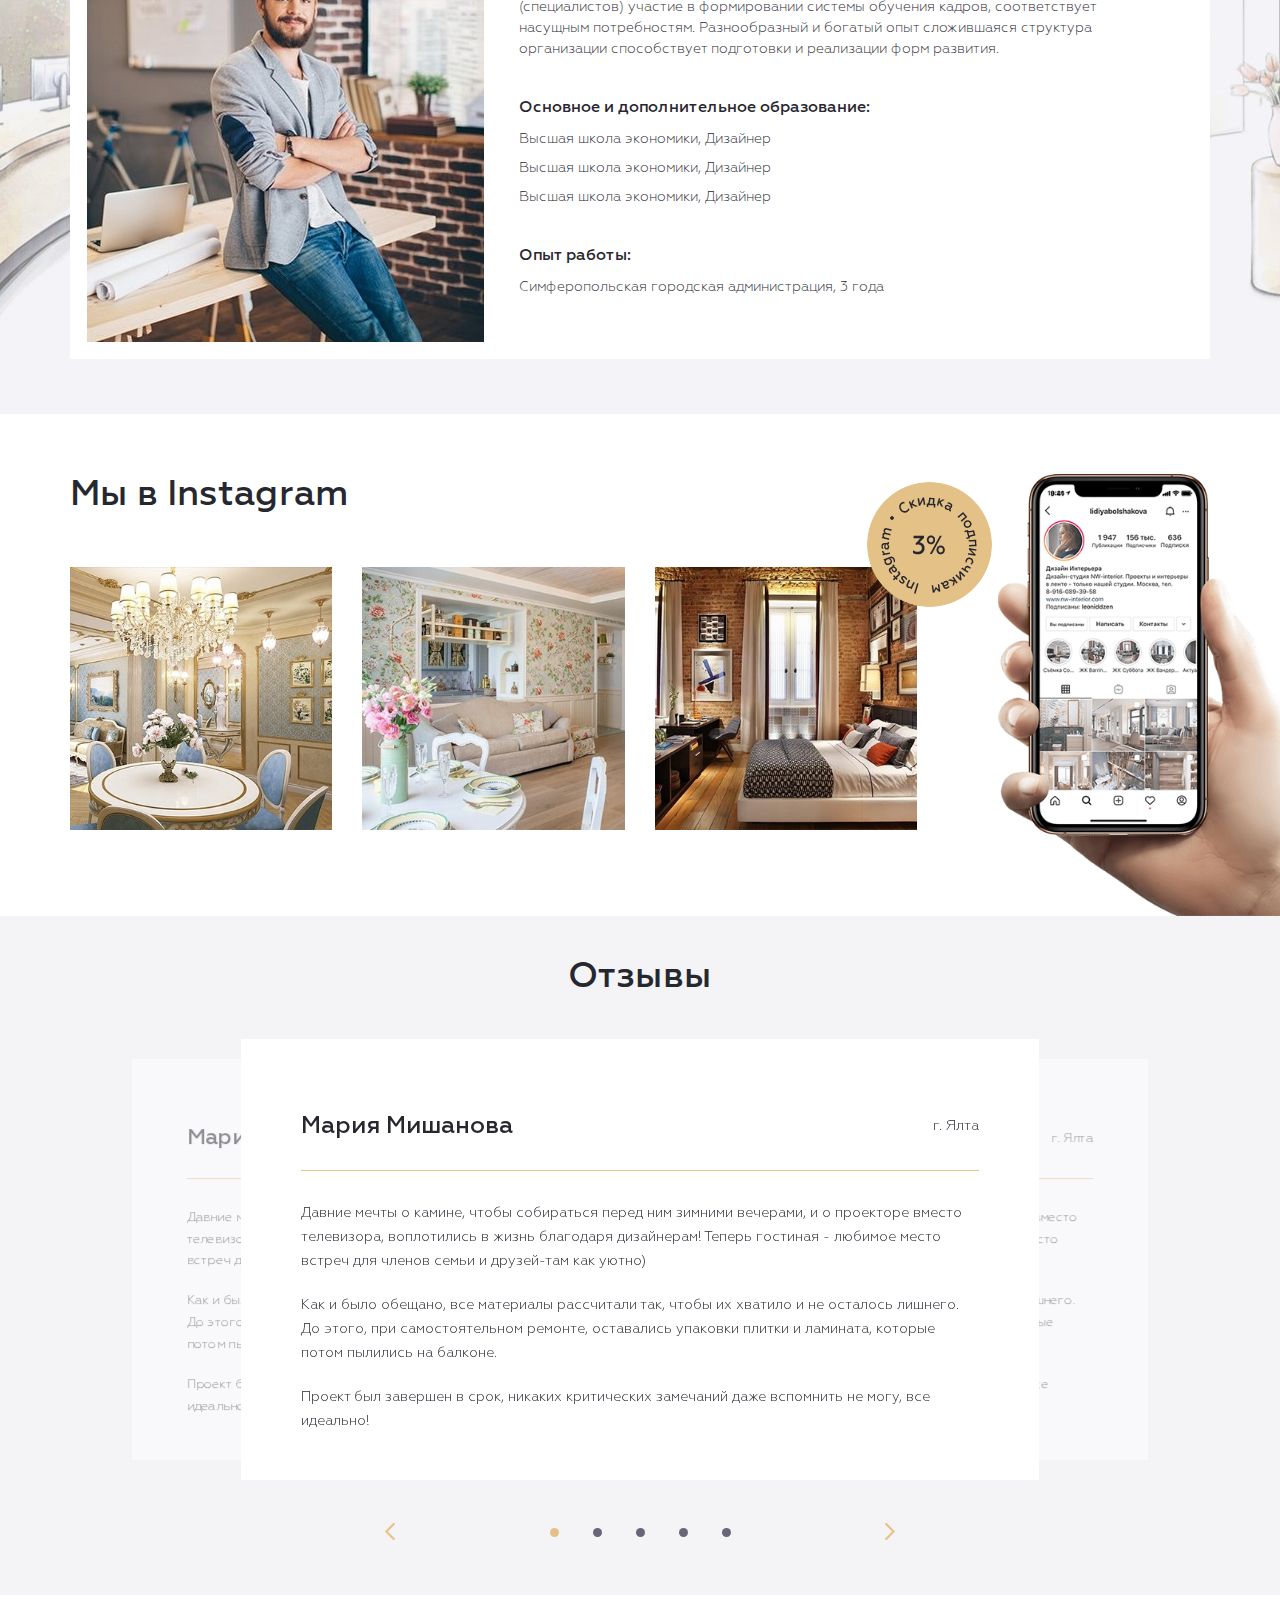
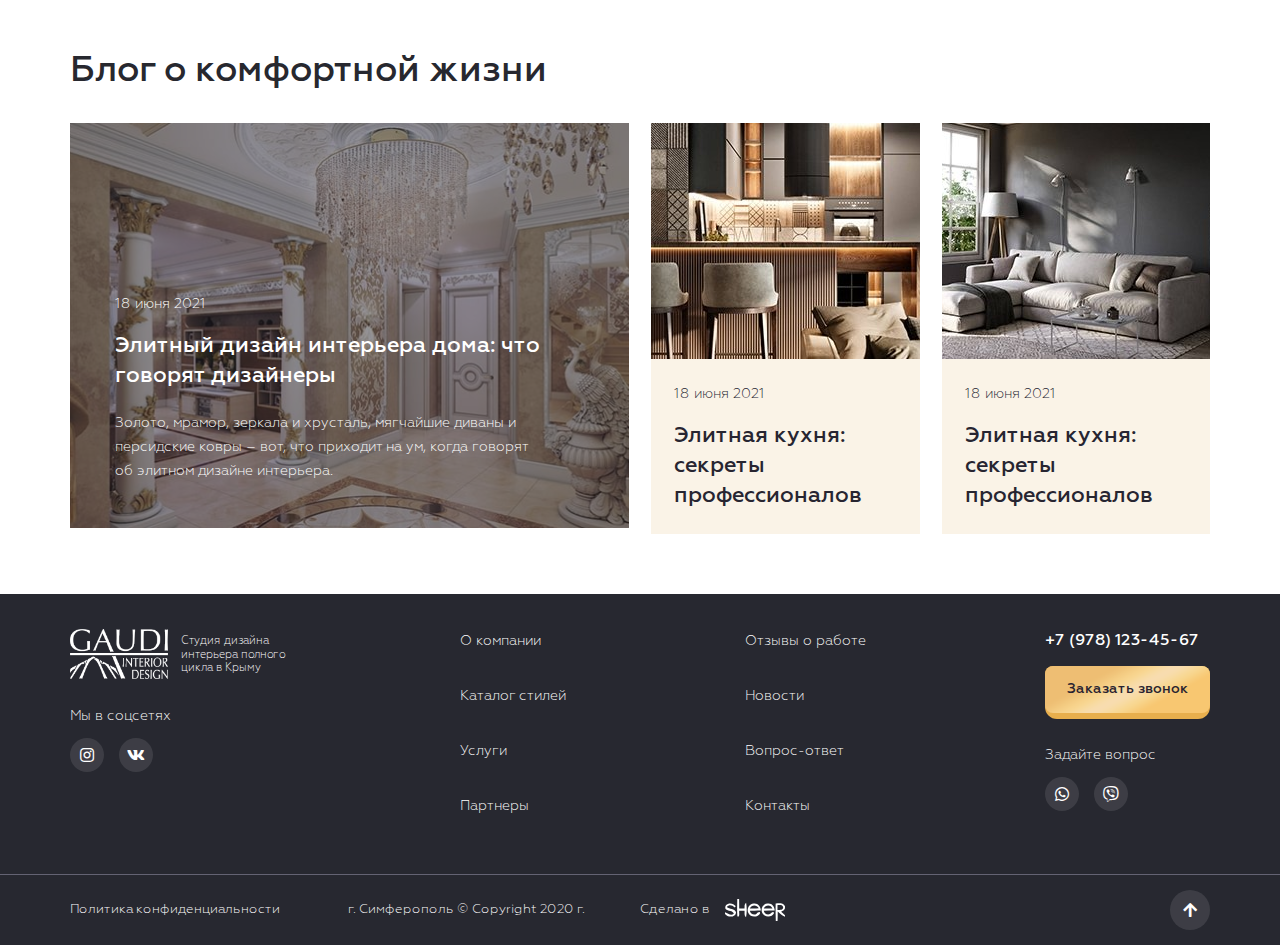
==== commit acf5ff28: "Add files via upload" ====
--- a/index.html
+++ b/index.html
@@ -85,7 +85,7 @@
 		<div class="billbord">
 			<div class="container">
 				<div class="social-wrap">
-					<div class="title-social">Задайте вопрос</div> 
+					<div class="title-social">Задайте вопрос</div>  
 					<ul class="list-social">
 						<li><a href="#"><i class="fab fa-whatsapp"></i></a></li>
 						<li><a href="#"><i class="fab fa-viber"></i></a></li>
--- a/css/main.css
+++ b/css/main.css
@@ -1172,9 +1172,10 @@
 }
 .team__title {
 	font-size: 16px;
+	padding-bottom: 10px;
 	padding-top: 30px;
 font-weight: 500;
-}
+} 
 .team-container p {
 	margin-bottom: 8px;
 }
--- a/css/media.css
+++ b/css/media.css
@@ -398,6 +398,7 @@
 .menu-mobile .header__right {
     padding: 15px 0;
     align-items: flex-start;
+    display: flex;
 }
 .header_menu {
      background-color: #27282f;
@@ -758,10 +759,10 @@
     padding-bottom: 40px;
 }
 .team-nav li {
-    padding: 10px;
+    padding: 10px 5px;
 }
 .team-nav a::after {
-    border: 9px solid transparent;
+    border: 13px solid transparent;
     border-top: 10px solid #fff
     }
     .row_insta > div {
@@ -818,6 +819,15 @@
 }
 .block-form__title {
     padding-bottom: 15px;
+}
+.form-page .title-middle {
+    padding-bottom: 5px;
+}
+.descr-title {
+    padding-top: 15px;
+}
+.row_styles {
+    margin-top: 10px;
 }
 }
 
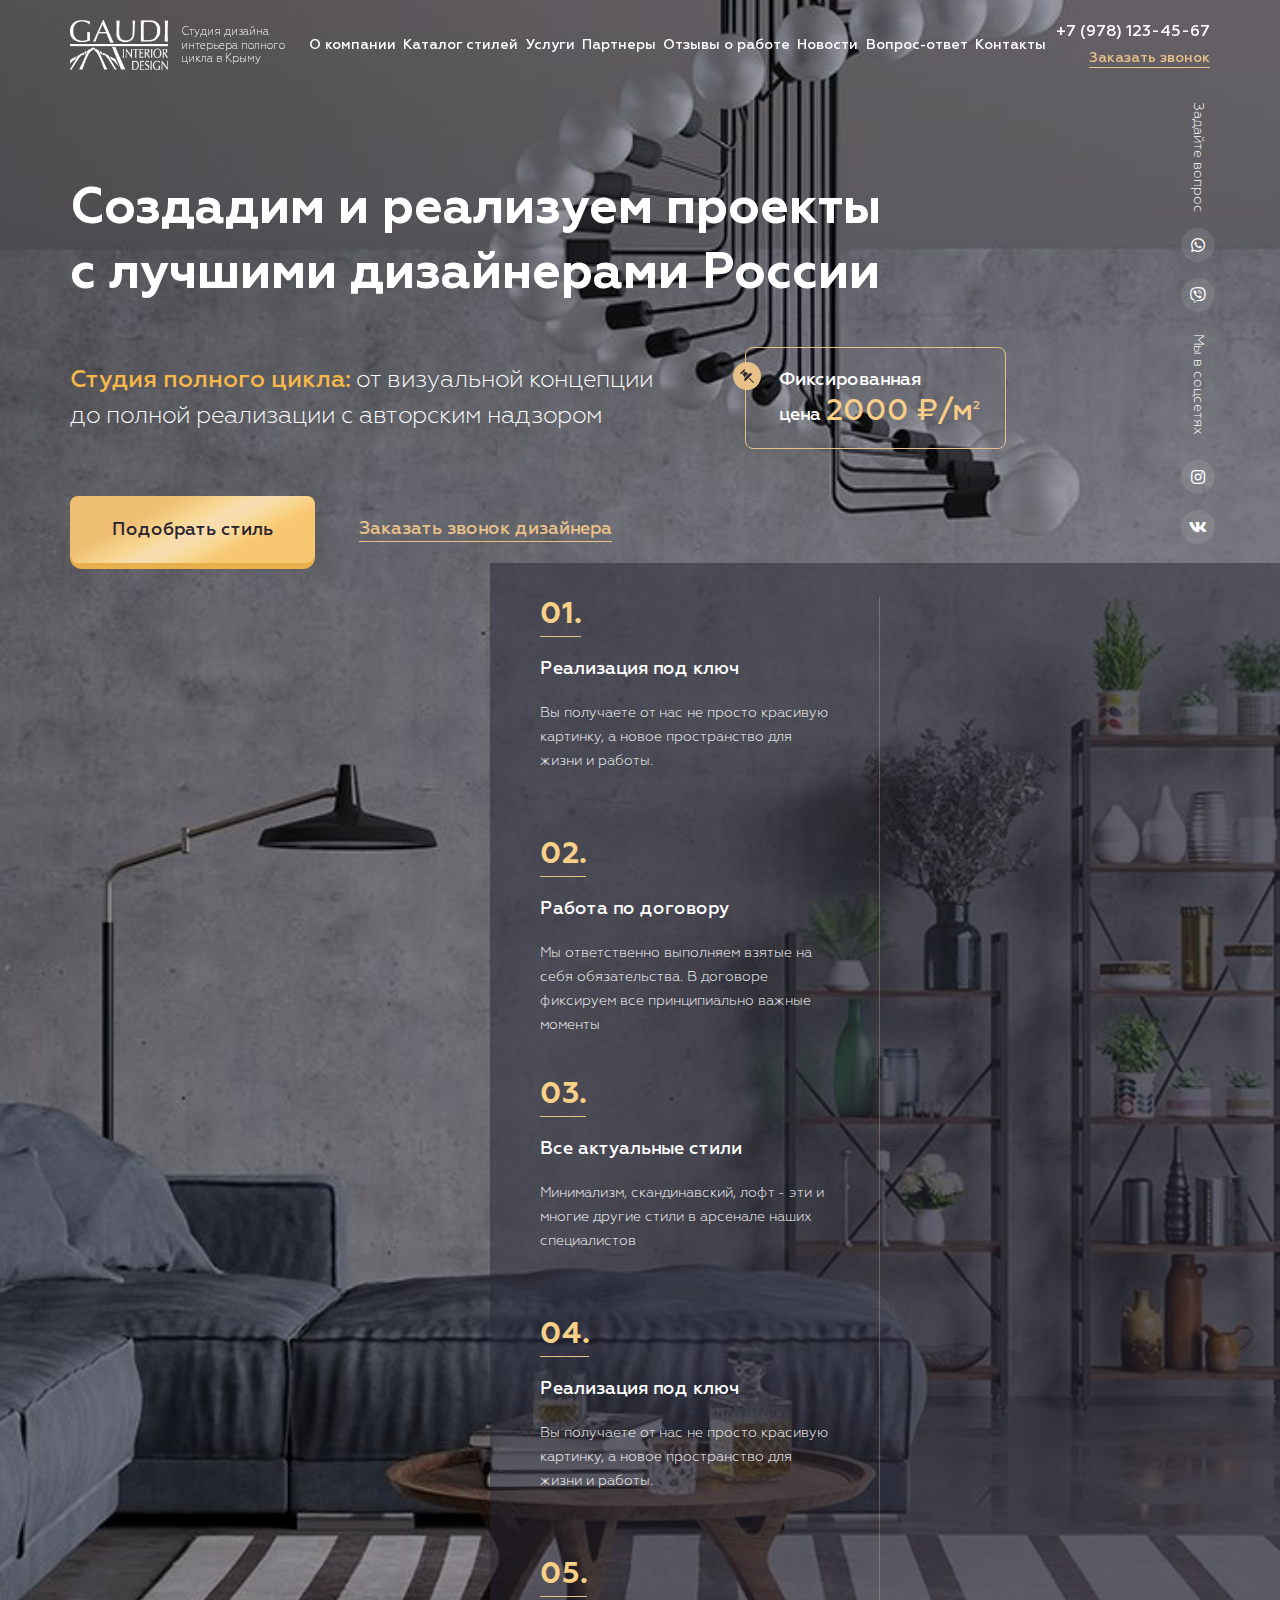
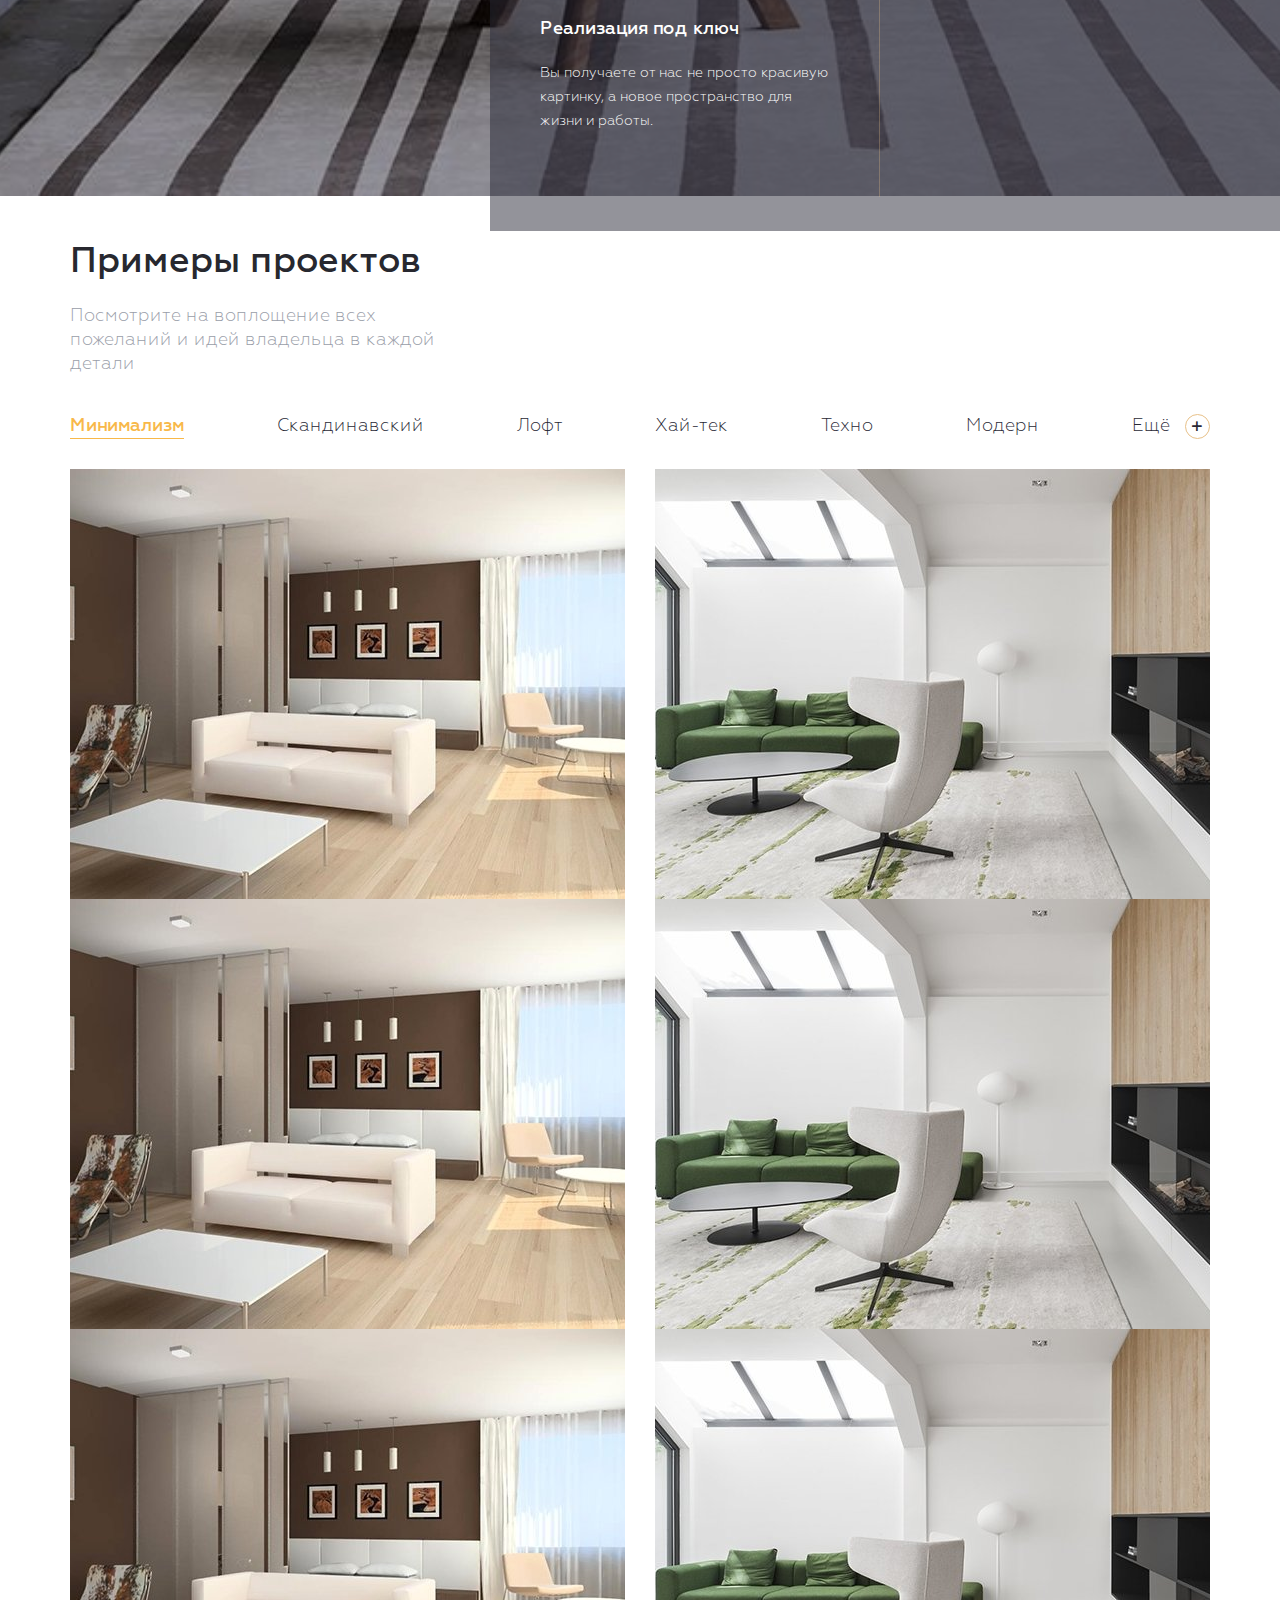
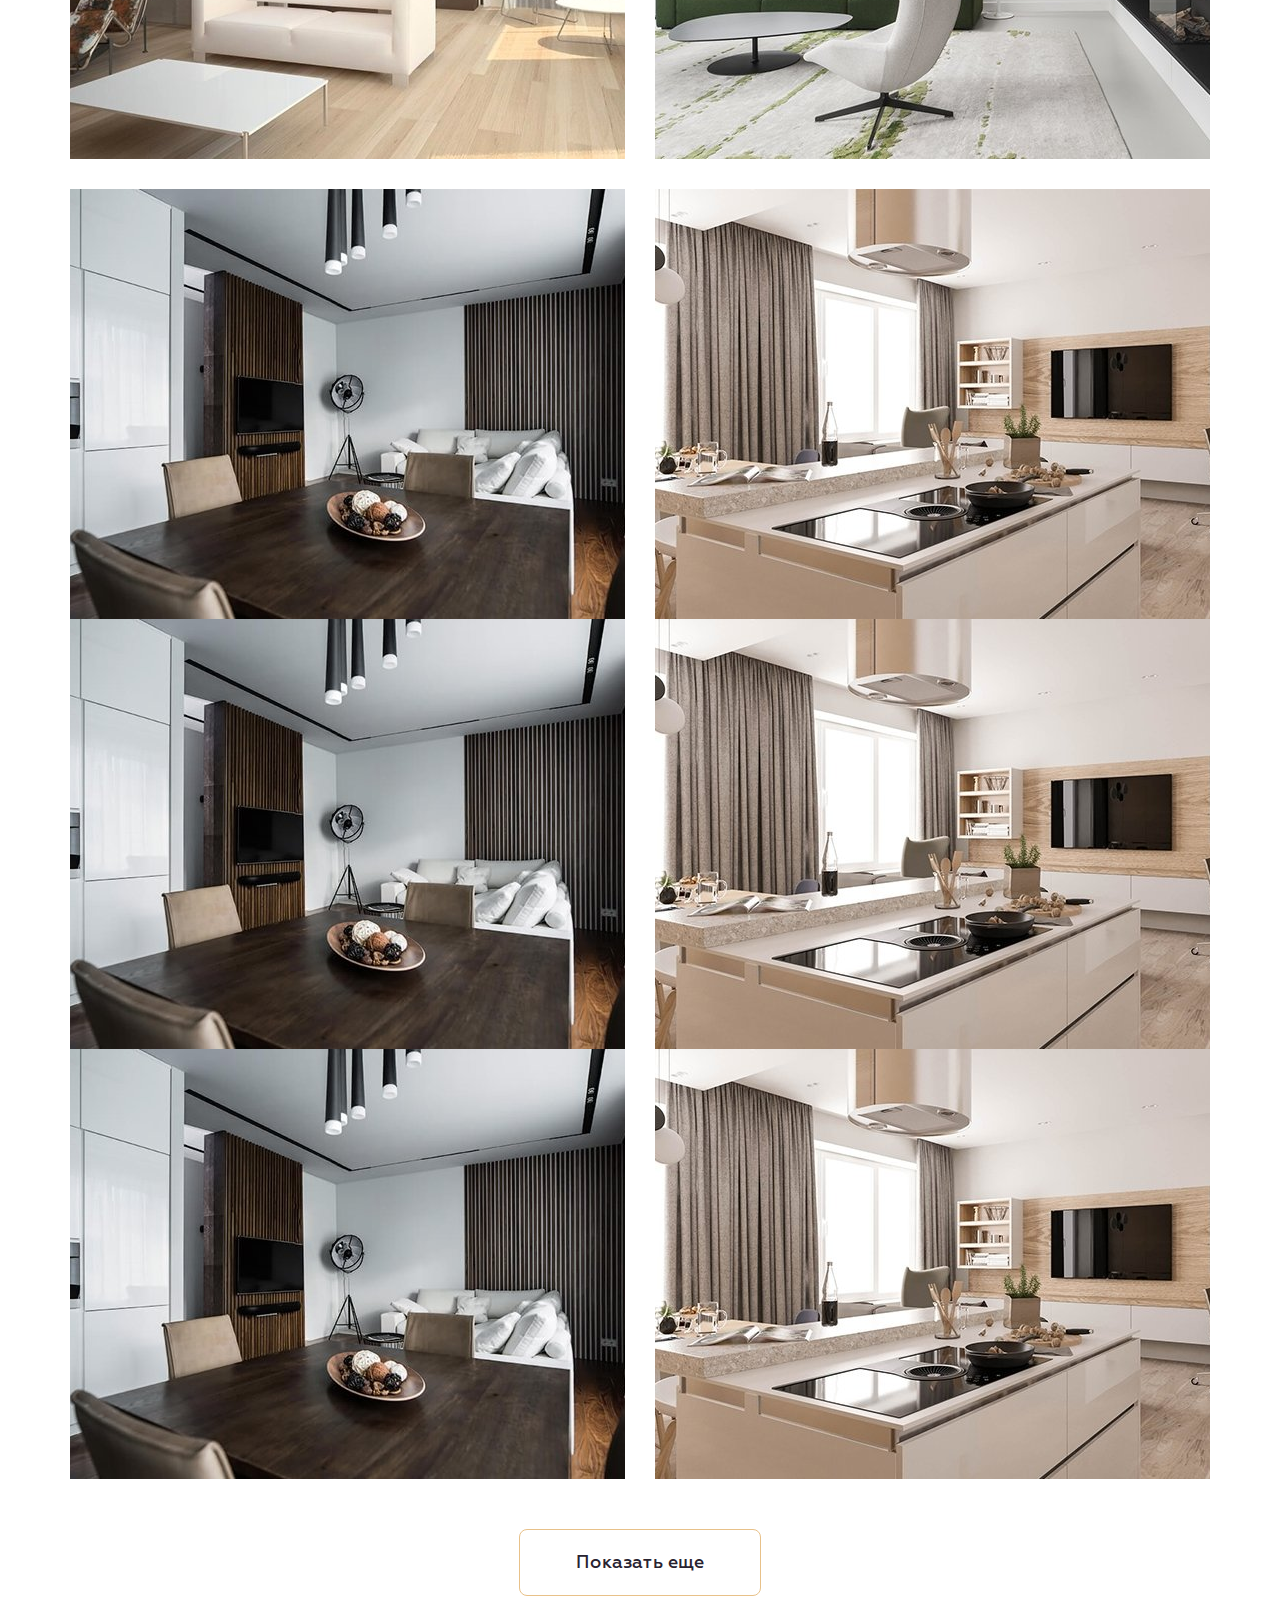
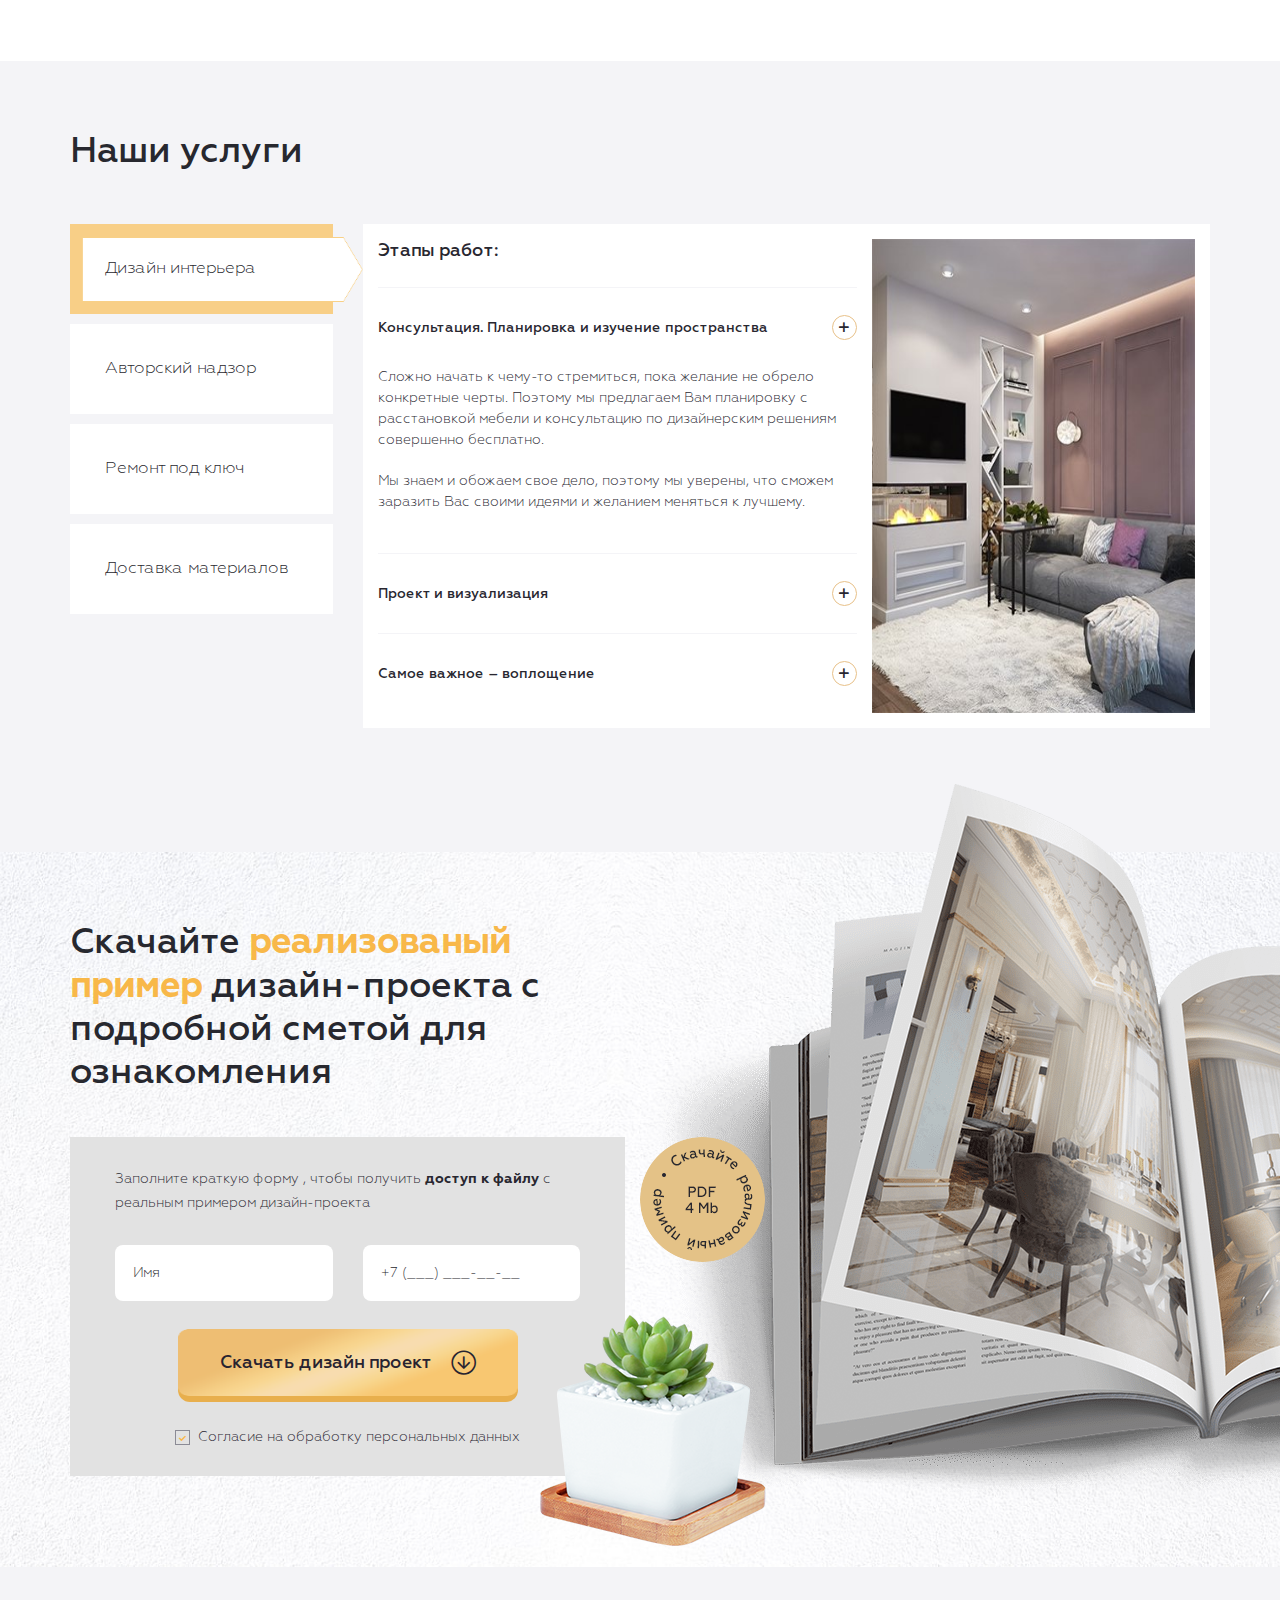
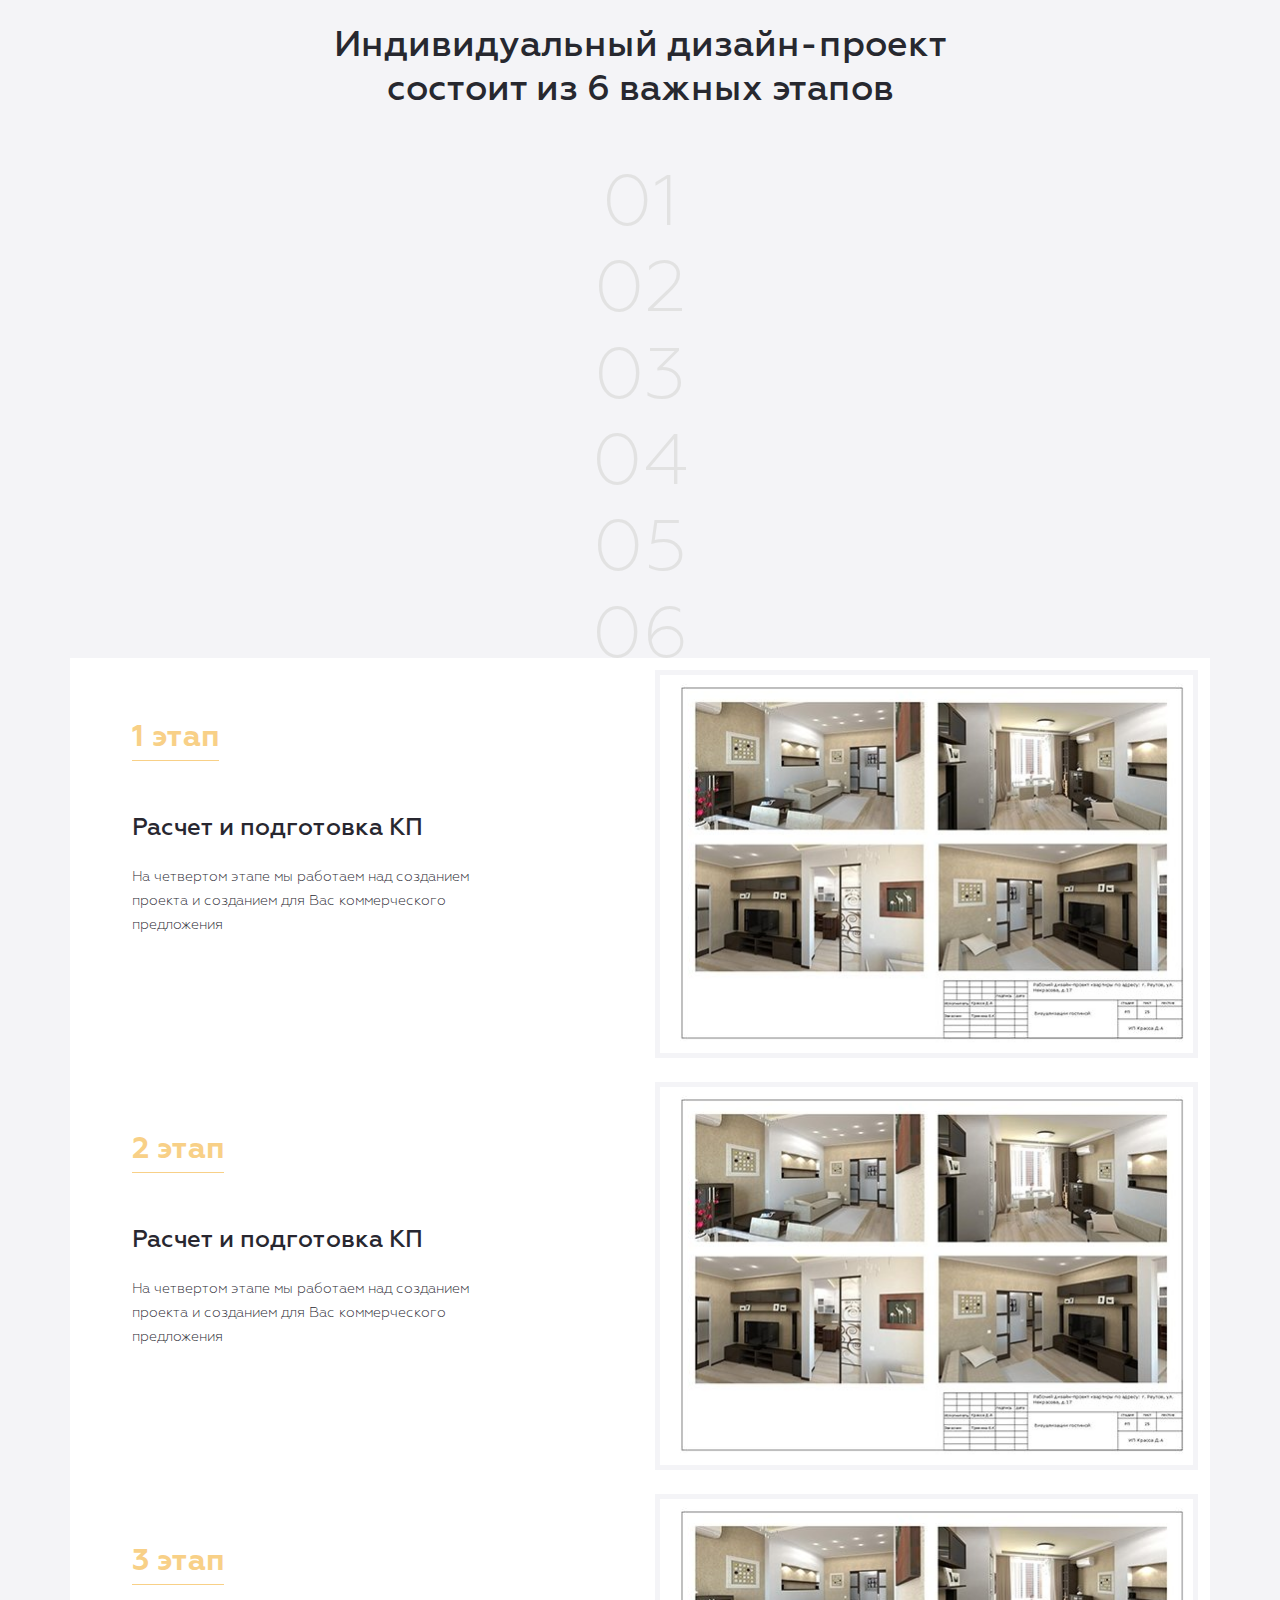
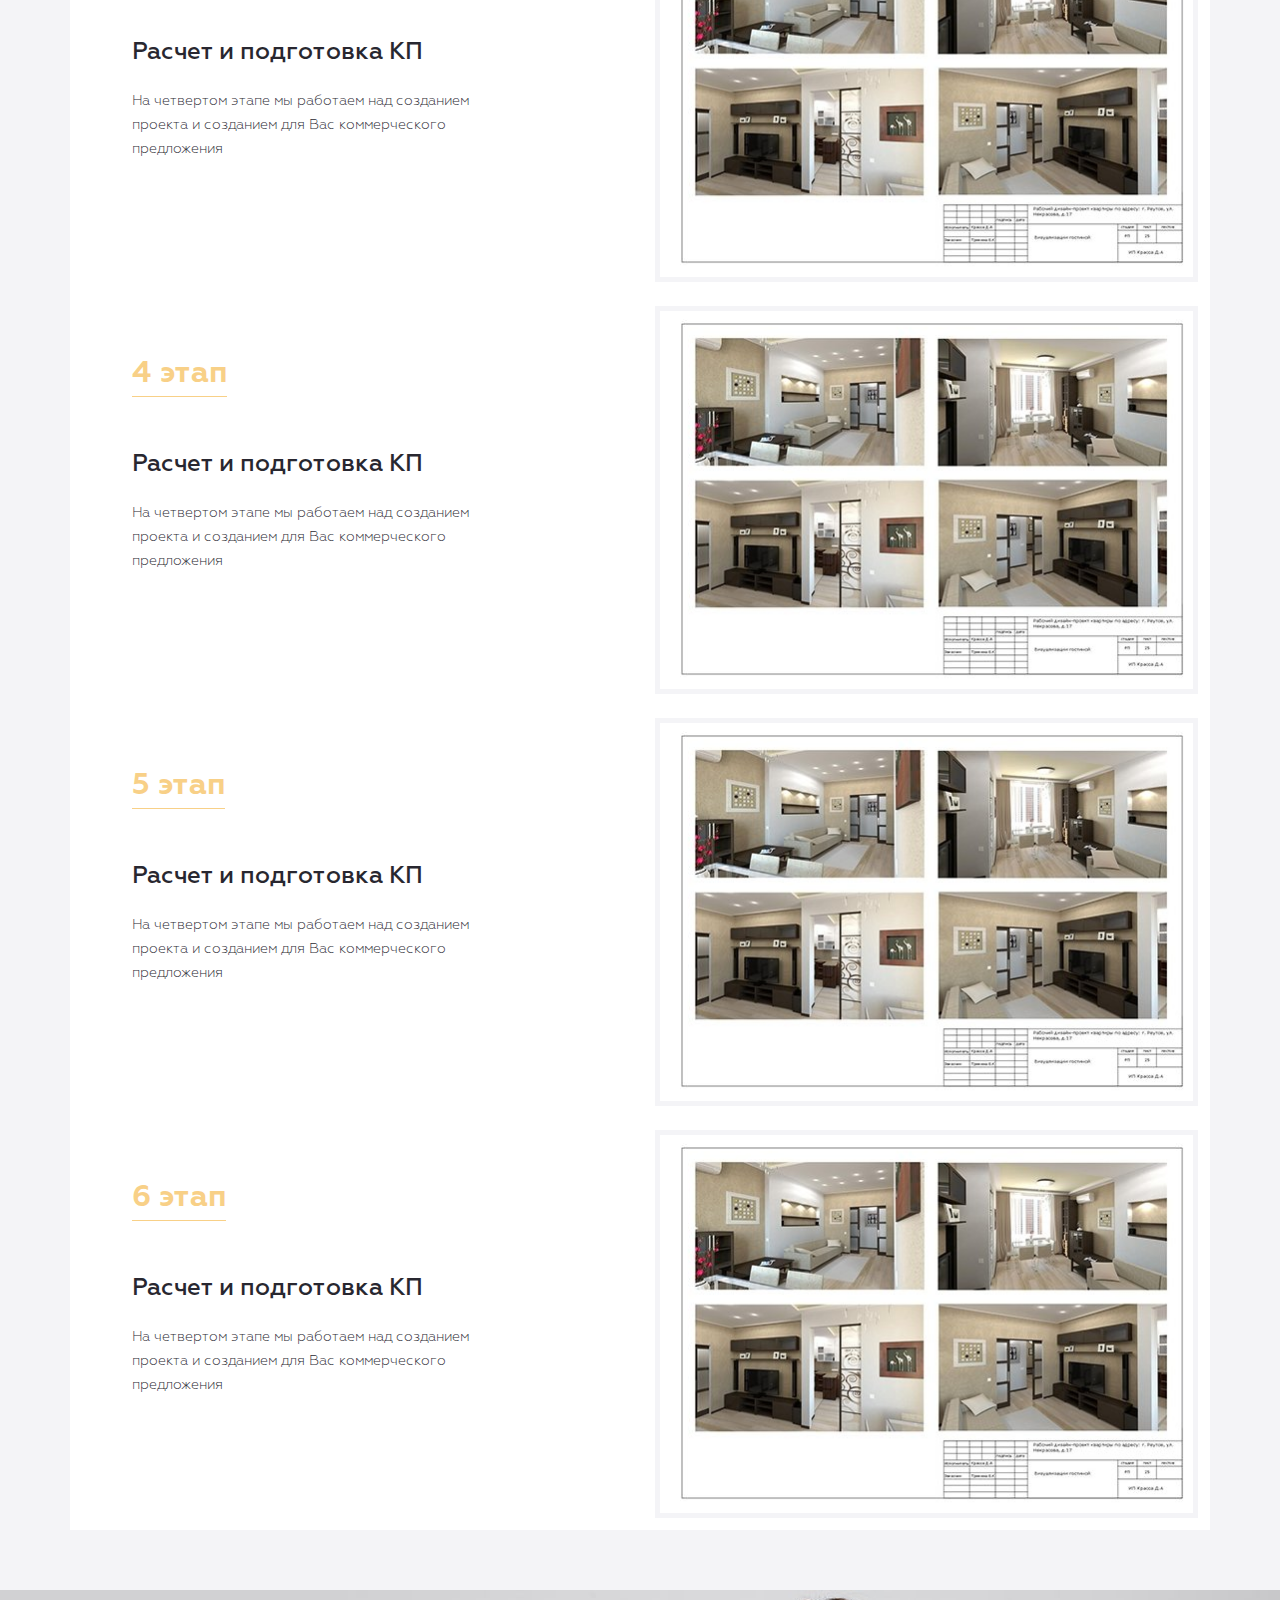
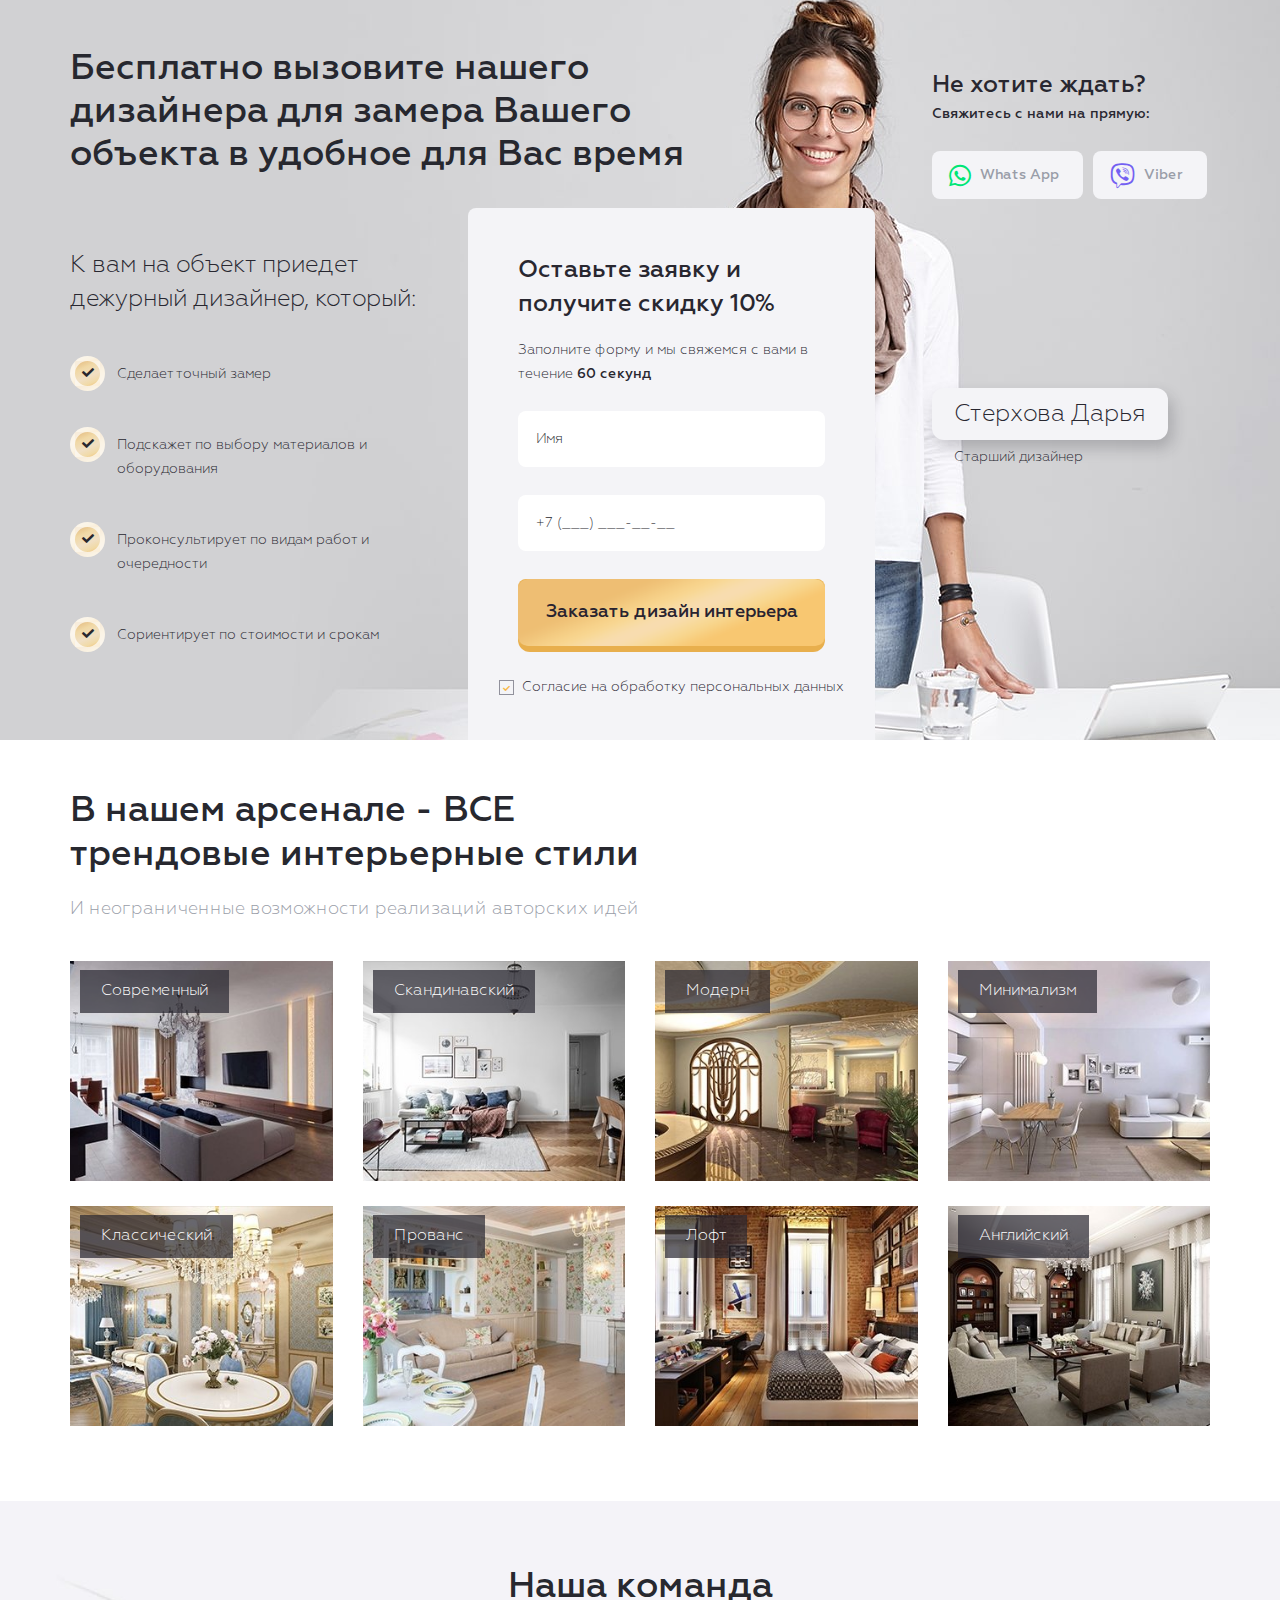
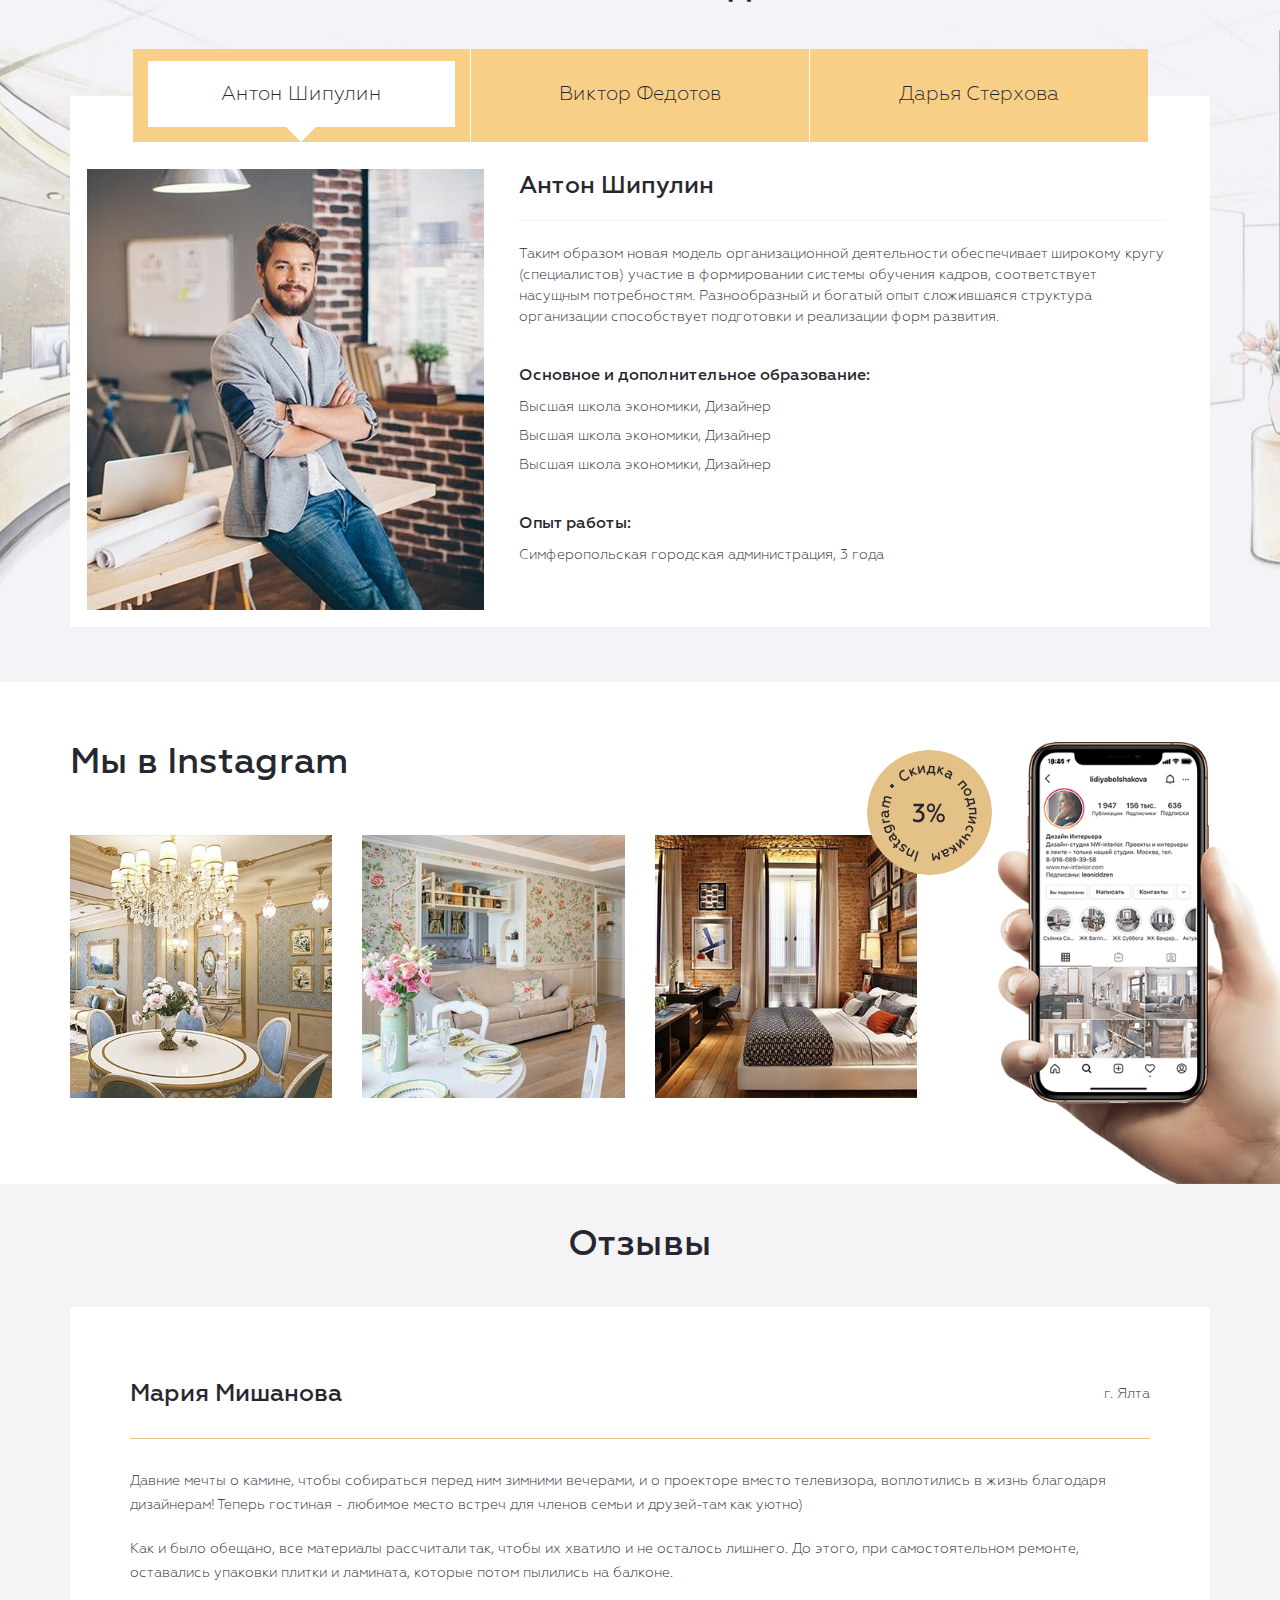
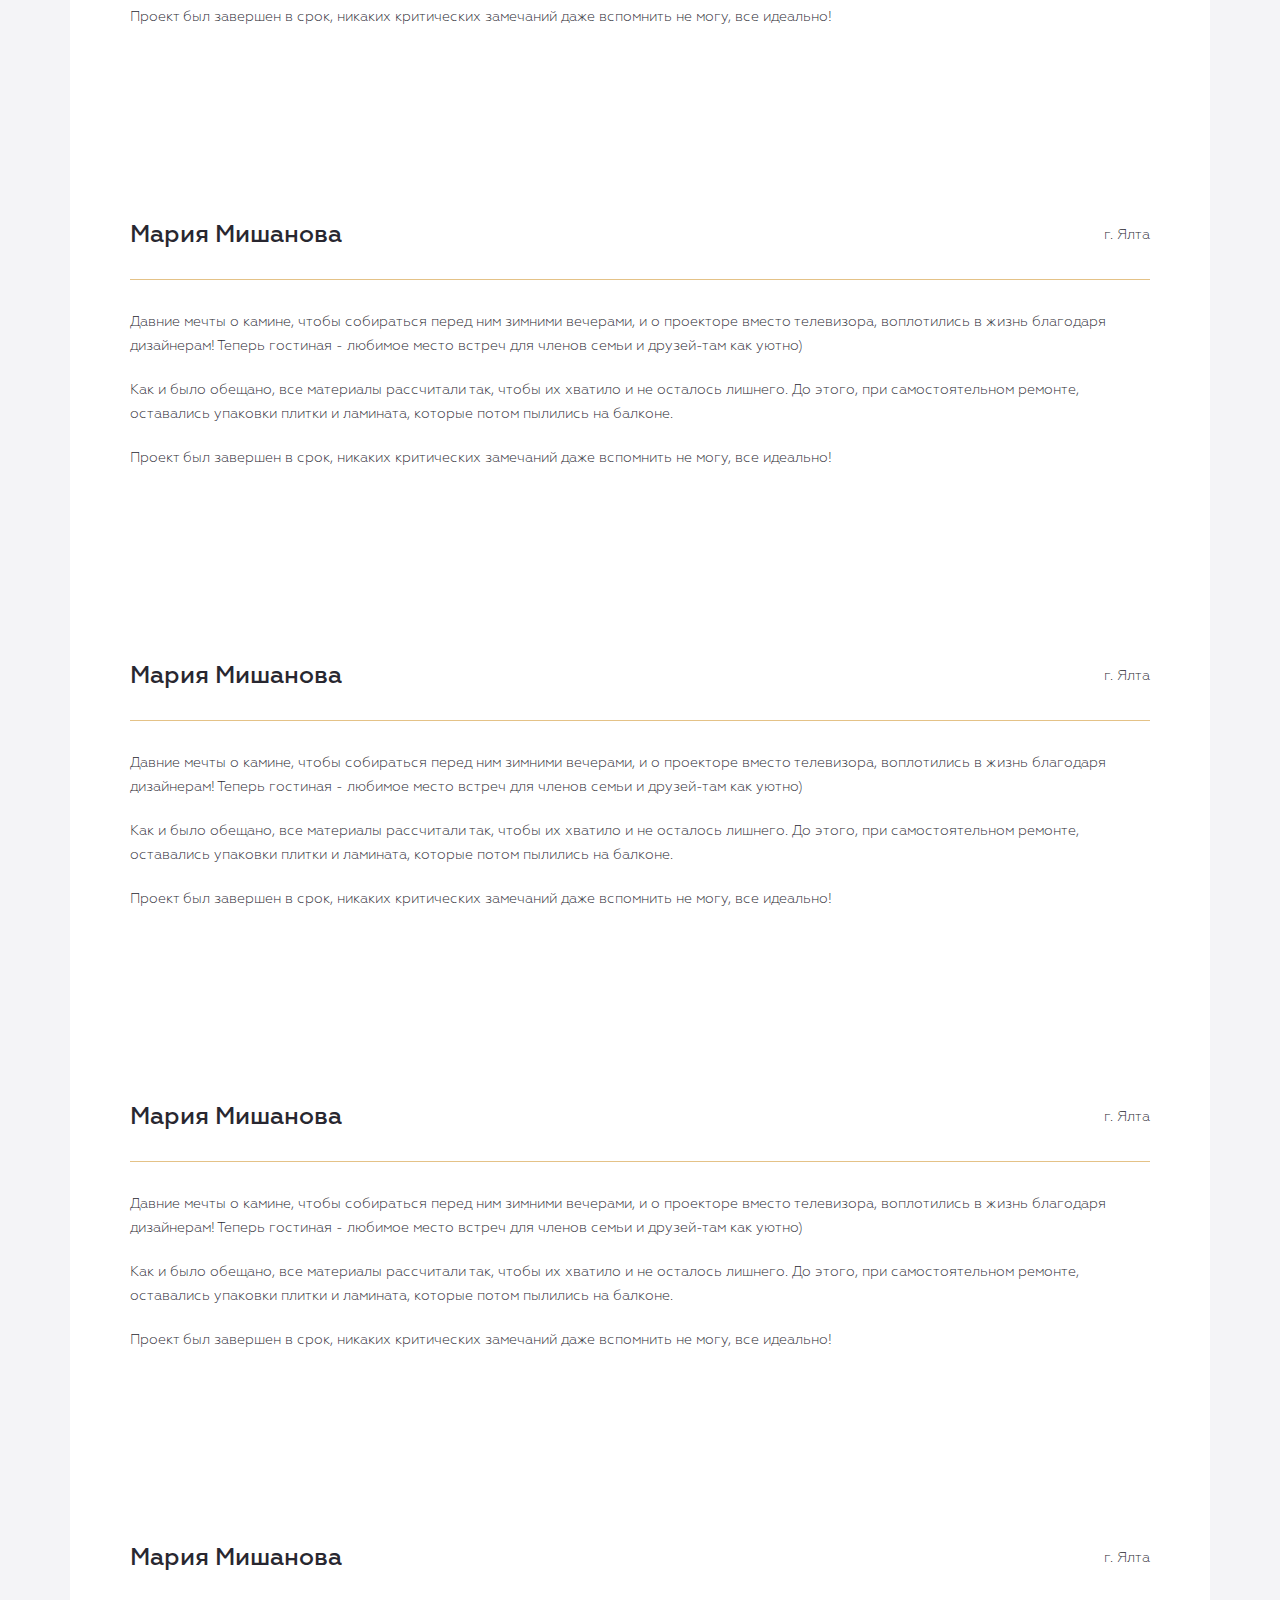
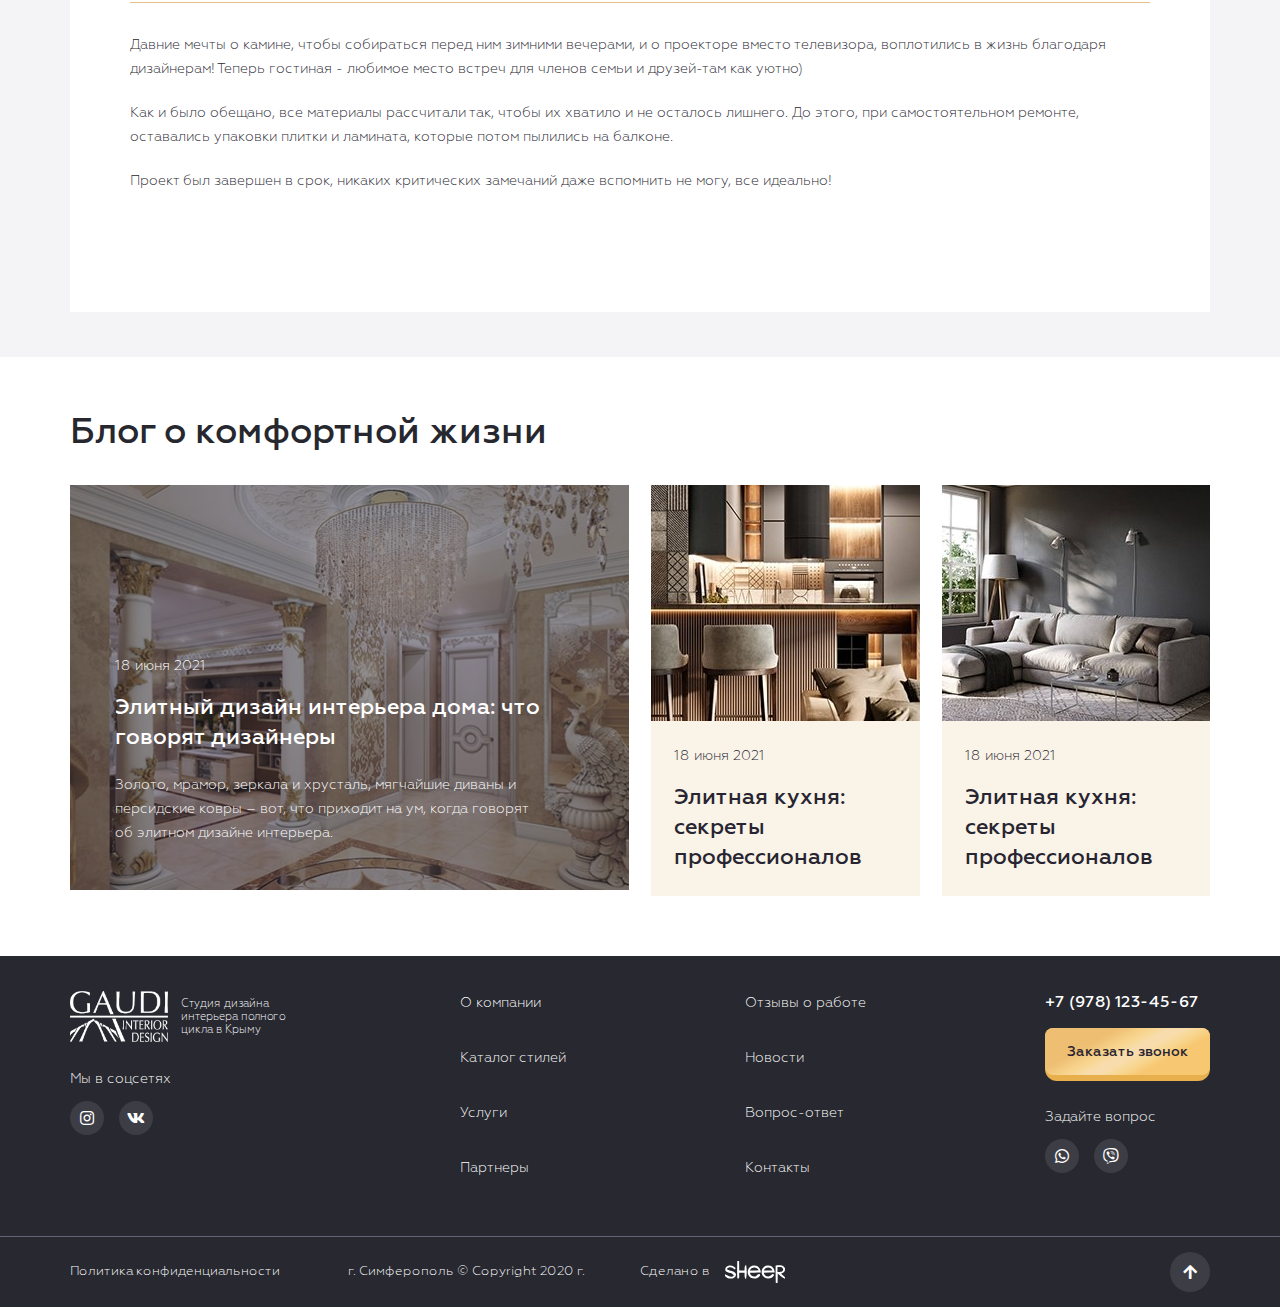
==== commit c7dc4f9a: "Add files via upload" ====
--- a/index.html
+++ b/index.html
@@ -17,9 +17,10 @@
 	<link rel="stylesheet" href="libs/fancybox/jquery.fancybox.css" />
 	<link rel="stylesheet" href="libs/slick-1.5.9/slick/slick.css" />
 	<link rel="stylesheet" href="libs/slick-1.5.9/slick/slick-theme.css" />
+	<link rel="stylesheet" href="libs/ion.rangeSlider-master/css/ion.rangeSlider.min.css" />
 	<link rel="stylesheet" href="css/fonts.css" />
-	<link rel="stylesheet" href="css/main.css" />
-	<link rel="stylesheet" href="css/media.css" />
+	<link rel="stylesheet" href="css/main.css?ver=1.2" />
+	<link rel="stylesheet" href="css/media.css?ver=1.2" />
 </head>
 <body>
 
@@ -2104,8 +2105,9 @@
 <script src="libs/slick-1.5.9/slick/slick.min.js"></script>
 <script src="libs/scroll2id/PageScroll2id.min.js"></script>
 <script src="libs/mask/jquery.maskedinput.js"></script>
+<script src="libs/ion.rangeSlider-master/js/ion.rangeSlider.min.js"></script>
 <script src="libs/jQueryFormStyler-master/jquery.formstyler.min.js"></script>
-<script src="js/common.js"></script>
+<script src="js/common.js?ver=1.2"></script>
 <!-- Yandex.Metrika counter --><!-- /Yandex.Metrika counter -->
 <!-- Google Analytics counter --><!-- /Google Analytics counter -->
 </body>
--- a/css/main.css
+++ b/css/main.css
@@ -6,7 +6,7 @@
 	color: #28272e;
 	opacity: 1;
 }
-*::-moz-placeholder {
+*::-moz-placeholder { 
 	color: #28272e;
 	opacity: 1;
 }
@@ -79,16 +79,16 @@
 	color: #fff;
 }
 .header {
-    position: fixed;
-    top: 0;
-    left: 0;
-    width: 100%;
-    transition: all 0.3s;
-    z-index: 1000;
+	position: fixed;
+	top: 0;
+	left: 0;
+	width: 100%;
+	transition: all 0.3s;
+	z-index: 1000;
 }
 .header.fixed {
 	padding: 10px 0;
-    background-color: #27282f;
+	background-color: #27282f;
 }
 .logo-wrap {
 	display: flex;
@@ -373,15 +373,15 @@
 	color: #fff;
 }
 .list-social a:hover {
-		background-color: rgba(255,255,255,0.3);
+	background-color: rgba(255,255,255,0.3);
 }
 .title-social {
 	font-size: 14px;
 	line-height: 1.2;
 	transform: rotate(90deg);
-	    width: 34px;
-    white-space: nowrap;
-    	position: relative;
+	width: 34px;
+	white-space: nowrap;
+	position: relative;
 	top: -100px;
 }
 .title-section {
@@ -391,7 +391,7 @@
 	color: #27282f;
 }
 .social-wrap .list-social {
-margin-bottom: 155px;
+	margin-bottom: 155px;
 }
 .tabs a {
 	height: 90px;
@@ -613,7 +613,7 @@
 	width: 265px;
 	padding: 30px;
 	min-height: 100%;
-background-color: rgb(18 18 24 / 60%);
+	background-color: rgb(18 18 24 / 60%);
 	z-index: 3;
 	position: absolute;
 	font-weight: 500;
@@ -634,13 +634,13 @@
 }
 .info-portfolio__image {
 	width: 76px;
-height: 76px;
-padding: 6px;
-margin-right: 18px;
-background-color: rgba(255,255,255,0.47);
-border: 1px solid #e8c189;
-flex: none;
-border-radius: 50%;
+	height: 76px;
+	padding: 6px;
+	margin-right: 18px;
+	background-color: rgba(255,255,255,0.47);
+	border: 1px solid #e8c189;
+	flex: none;
+	border-radius: 50%;
 }
 .info-portfolio__image img {
 	height: 100%;
@@ -653,10 +653,10 @@
 	border-radius: 50%;
 }
 .info-portfolio__title {
-font-size: 14px;
-padding-bottom: 4px;
-color: #f6f1eb;
-font-weight: 400;
+	font-size: 14px;
+	padding-bottom: 4px;
+	color: #f6f1eb;
+	font-weight: 400;
 }
 .info-portfolio p span {
 	font-weight: 400;
@@ -672,19 +672,19 @@
 .btn-page {
 	padding: 0 56px;
 	height: 67px;
-border: 1px solid #e8c189;
-background-color: transparent;
-border-radius: 8px;
+	border: 1px solid #e8c189;
+	background-color: transparent;
+	border-radius: 8px;
 	font-size: 18px;
-line-height: 24px;
-font-weight: 500;
-display: inline-flex;
-align-items: center;
-justify-content: center;
-text-align: center;
-color: #282330;
-font-family: 'Geometria';
-transition: all 0.3s;
+	line-height: 24px;
+	font-weight: 500;
+	display: inline-flex;
+	align-items: center;
+	justify-content: center;
+	text-align: center;
+	color: #282330;
+	font-family: 'Geometria';
+	transition: all 0.3s;
 }
 .btn-page:hover {
 	color: #fff;
@@ -703,7 +703,7 @@
 }
 .title-section strong {
 	font-weight: 700;
-color: #f8b849;
+	color: #f8b849;
 }
 .example .title-section {
 	padding-top: 70px;
@@ -720,13 +720,13 @@
 	height: 56px;
 	padding: 0 18px;
 	font-size: 14px;
-line-height: 24px;
-font-weight: 400;
-color: #28272e;
-font-family: 'Geometria';
-background-color: #ffffff;
-border: none;
-border-radius: 8px;
+	line-height: 24px;
+	font-weight: 400;
+	color: #28272e;
+	font-family: 'Geometria';
+	background-color: #ffffff;
+	border: none;
+	border-radius: 8px;
 }
 .item-form {
 	margin-bottom: 28px;
@@ -739,11 +739,11 @@
 	text-align: center;
 }
 .checkbox {
-font-size: 14px;
-line-height: 1.2;
+	font-size: 14px;
+	line-height: 1.2;
 	margin-top: 30px;
 	text-align: left;
-color: #282430;
+	color: #282430;
 }
 .checkbox label input {
 	position: absolute;
@@ -766,7 +766,7 @@
 	left: 0;
 	width: 15px;
 	height: 15px;
-border: 1px solid rgba(100,100,115,0.69);
+	border: 1px solid rgba(100,100,115,0.69);
 	transition: .2s;
 }
 .checkbox label span:after {
@@ -842,13 +842,13 @@
 }
 
 .slider-carusel + .controls-slider .slick-dots li {
-width: 9px;
-height: 9px;
-border-radius: 50%;
-margin: 0 17px;
-background-color: #666676;
-cursor: pointer;
-transition: all 0.3s;
+	width: 9px;
+	height: 9px;
+	border-radius: 50%;
+	margin: 0 17px;
+	background-color: #666676;
+	cursor: pointer;
+	transition: all 0.3s;
 }
 .slider-carusel + .controls-slider .slick-dots li:hover,
 .slider-carusel + .controls-slider .slick-dots li.slick-active {
@@ -867,13 +867,13 @@
 	padding: 12px;
 	background-color: #ffffff;
 	min-height: 411px;
-  display: block;
-  width: 100%;
+	display: block;
+	width: 100%;
 }
 .item-etap__image {
-height: 388px;
-padding: 5px;
-background-color: #f4f4f7;
+	height: 388px;
+	padding: 5px;
+	background-color: #f4f4f7;
 }
 .item-etap__image img {
 	height: 100%;
@@ -887,18 +887,18 @@
 .item-etap__name {
 	font-size: 24px;
 	padding-bottom: 25px;
-font-weight: 500;
+	font-weight: 500;
 }
 .item-etap__number {
-font-size: 30px;
-line-height: 1.2;
-padding-bottom: 4px;
-margin-bottom: 55px;
-margin-top: 50px;
-font-weight: 700;
-color: #f8d087;
-border-bottom: 1px solid #f8d087;
-display: inline-block;
+	font-size: 30px;
+	line-height: 1.2;
+	padding-bottom: 4px;
+	margin-bottom: 55px;
+	margin-top: 50px;
+	font-weight: 700;
+	color: #f8d087;
+	border-bottom: 1px solid #f8d087;
+	display: inline-block;
 }
 .item-etap__left {
 	padding-left: 50px;
@@ -906,12 +906,12 @@
 }
 .slider-etaps-nav__item {
 	font-size: 72px;
-line-height: 1.2;
-font-weight: 400;
-text-align: center;
-color: #e2e2e2;
-cursor: pointer;
-transition: all 0.3s;
+	line-height: 1.2;
+	font-weight: 400;
+	text-align: center;
+	color: #e2e2e2;
+	cursor: pointer;
+	transition: all 0.3s;
 }
 .slick-current .slider-etaps-nav__item {
 	color: #e4c287;
@@ -930,7 +930,7 @@
 }
 .title-middle {
 	font-size: 24px;
-line-height: 34px;
+	line-height: 34px;
 }
 .list-page li {
 	padding: 6px 0;
@@ -948,8 +948,8 @@
 	left: 0;
 	border-radius: 50%;
 	background-color: #e4c287;
-background-image: linear-gradient(156.0deg, rgba(232,193,137,0.64) 9%, rgba(248,229,182,0.64) 30%, rgba(248,240,230,0.64) 60%, rgba(248,231,183,0.64) 81%, rgba(248,207,135,0.64) 90%);
-border: 5px solid rgba(255, 255, 255, 0.7);
+	background-image: linear-gradient(156.0deg, rgba(232,193,137,0.64) 9%, rgba(248,229,182,0.64) 30%, rgba(248,240,230,0.64) 60%, rgba(248,231,183,0.64) 81%, rgba(248,207,135,0.64) 90%);
+	border: 5px solid rgba(255, 255, 255, 0.7);
 	content: "\f00c";
 	display: -webkit-flex;
 	display: -moz-flex;
@@ -1023,14 +1023,14 @@
 	padding-right: 24px;
 	font-size: 14px;
 	margin-top: 15px;
-font-weight: 500;
-color: #999da8;
-margin-right: 10px;
+	font-weight: 500;
+	color: #999da8;
+	margin-right: 10px;
 	display: inline-flex;
 	align-items: center;
-background-color: #f4f4f7;
-border-radius: 8px;
-transition: all 0.3s;
+	background-color: #f4f4f7;
+	border-radius: 8px;
+	transition: all 0.3s;
 }
 .social-links a i {
 	font-size: 25px;
@@ -1045,9 +1045,9 @@
 	margin-top: 189px;
 	font-size: 24px;
 	background-color: #f4f4f7;
-box-shadow: 4px 8px 15px 0px rgba(40,39,48,0.23);
-border-radius: 12px;
-display: inline-block;
+	box-shadow: 4px 8px 15px 0px rgba(40,39,48,0.23);
+	border-radius: 12px;
+	display: inline-block;
 }
 .designer__descr {
 	font-size: 14px;
@@ -1082,13 +1082,13 @@
 }
 .item-style__name {
 	font-size: 18px;
-line-height: 34px;
-padding: 9px 25px;
-top: 9px;
-left: 10px;
-display: inline-block;
-z-index: 3;
-color: #ffffff;
+	line-height: 34px;
+	padding: 9px 25px;
+	top: 9px;
+	left: 10px;
+	display: inline-block;
+	z-index: 3;
+	color: #ffffff;
 	background-color: rgba(40,39,48,0.7);
 	position: absolute;
 }
@@ -1159,7 +1159,7 @@
 	margin: 0 auto;
 	margin-top: -46px;
 	font-size: 14px;
-line-height: 21px;
+	line-height: 21px;
 	background-color: #ffffff;
 }
 .team {
@@ -1174,7 +1174,7 @@
 	font-size: 16px;
 	padding-bottom: 10px;
 	padding-top: 30px;
-font-weight: 500;
+	font-weight: 500;
 } 
 .team-container p {
 	margin-bottom: 8px;
@@ -1232,8 +1232,8 @@
 	padding-bottom: 50px;
 }
 .instagram__circle {
-    top: 8px;
-    right: -59px;
+	top: 8px;
+	right: -59px;
 	position: absolute;
 }
 .instagram__image {
@@ -1310,8 +1310,8 @@
 }
 .news-title {
 	font-size: 24px;
-line-height: 30px;
-font-weight: 500;
+	line-height: 30px;
+	font-weight: 500;
 	display: block;
 }
 .news-text {
@@ -1544,4 +1544,452 @@
 }
 .fixed .logo img {
 	width: 140px;
+}
+.wrapper_page {
+	padding-top: 97px;
+}
+.wrapper_page .header {
+	padding: 15px 0;
+	background-color: #27282f;
+}
+.wrapper_page .header .logo img {
+	width: 125px;
+}
+.news-page {
+	padding-top: 48px;
+	padding-bottom: 54px;
+}
+.row_news-page {
+	margin: 0 -30px;
+}
+.row_news-page > div {
+	padding: 0 30px;
+	margin-bottom: 60px;
+}
+.row_news-page .item-news__content {
+	padding: 30px 35px;
+}
+.row_news-page .item-news__image {
+	height: 306px;
+}
+.pager {
+	display: flex;
+	align-items: center;
+	justify-content: flex-end;
+}
+.page-numbers {
+	width: 50px;
+	height: 50px;
+	margin-right: 11px;
+	border: 1px solid #636776;
+	border-radius: 8px;
+	display: flex;
+	align-items: center;
+	justify-content: center;
+	text-align: center;
+	font-size: 18px;
+	line-height: 24px;
+	font-weight: 500;
+	color: #282330;
+	transition: all 0.3s;
+}
+.page-numbers:last-child {
+	margin-right: 0;
+}
+.page-numbers:hover,
+.page-numbers.current {
+	border: 1px solid #e8c189;
+}
+.catalog {
+	padding-top: 25px;
+	padding-bottom: 82px;
+}
+.irs--flat .irs-min, .irs--flat .irs-max {
+	display: none;
+}
+.irs--flat .irs-line {
+	top: 4px;
+	height: 5px;
+	background-color: #e5e5e7;
+	border-radius: 2px;
+}
+.irs--flat .irs-bar {
+	top: 4px;
+	height: 5px;
+	background-color: #e8af4d;
+	border-radius: 2px;
+}
+.irs--flat .irs-handle i {
+	display: none !important;
+} 
+.irs--flat .irs-handle {
+	top: 0px;
+	width: 13px;
+	height: 13px;
+	cursor: pointer;
+	background-color: #f8cf87;
+	border-radius: 50%;
+}
+.irs--flat .irs-from, .irs--flat .irs-to, .irs--flat .irs-single {
+	top: 14px;
+	background-color: transparent;
+	font-size: 14px;
+	line-height: 21px;
+	font-weight: 500;
+	color: #000000;
+}
+.irs--flat .irs-from:before, .irs--flat .irs-to:before, .irs--flat .irs-single:before {
+	display: none;
+}
+.range-catalog input {
+	opacity: 0;
+}
+.irs-single {
+	visibility: hidden !important;
+}
+.catalog-filter {
+	display: flex;
+	align-items: center;
+	flex-wrap: wrap;
+}
+.jq-selectbox__select-text {
+	width: 100%;
+	height: 50px;
+	padding: 0 23px;
+	font-weight: 500;
+	font-family: 'Geometria';
+	background-color: rgba(248,184,73,0.0);
+	border: 1px solid rgba(39,40,47,0.49);
+	display: flex;
+	cursor: pointer;
+	align-items: center;
+	border-radius: 8px;
+}
+.jq-selectbox__dropdown {
+	background-color: #fff;
+	width: 100%;
+	border-radius: 8px;
+	border: 1px solid rgba(39,40,47,0.49);
+}
+.jq-selectbox__dropdown li {
+	padding: 4px 0;
+	padding-left: 23px;
+	padding-right: 10px;
+	cursor: pointer;
+	font-weight: 500;
+	transition: all 0.3s;
+}
+.jq-selectbox__dropdown li:hover {
+	background-color: #f2f2f2;
+}
+.jqselect {
+	width: 100%;
+}
+.catalog-filter .item-select {
+	min-width: 237px;
+	margin-right: 25px;
+}
+.jq-selectbox__trigger {
+	position: absolute;
+	top: 0;
+	right: 0;
+	width: 25px;
+	height: 100%;
+	-moz-osx-font-smoothing: grayscale;
+	-webkit-font-smoothing: antialiased;
+	display: flex;
+	align-items: center;
+	font-style: normal;
+	font-variant: normal;
+	text-rendering: auto;
+	line-height: 1;
+	font-size: 12px;
+	cursor: pointer;
+	color: #27282f;
+	font-family: "Font Awesome 5 Pro";
+	font-weight: 400;
+}
+.jq-selectbox__trigger::after {
+	content: "\f078";
+}
+select {
+	opacity: 0;
+}
+.range-catalog {
+	width: 254px;
+}
+.range-wrap__title {
+	padding-bottom: 10px;
+	font-weight: 500;
+}
+.catalog-filter > div {
+	margin-top: 18px;
+}
+.tags-catalog {
+	display: flex;
+	align-items: center;
+	flex-wrap: wrap;
+}
+.tag-catalog {
+	font-size: 18px;
+	line-height: 1.2;
+	margin-top: 10px;
+	font-weight: 500;
+	color: #27282f;
+	margin-right: 10px;
+	display: inline-flex;
+	align-items: center;
+}
+.tag-catalog__remove {
+	width: 25px;
+	height: 25px;
+	margin-left: 20px;
+	cursor: pointer;
+	display: flex;
+	align-items: center;
+	justify-content: center;
+	font-size: 12px;
+	background-color: rgba(232,193,137,0.0);
+	border: 1px solid #e8c189;
+	border-radius: 50%;
+	flex: none;
+}
+.breadcumbs {
+	padding-top: 10px;
+	padding-bottom: 15px;
+	font-size: 14px;
+	line-height: 24px;
+	color: #282330;
+	display: flex;
+	align-items: center;
+	flex-wrap: wrap;
+}
+.breadcumbs a {
+	color: #282330;
+	border-bottom: 1px solid transparent;
+	transition: all 0.3s;
+}
+.breadcumbs a:hover {
+	border-color: #282330;
+}
+.breadcumbs span {
+	margin: 0 15px;
+}
+.consult-block {
+	padding: 20px 53px;
+	padding-bottom: 27px;
+	margin-top: 70px;
+	background-color: #e2e2e2;
+	text-align: center;
+}
+.consult-block__image {
+	width: 140px;
+	height: 140px;
+	padding: 11px;
+	border-radius: 50%;
+	margin: 0 auto;
+	margin-bottom: 14px;
+	background-color: rgba(255,255,255,0.47);
+	border: 1px solid #e8c189;
+}
+.consult-block__image img {
+	height: 100%;
+	width: 100%;
+	border-radius: 50%;
+	object-fit: cover;
+	font-family: 'object-fit: cover;';
+	-webkit-transition: all 0.3s;
+	-o-transition: all 0.3s;
+	transition: all 0.3s;
+}
+.consult-block__name {
+	font-size: 24px;
+line-height: 1.2;
+padding-bottom: 5px;
+font-weight: 500;
+color: #27282f;
+}
+.consult-block__descr {
+	font-size: 14px;
+line-height: 24px;
+margin-bottom:15px;
+color: #27282f;
+}
+.consult-block__phone {
+	font-size: 24px;
+line-height: 1.2;
+margin-bottom: 15px;
+font-weight: 500;
+color: #27282f;
+}
+.consult-block__phone a {
+	color: #27282f;
+}
+.consult-block .item-form {
+	margin-bottom: 19px;
+}
+.consult-block .btn-main {
+	width: 100%;
+}
+.tabs-card {
+	display: flex;
+	align-items: center;
+	flex-wrap: wrap;
+}
+.tabs-card a {
+	height: 70px;
+background-color: #e2e2e2;
+	min-width: 206px;
+	padding: 0 20px;
+	font-size: 18px;
+color: #28272e;
+transition: all 0.3s;
+margin-right: 4px;
+display: flex;
+align-items: center;
+justify-content: center;
+text-align: center;
+transition: all 0.3s;
+}
+.tabs-card a:hover,
+.tabs-card .active a {
+	background-color: #f8cf87;
+}
+.card .title-section {
+	padding-bottom: 20px;
+}
+.slider-card-wrap {
+	position: relative;
+}
+.slider-card-wrap .controls-slider {
+	position: absolute;
+	bottom: 10px;
+	left: 0;
+	width: 100%;
+}
+.slider-card-wrap .controls-slider .slick-arrow {
+	color: #fff !important;
+}
+.card__image {
+	height: 543px;
+	display: block;
+}
+.card__image img {
+	height: 100%;
+	width: 100%;
+	object-fit: cover;
+	font-family: 'object-fit: cover;';
+	-webkit-transition: all 0.3s;
+	-o-transition: all 0.3s;
+	transition: all 0.3s;
+}
+.card-info {
+	padding-left: 29px;
+	padding-right: 10px;
+	padding-top: 35px;
+	margin-left: -80px;
+	min-height: 100%;
+	background-color: #f4f4f7;
+}
+.card-info__item {
+	font-size: 14px;
+line-height: 24px;
+margin-bottom: 35px;
+color: #27282f;
+}
+.card-info__item strong {
+	font-size: 18px;
+line-height: 24px;
+font-weight: 500;
+	display: block;
+}
+.card__left {
+	padding-right: 50px;
+}
+.consult-block .checkbox {
+	margin-top: 25px;
+}
+.tab-pane-card {
+	display: none;
+}
+.tab-pane-card:first-child {
+	display: block;
+}
+.card-description__title {
+	font-size: 18px;
+line-height: 24px;
+margin-bottom: 20px;
+font-weight: 500;
+}
+.card-description {
+	padding: 25px 30px;
+	font-size: 14px;
+line-height: 21px;
+margin-top: 34px;
+	background-color: #f4f4f7;
+}
+.card-description  p {
+	margin-bottom: 20px;
+}
+.card-description  p:last-child {
+	margin-bottom: 0;
+}
+.card {
+	padding-bottom: 67px;
+}
+.item-portfolio__image {
+	height: 310px;
+}
+.item-portfolio__image img {
+	height: 100%;
+	width: 100%;
+	object-fit: cover;
+	font-family: 'object-fit: cover;';
+	-webkit-transition: all 0.3s;
+	-o-transition: all 0.3s;
+	transition: all 0.3s;
+}
+.item-portfolio_recomend .info-portfolio {
+	padding-right: 22px;
+	left: 0;
+}
+.item-portfolio_recomend .info-portfolio__title {
+	margin-top: 18px;
+	padding-bottom: 0;
+}
+.item-portfolio_recomend {
+	perspective-origin: 
+}
+.info-portfolio__link {
+	position: absolute;
+	top: 0;
+	left: 0;
+	width: 100%;
+	height: 100%;
+	z-index: 2;
+	display: block;
+}
+.info-portfolio p span {
+	padding-bottom: 10px;
+	display: block;
+}
+.slider-recomend .item-portfolio_recomend {
+	margin: 0 15px;
+}
+.slider-recomend {
+	margin: 0 -15px;
+}
+.slider-recomend .slick-arrow {
+	color: #27282f !important;
+	top: 50%;
+}
+.slider-recomend .slick-prev {
+	left: -40px;
+}
+.slider-recomend .slick-next {
+	right: -40px;
+}
+.title-section_recomend {
+	padding-top: 40px;
+	padding-bottom: 20px;
 }--- a/css/media.css
+++ b/css/media.css
@@ -17,6 +17,13 @@
     }
     .item-news__content {
     padding: 23px;
+}
+.row_news-page .item-news__content {
+    padding: 30px 32px;
+} 
+.consult-block {
+    padding-left: 43px;
+    padding-right: 43px;
 }
 }
 @media only screen and (max-width : 1440px) {
@@ -111,6 +118,50 @@
 .footer__right {
 	padding-left: 0;
 }
+.row_news-page {
+    margin: 0 -15px;
+}
+.row_news-page > div {
+    padding: 0 15px;
+    margin-bottom: 30px;
+}
+.row_news-page .item-news__content {
+    padding: 28px 28px;
+}
+.row_news-page .item-news__image {
+    height: 250px;
+}
+.wrapper_page .header .logo img {
+    width: 98px;
+}
+.wrapper_page {
+    padding-top: 80px;
+}
+.consult-block .checkbox {
+    margin-top: 18px;
+    white-space: normal;
+}
+.consult-block {
+    padding-left: 20px;
+    padding-right: 20px;
+}
+.consult-block__name {
+    font-size: 21px;
+    }
+    .consult-block__phone {
+    font-size: 19px;
+    margin-bottom: 8px;
+}
+.consult-block .btn-main {
+    height: 56px;
+}
+.consult-block__image {
+    margin-bottom: 10px;
+}
+.card-info {
+    padding-left: 19px;
+    margin-left: -65px;
+    }
 }
 /* Large Devices, Wide Screens */
 @media only screen and (max-width : 1200px) {
@@ -239,6 +290,19 @@
 .footer__bottom {
     font-size: 12px;
     }
+    .row_news-page .item-news__image {
+    height: 200px;
+}
+.row_news-page .item-news__content {
+    padding: 20px 20px;
+}
+.card-info__item strong {
+    font-size: 15px;
+    line-height: 21px;
+    }
+    .consult-block__name {
+    font-size: 17px;
+}
 }
 
 /* Medium Devices, Desktops */
@@ -408,6 +472,29 @@
     border-bottom: 1px solid #fff;
     display: block;
 }
+.catalog {
+    padding-bottom: 50px;
+}
+.tabs-card a {
+    height: 60px;
+}
+.card__left {
+    padding-right: 15px;
+}
+.card-info {
+    margin: 0;
+}
+.card__image {
+    height: 425px;
+    }
+    .card-info__item {
+        margin-bottom: 15px;
+    }
+    .consult-block {
+        padding-left: 190px;
+        padding-right: 190px;
+        margin-top: 30px;
+    }
 }
 
 /* Small Devices, Tablets */
@@ -656,6 +743,57 @@
     padding-top: 35px;
 }
 
+.catalog-filter .item-select {
+    width: 100%;
+    min-width: initial;
+}
+.range-catalog {
+    width: 100%;
+}
+.catalog-filter {
+    display: block;
+}
+.tag-catalog {
+    font-size: 16px;
+    }
+    .tag-catalog__remove {
+        margin-left: 10px;
+    }
+    .tabs-card a {
+        font-size: 16px;
+        min-width: initial;
+        width: 100%;
+    }
+    .tabs-card li {
+        flex: 1;
+    }
+    .card__image {
+    height: 330px;
+}
+.card-info {
+    padding-top: 20px;
+}
+.consult-block {
+    padding-left: 40px;
+    padding-right: 40px;
+}
+.slider-recomend .slick-dots li button:focus,
+ .slider-recomend .slick-dots li button:hover, 
+ .slider-recomend .slick-dots li.slick-active button {
+background-color: #e8c189;
+}
+.title-section_recomend {
+    padding-top: 25px;
+}
+.slick-dots {
+    bottom: 0;
+}
+.slider-recomend {
+    padding-bottom: 35px;
+}
+.card {
+    padding-bottom: 45px;
+}
 }
 
 /* Extra Small Devices, Phones */
@@ -829,6 +967,49 @@
 .row_styles {
     margin-top: 10px;
 }
+.news-page {
+    padding-top: 30px;
+    padding-bottom: 50px;
+}
+.page-numbers {
+    width: 40px;
+    height: 40px;
+    font-size: 16px;
+}
+.pager {
+    justify-content: center;
+}
+.row_news-page .item-news__content {
+    padding-bottom: 25px;
+}
+.row_news-page .item-news__image {
+    height: 190px;
+}
+.tabs-card a {
+    font-size: 14px;
+    padding: 0 10px;
+}
+.card__image {
+    height: 285px;
+}
+.consult-block {
+    padding-left: 25px;
+    padding-right: 25px;
+}
+.card-description {
+    padding: 25px 20px;
+}
+.card-description__title {
+    font-size: 16px;
+    line-height: 24px;
+    margin-bottom: 11px;
+    }
+    .card-description p {
+        margin-bottom: 15px;
+    }
+    .item-portfolio_recomend .info-portfolio {
+        display: block;
+    }
 }
 
 /* Custom, iPhone Retina */
@@ -912,6 +1093,18 @@
 .menu-mobile {
     display: none !important;
 }
+.row_card .col-lg-4 {
+        -webkit-box-flex: 0;
+    -ms-flex: 0 0 29.333333%;
+    flex: 0 0 29.333333%;
+    max-width: 29.333333%;
+}
+.row_card .col-lg-8 {
+        -webkit-box-flex: 0;
+    -ms-flex: 0 0 70.666667%;
+    flex: 0 0 70.666667%;
+    max-width: 70.666667%;
+}
 }
 
  /* Large Devices, Wide Screens */
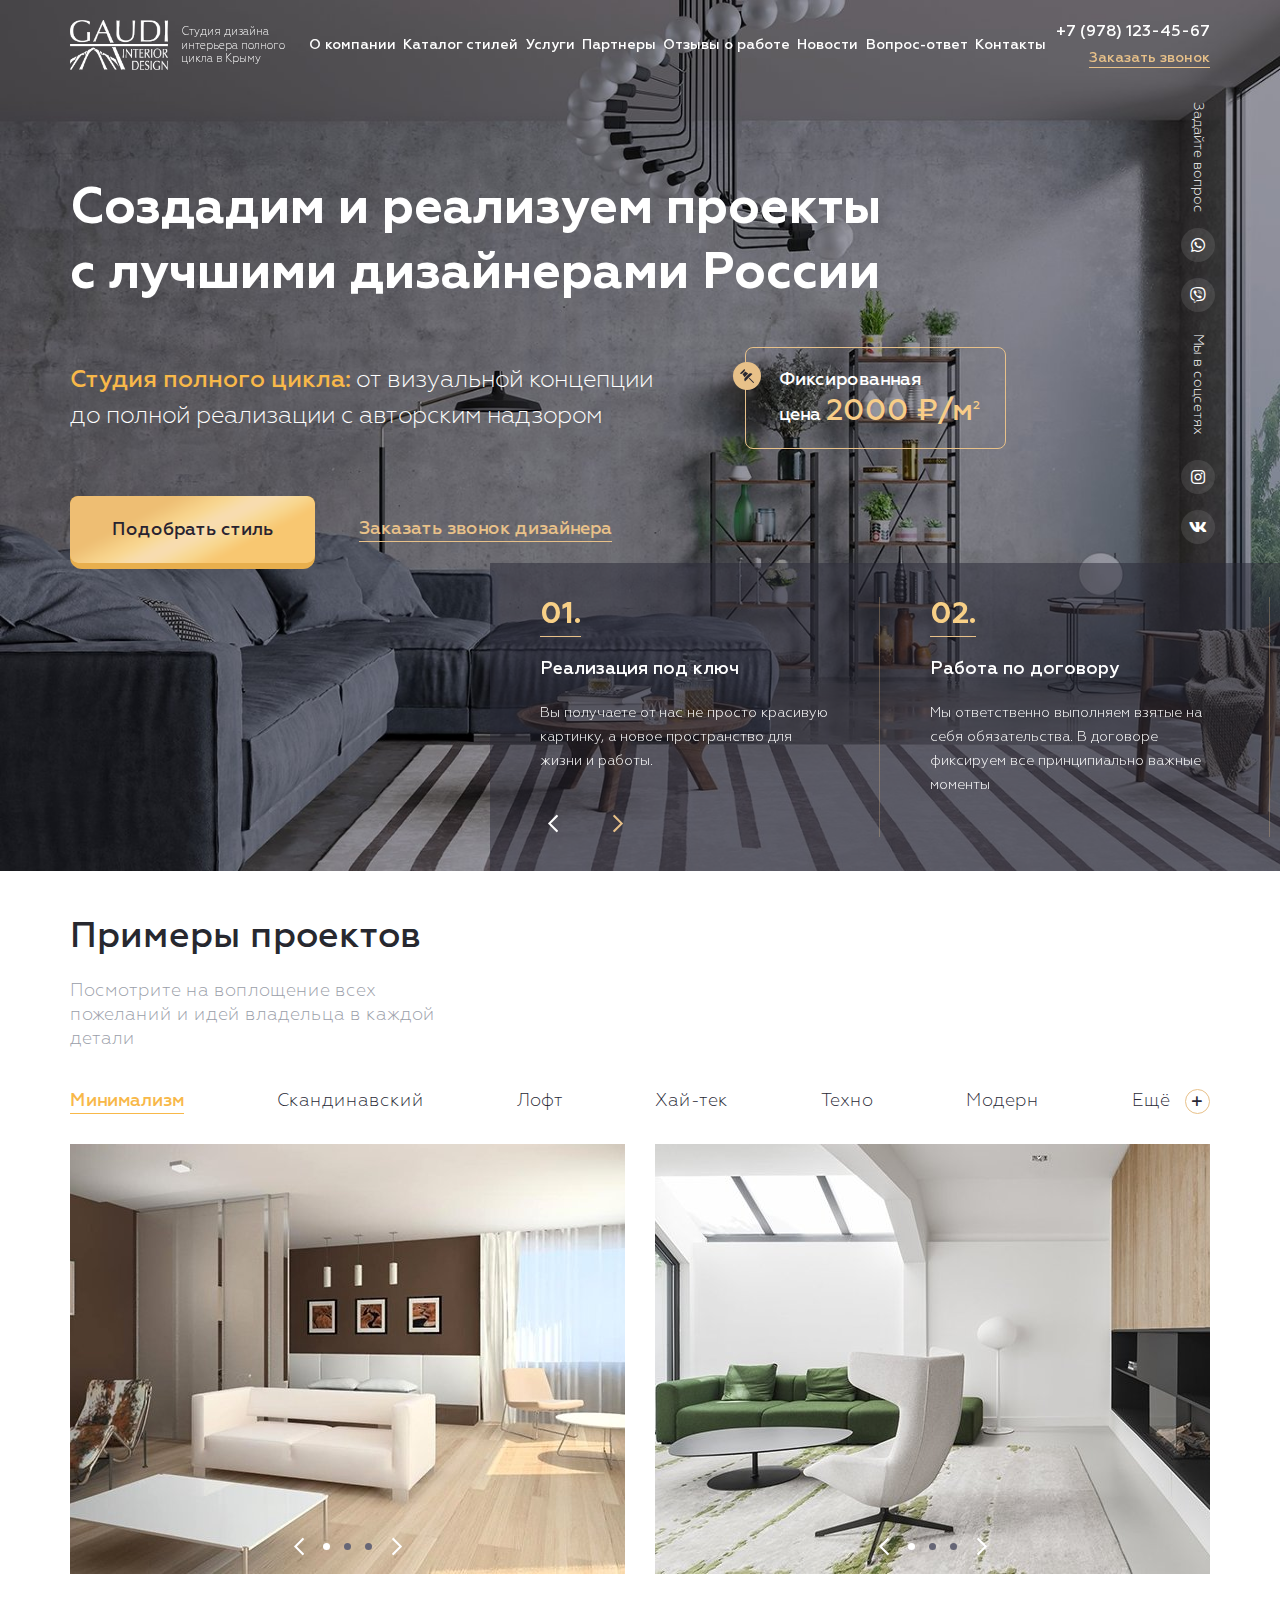
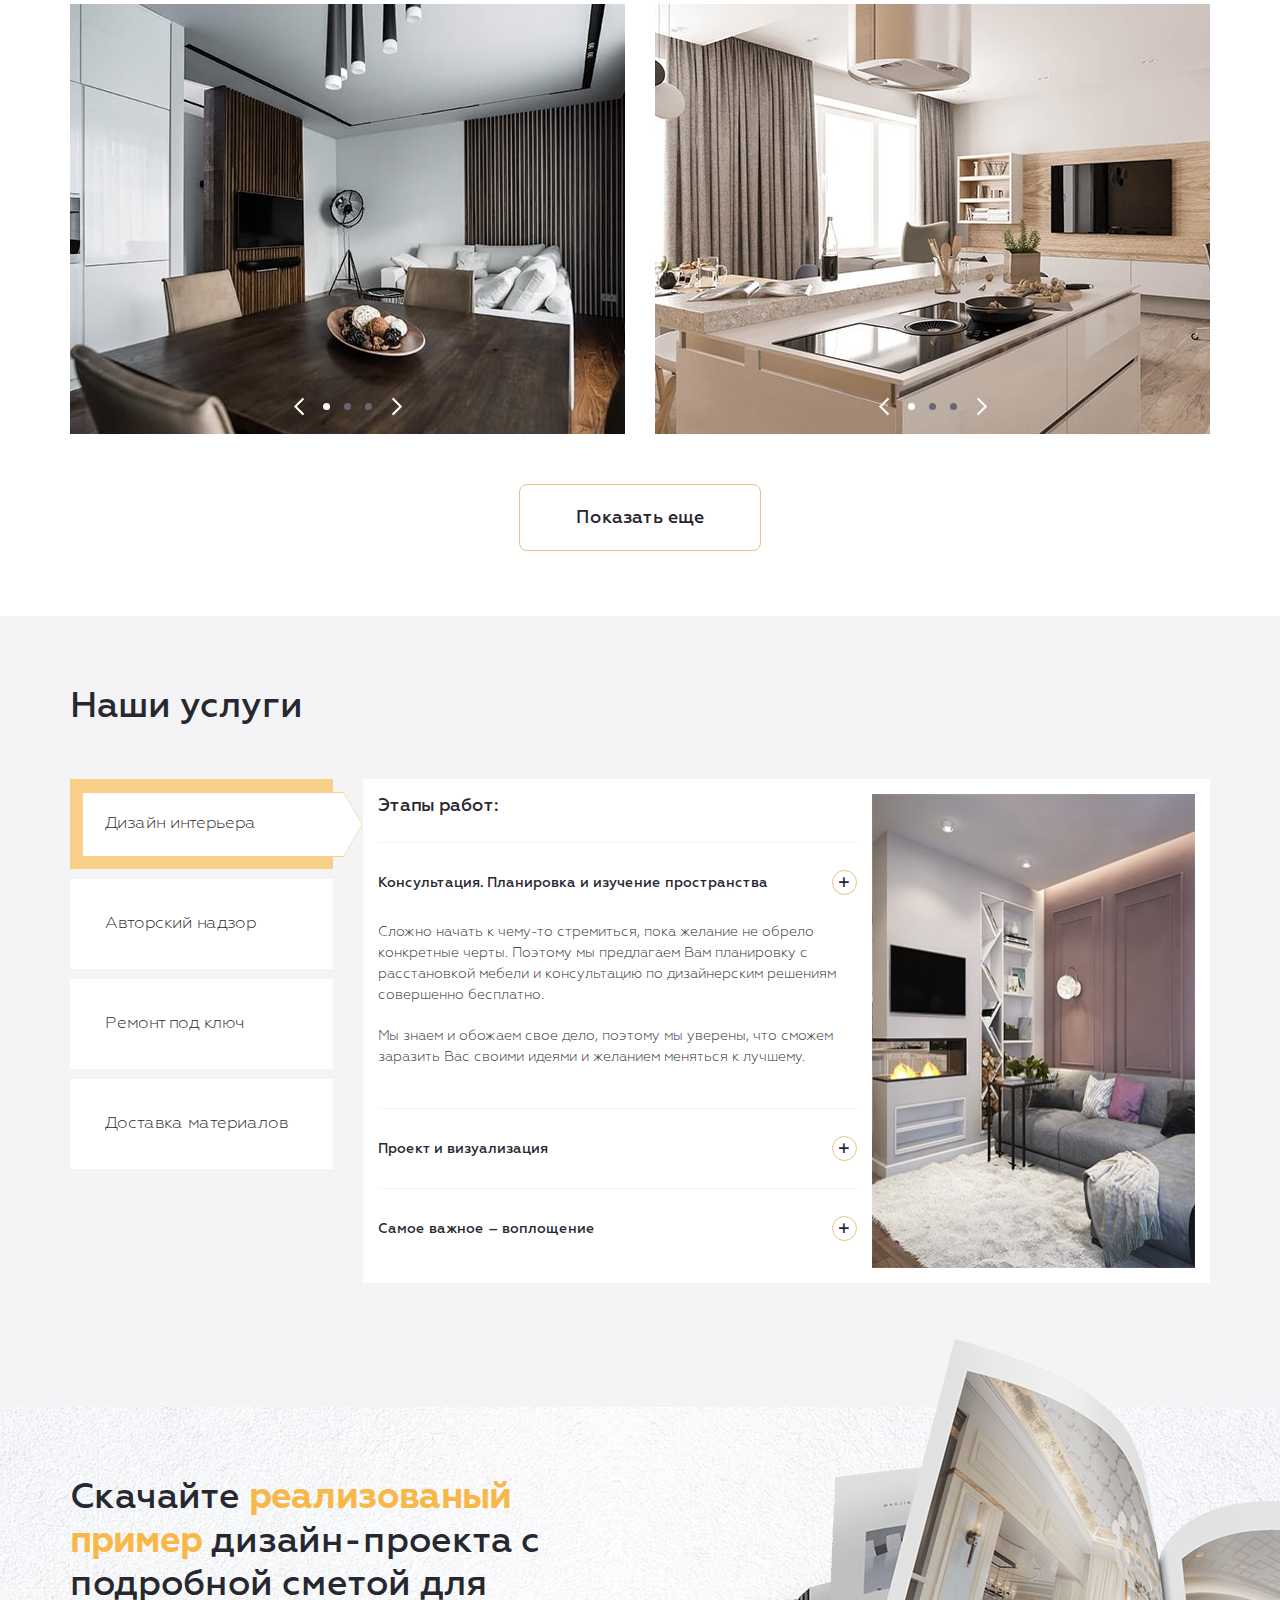
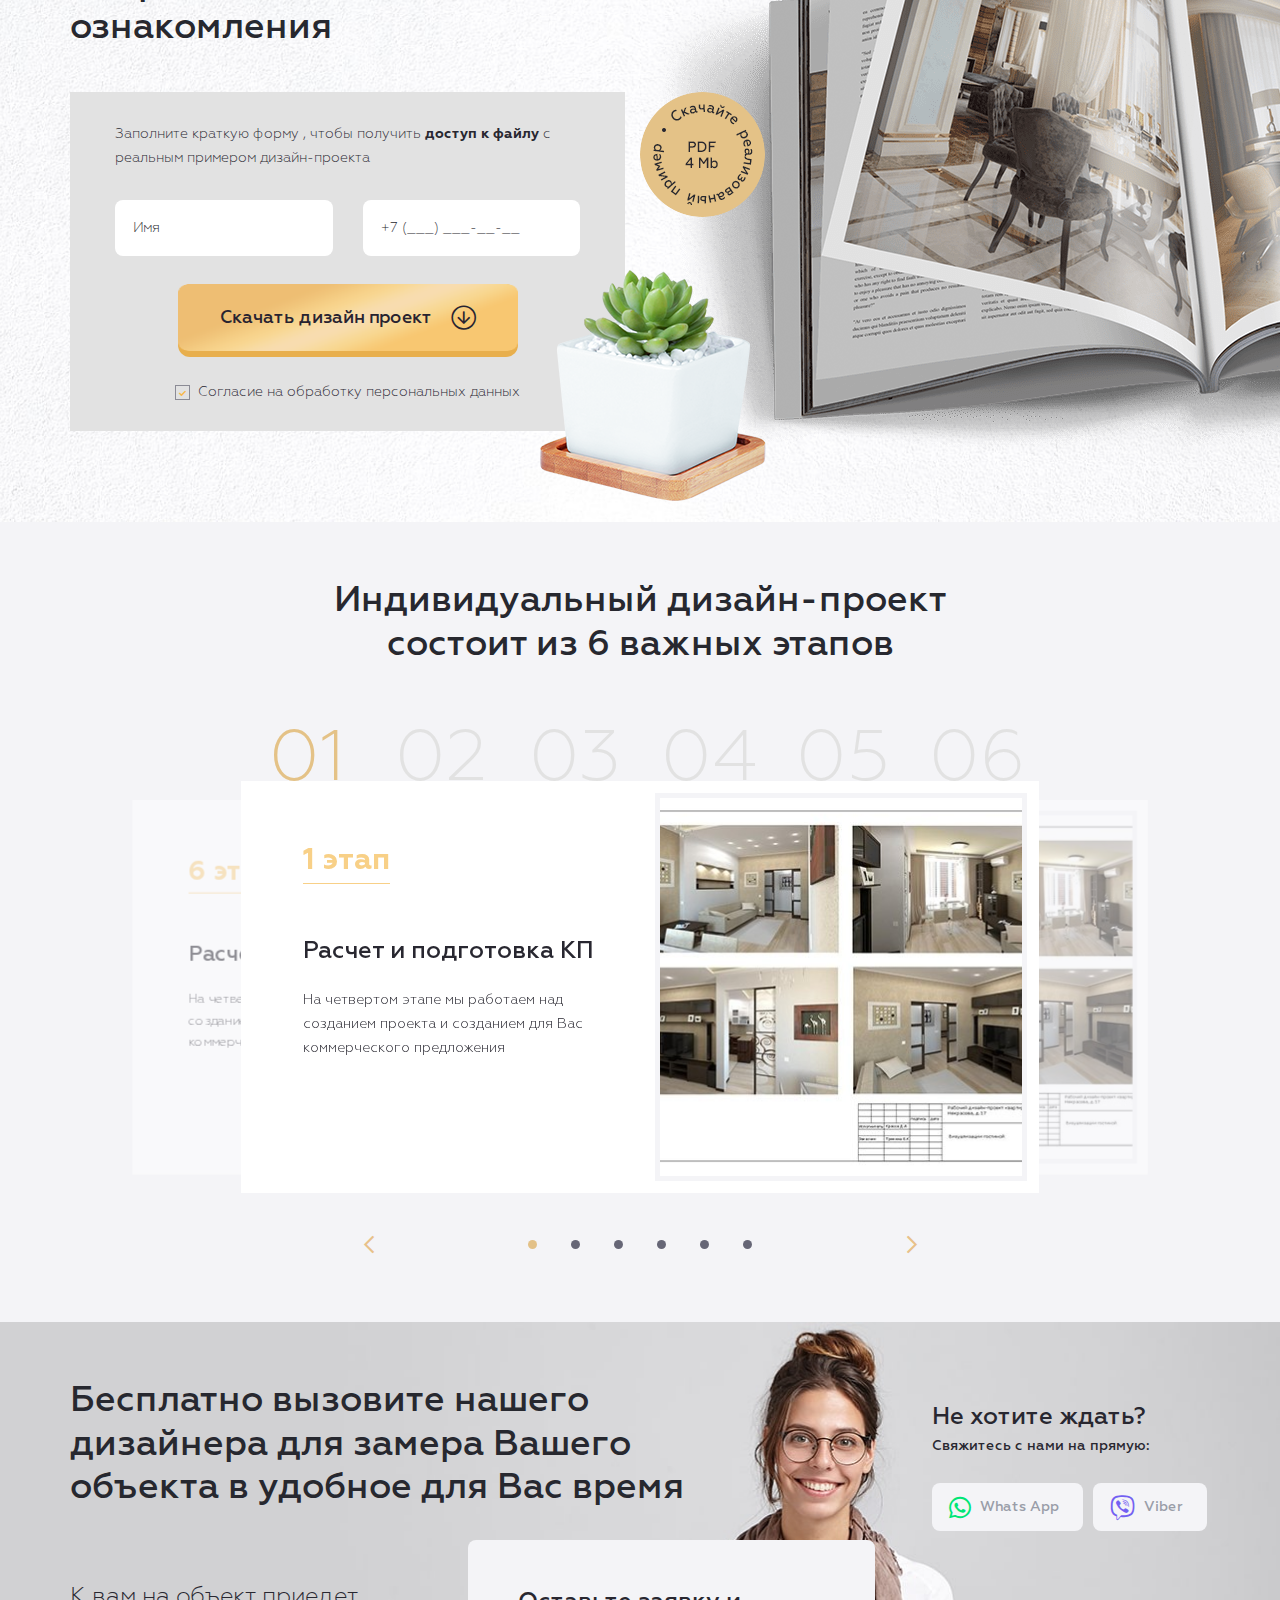
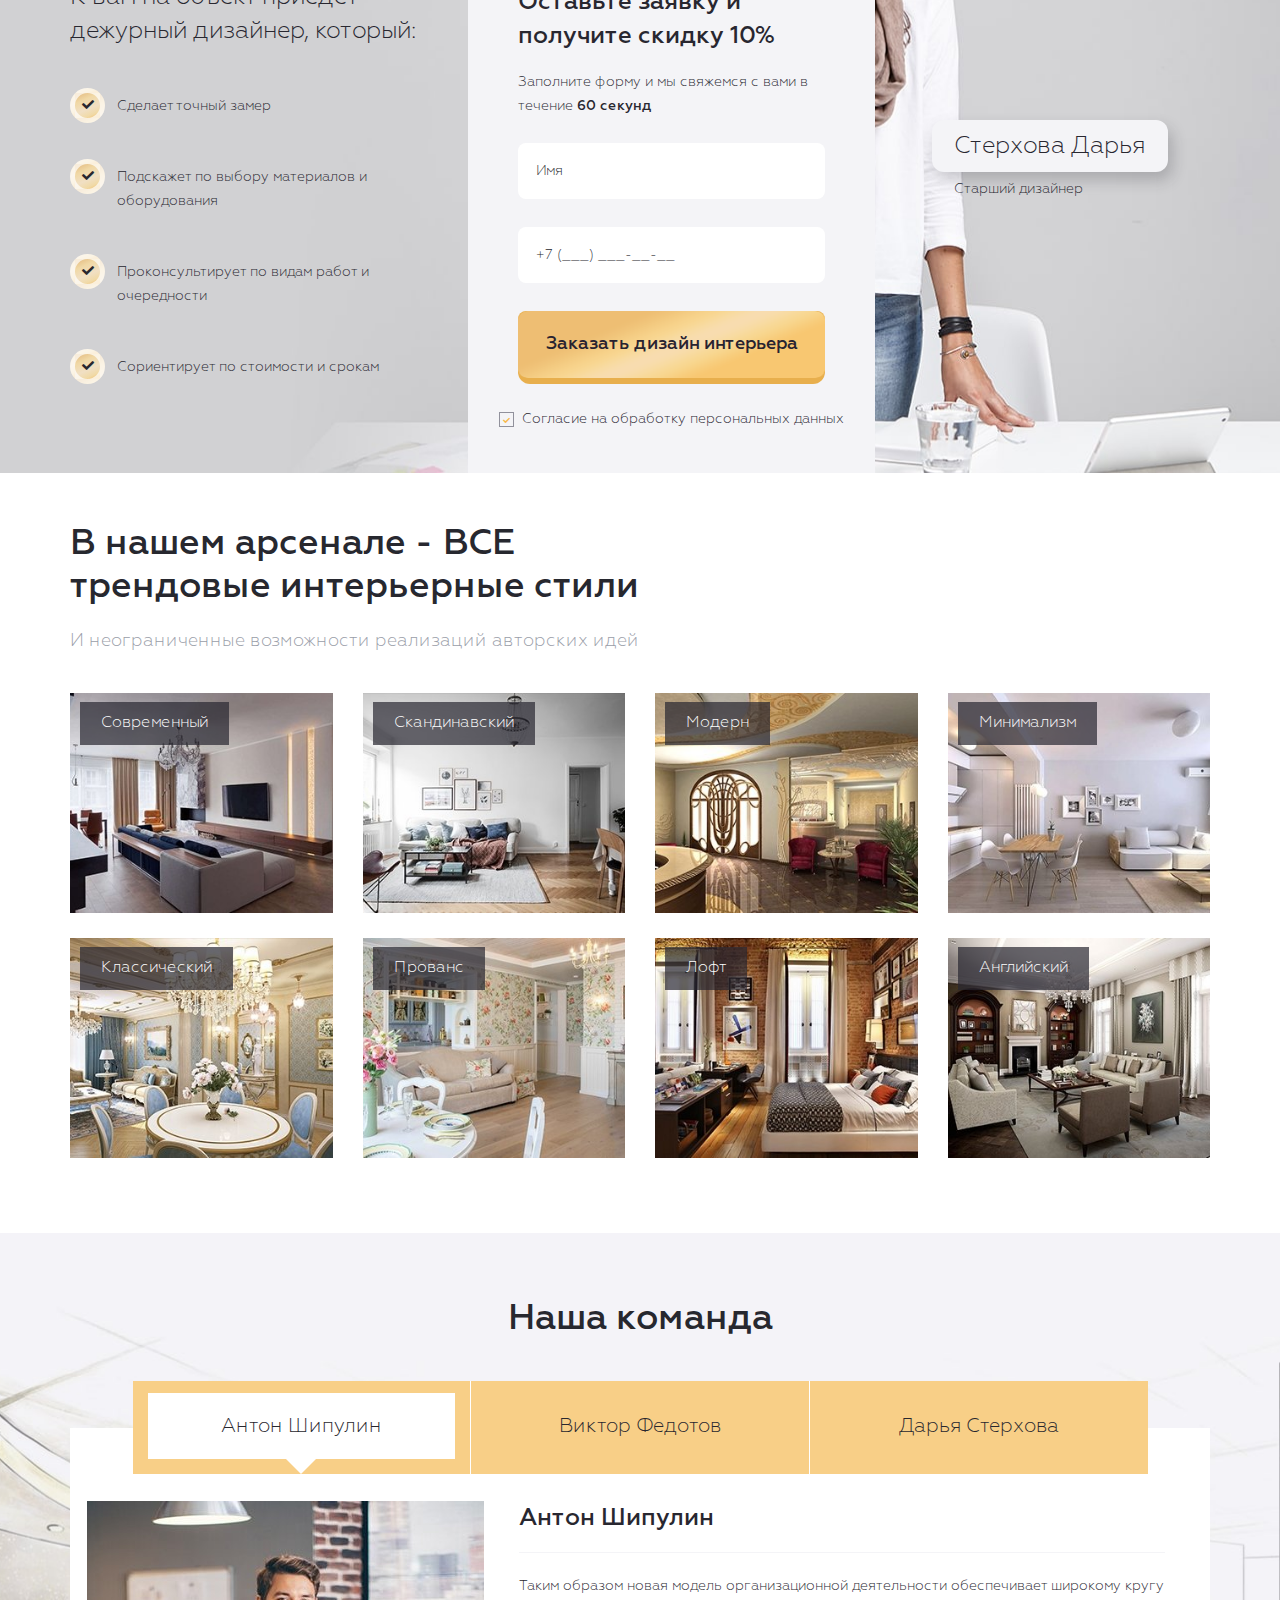
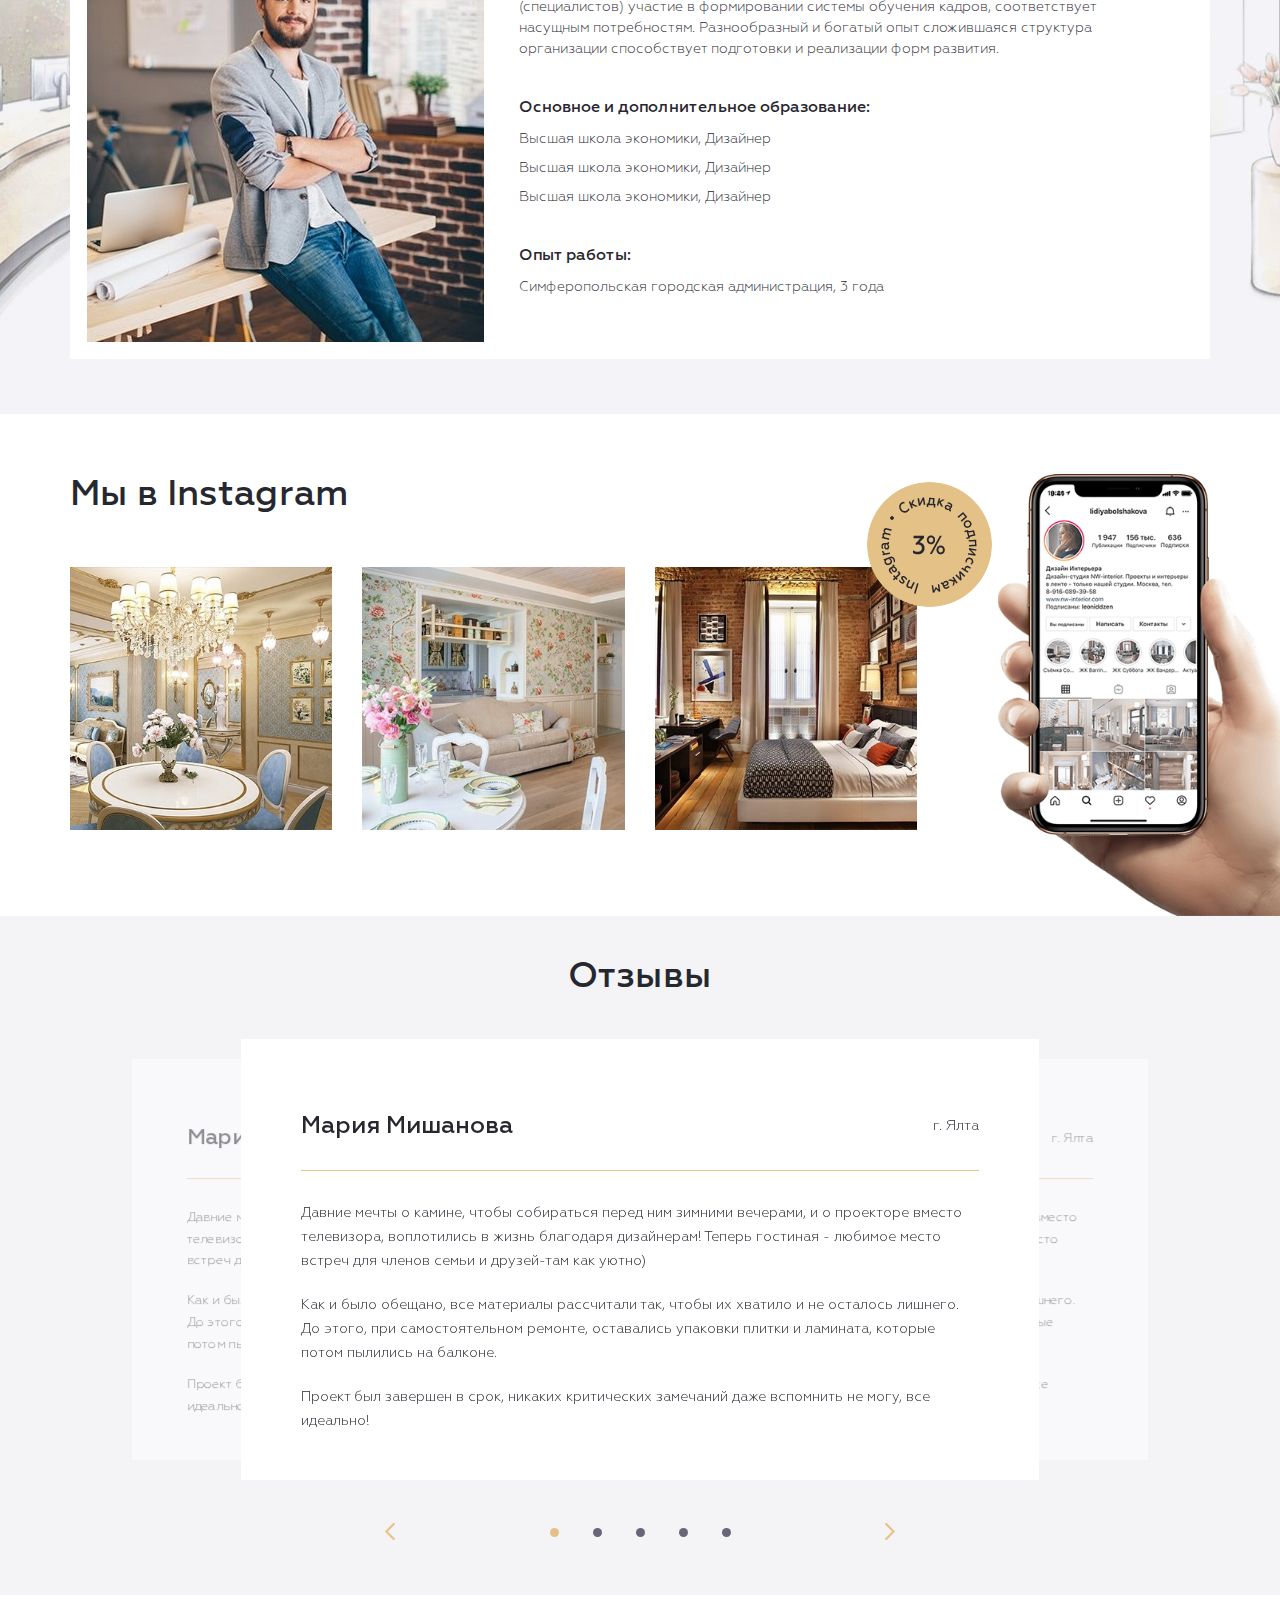
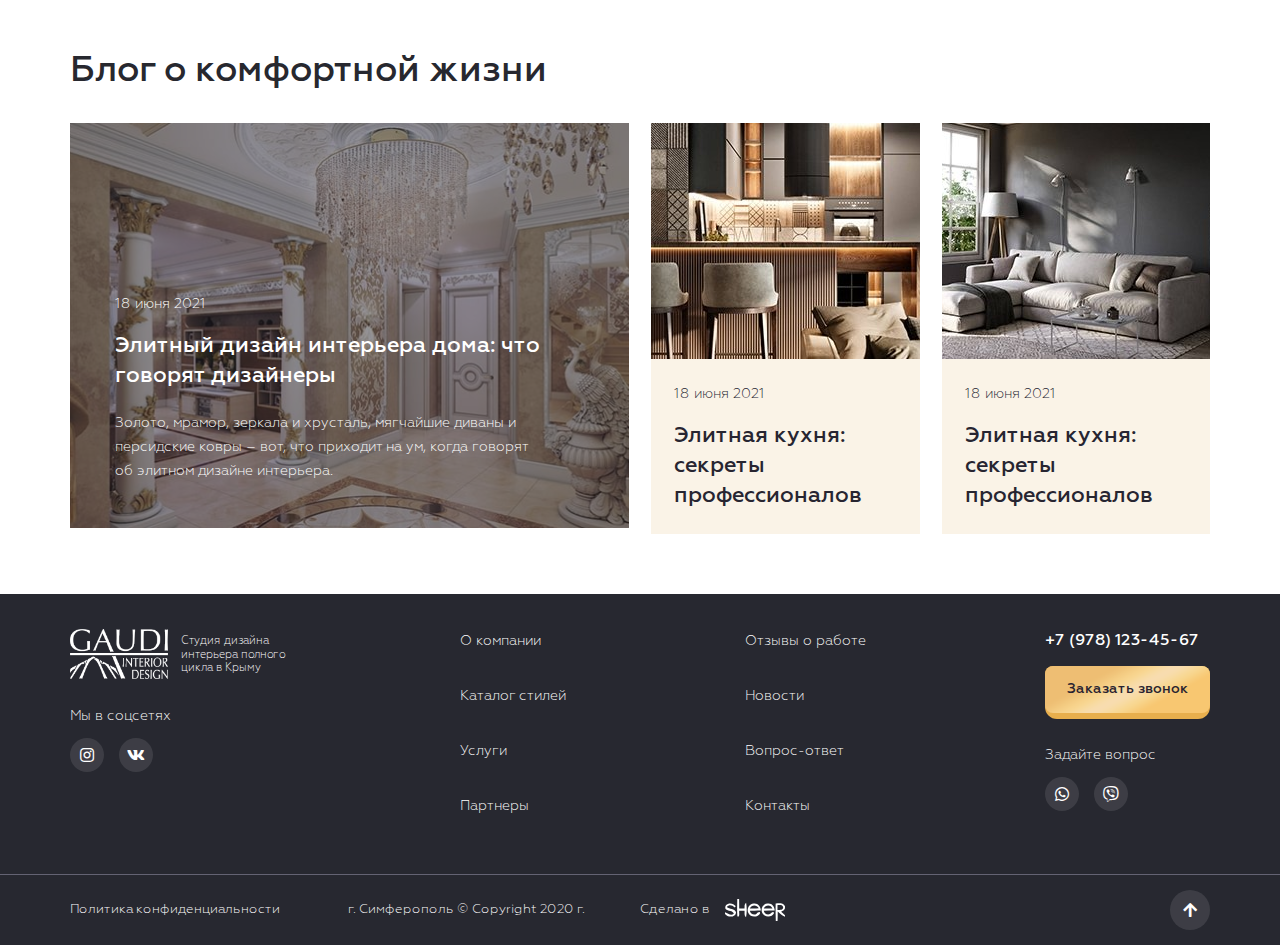
==== commit 6a8ce193: "Add files via upload" ====
--- a/index.html
+++ b/index.html
@@ -19,8 +19,8 @@
 	<link rel="stylesheet" href="libs/slick-1.5.9/slick/slick-theme.css" />
 	<link rel="stylesheet" href="libs/ion.rangeSlider-master/css/ion.rangeSlider.min.css" />
 	<link rel="stylesheet" href="css/fonts.css" />
-	<link rel="stylesheet" href="css/main.css?ver=1.2" />
-	<link rel="stylesheet" href="css/media.css?ver=1.2" />
+	<link rel="stylesheet" href="css/main.css?ver=1.4" />
+	<link rel="stylesheet" href="css/media.css?ver=1.4" />
 </head>
 <body>
 
@@ -165,6 +165,7 @@
 						<div class="row row_portfolio">
 							<div class="col-lg-6">
 								<div class="item-portfolio">
+									<div class="item-portfolio__hover"></div>
 									<div class="info-portfolio">
 										<p>ЖК «Жигулина Роща»</p>
 										<p><span>г. Симферополь</span></p>
@@ -214,6 +215,7 @@
 							</div>
 							<div class="col-lg-6">
 								<div class="item-portfolio">
+									<div class="item-portfolio__hover"></div>
 									<div class="info-portfolio">
 										<p>ЖК «Жигулина Роща»</p>
 										<p><span>г. Симферополь</span></p>
@@ -263,6 +265,7 @@
 							</div>
 							<div class="col-lg-6">
 								<div class="item-portfolio">
+									<div class="item-portfolio__hover"></div>
 									<div class="info-portfolio">
 										<p>ЖК «Жигулина Роща»</p>
 										<p><span>г. Симферополь</span></p>
@@ -312,6 +315,7 @@
 							</div>
 							<div class="col-lg-6">
 								<div class="item-portfolio">
+									<div class="item-portfolio__hover"></div>
 									<div class="info-portfolio">
 										<p>ЖК «Жигулина Роща»</p>
 										<p><span>г. Симферополь</span></p>
@@ -365,6 +369,7 @@
 						<div class="row row_portfolio">
 							<div class="col-lg-6">
 								<div class="item-portfolio">
+									<div class="item-portfolio__hover"></div>
 									<div class="info-portfolio">
 										<p>ЖК «Жигулина Роща»</p>
 										<p><span>г. Симферополь</span></p>
@@ -414,6 +419,7 @@
 							</div>
 							<div class="col-lg-6">
 								<div class="item-portfolio">
+									<div class="item-portfolio__hover"></div>
 									<div class="info-portfolio">
 										<p>ЖК «Жигулина Роща»</p>
 										<p><span>г. Симферополь</span></p>
@@ -463,6 +469,7 @@
 							</div>
 							<div class="col-lg-6">
 								<div class="item-portfolio">
+									<div class="item-portfolio__hover"></div>
 									<div class="info-portfolio">
 										<p>ЖК «Жигулина Роща»</p>
 										<p><span>г. Симферополь</span></p>
@@ -512,6 +519,7 @@
 							</div>
 							<div class="col-lg-6">
 								<div class="item-portfolio">
+									<div class="item-portfolio__hover"></div>
 									<div class="info-portfolio">
 										<p>ЖК «Жигулина Роща»</p>
 										<p><span>г. Симферополь</span></p>
@@ -565,6 +573,7 @@
 						<div class="row row_portfolio">
 							<div class="col-lg-6">
 								<div class="item-portfolio">
+									<div class="item-portfolio__hover"></div>
 									<div class="info-portfolio">
 										<p>ЖК «Жигулина Роща»</p>
 										<p><span>г. Симферополь</span></p>
@@ -614,6 +623,7 @@
 							</div>
 							<div class="col-lg-6">
 								<div class="item-portfolio">
+									<div class="item-portfolio__hover"></div>
 									<div class="info-portfolio">
 										<p>ЖК «Жигулина Роща»</p>
 										<p><span>г. Симферополь</span></p>
@@ -663,6 +673,7 @@
 							</div>
 							<div class="col-lg-6">
 								<div class="item-portfolio">
+									<div class="item-portfolio__hover"></div>
 									<div class="info-portfolio">
 										<p>ЖК «Жигулина Роща»</p>
 										<p><span>г. Симферополь</span></p>
@@ -712,6 +723,7 @@
 							</div>
 							<div class="col-lg-6">
 								<div class="item-portfolio">
+									<div class="item-portfolio__hover"></div>
 									<div class="info-portfolio">
 										<p>ЖК «Жигулина Роща»</p>
 										<p><span>г. Симферополь</span></p>
@@ -765,6 +777,7 @@
 						<div class="row row_portfolio">
 							<div class="col-lg-6">
 								<div class="item-portfolio">
+									<div class="item-portfolio__hover"></div>
 									<div class="info-portfolio">
 										<p>ЖК «Жигулина Роща»</p>
 										<p><span>г. Симферополь</span></p>
@@ -814,6 +827,7 @@
 							</div>
 							<div class="col-lg-6">
 								<div class="item-portfolio">
+									<div class="item-portfolio__hover"></div>
 									<div class="info-portfolio">
 										<p>ЖК «Жигулина Роща»</p>
 										<p><span>г. Симферополь</span></p>
@@ -863,6 +877,7 @@
 							</div>
 							<div class="col-lg-6">
 								<div class="item-portfolio">
+									<div class="item-portfolio__hover"></div>
 									<div class="info-portfolio">
 										<p>ЖК «Жигулина Роща»</p>
 										<p><span>г. Симферополь</span></p>
@@ -912,6 +927,7 @@
 							</div>
 							<div class="col-lg-6">
 								<div class="item-portfolio">
+									<div class="item-portfolio__hover"></div>
 									<div class="info-portfolio">
 										<p>ЖК «Жигулина Роща»</p>
 										<p><span>г. Симферополь</span></p>
@@ -965,6 +981,7 @@
 						<div class="row row_portfolio">
 							<div class="col-lg-6">
 								<div class="item-portfolio">
+									<div class="item-portfolio__hover"></div>
 									<div class="info-portfolio">
 										<p>ЖК «Жигулина Роща»</p>
 										<p><span>г. Симферополь</span></p>
@@ -1014,6 +1031,7 @@
 							</div>
 							<div class="col-lg-6">
 								<div class="item-portfolio">
+									<div class="item-portfolio__hover"></div>
 									<div class="info-portfolio">
 										<p>ЖК «Жигулина Роща»</p>
 										<p><span>г. Симферополь</span></p>
@@ -1063,6 +1081,7 @@
 							</div>
 							<div class="col-lg-6">
 								<div class="item-portfolio">
+									<div class="item-portfolio__hover"></div>
 									<div class="info-portfolio">
 										<p>ЖК «Жигулина Роща»</p>
 										<p><span>г. Симферополь</span></p>
@@ -1112,6 +1131,7 @@
 							</div>
 							<div class="col-lg-6">
 								<div class="item-portfolio">
+									<div class="item-portfolio__hover"></div>
 									<div class="info-portfolio">
 										<p>ЖК «Жигулина Роща»</p>
 										<p><span>г. Симферополь</span></p>
@@ -1165,6 +1185,7 @@
 						<div class="row row_portfolio">
 							<div class="col-lg-6">
 								<div class="item-portfolio">
+									<div class="item-portfolio__hover"></div>
 									<div class="info-portfolio">
 										<p>ЖК «Жигулина Роща»</p>
 										<p><span>г. Симферополь</span></p>
@@ -1214,6 +1235,7 @@
 							</div>
 							<div class="col-lg-6">
 								<div class="item-portfolio">
+									<div class="item-portfolio__hover"></div>
 									<div class="info-portfolio">
 										<p>ЖК «Жигулина Роща»</p>
 										<p><span>г. Симферополь</span></p>
@@ -1263,6 +1285,7 @@
 							</div>
 							<div class="col-lg-6">
 								<div class="item-portfolio">
+									<div class="item-portfolio__hover"></div>
 									<div class="info-portfolio">
 										<p>ЖК «Жигулина Роща»</p>
 										<p><span>г. Симферополь</span></p>
@@ -1312,6 +1335,7 @@
 							</div>
 							<div class="col-lg-6">
 								<div class="item-portfolio">
+									<div class="item-portfolio__hover"></div>
 									<div class="info-portfolio">
 										<p>ЖК «Жигулина Роща»</p>
 										<p><span>г. Симферополь</span></p>
@@ -2107,7 +2131,7 @@
 <script src="libs/mask/jquery.maskedinput.js"></script>
 <script src="libs/ion.rangeSlider-master/js/ion.rangeSlider.min.js"></script>
 <script src="libs/jQueryFormStyler-master/jquery.formstyler.min.js"></script>
-<script src="js/common.js?ver=1.2"></script>
+<script src="js/common.js?ver=1.4"></script>
 <!-- Yandex.Metrika counter --><!-- /Yandex.Metrika counter -->
 <!-- Google Analytics counter --><!-- /Google Analytics counter -->
 </body>
--- a/libs/ion.rangeSlider-master/css/ion.rangeSlider.min.css
+++ b/libs/ion.rangeSlider-master/css/ion.rangeSlider.min.css
@@ -0,0 +1 @@
+/*!Ion.RangeSlider, 2.3.1, © Denis Ineshin, 2010 - 2019, IonDen.com, Build date: 2019-12-19 16:51:02*/.irs{position:relative;display:block;-webkit-touch-callout:none;-webkit-user-select:none;-khtml-user-select:none;-moz-user-select:none;-ms-user-select:none;user-select:none;font-size:12px;font-family:Arial,sans-serif}.irs-line{position:relative;display:block;overflow:hidden;outline:none !important}.irs-bar{position:absolute;display:block;left:0;width:0}.irs-shadow{position:absolute;display:none;left:0;width:0}.irs-handle{position:absolute;display:block;box-sizing:border-box;cursor:default;z-index:1}.irs-handle.type_last{z-index:2}.irs-min,.irs-max{position:absolute;display:block;cursor:default}.irs-min{left:0}.irs-max{right:0}.irs-from,.irs-to,.irs-single{position:absolute;display:block;top:0;left:0;cursor:default;white-space:nowrap}.irs-grid{position:absolute;display:none;bottom:0;left:0;width:100%;height:20px}.irs-with-grid .irs-grid{display:block}.irs-grid-pol{position:absolute;top:0;left:0;width:1px;height:8px;background:#000}.irs-grid-pol.small{height:4px}.irs-grid-text{position:absolute;bottom:0;left:0;white-space:nowrap;text-align:center;font-size:9px;line-height:9px;padding:0 3px;color:#000}.irs-disable-mask{position:absolute;display:block;top:0;left:-1%;width:102%;height:100%;cursor:default;background:rgba(0,0,0,0);z-index:2}.lt-ie9 .irs-disable-mask{background:#000;filter:alpha(opacity=0);cursor:not-allowed}.irs-disabled{opacity:.4}.irs-hidden-input{position:absolute !important;display:block !important;top:0 !important;left:0 !important;width:0 !important;height:0 !important;font-size:0 !important;line-height:0 !important;padding:0 !important;margin:0 !important;overflow:hidden;outline:none !important;z-index:-9999 !important;background:none !important;border-style:solid !important;border-color:transparent !important}.irs--flat{height:40px}.irs--flat.irs-with-grid{height:60px}.irs--flat .irs-line{top:25px;height:12px;background-color:#e1e4e9;border-radius:4px}.irs--flat .irs-bar{top:25px;height:12px;background-color:#ed5565}.irs--flat .irs-bar--single{border-radius:4px 0 0 4px}.irs--flat .irs-shadow{height:1px;bottom:16px;background-color:#e1e4e9}.irs--flat .irs-handle{top:22px;width:16px;height:18px;background-color:transparent}.irs--flat .irs-handle>i:first-child{position:absolute;display:block;top:0;left:50%;width:2px;height:100%;margin-left:-1px;background-color:#da4453}.irs--flat .irs-handle.state_hover>i:first-child,.irs--flat .irs-handle:hover>i:first-child{background-color:#a43540}.irs--flat .irs-min,.irs--flat .irs-max{top:0;padding:1px 3px;color:#999;font-size:10px;line-height:1.333;text-shadow:none;background-color:#e1e4e9;border-radius:4px}.irs--flat .irs-from,.irs--flat .irs-to,.irs--flat .irs-single{color:white;font-size:10px;line-height:1.333;text-shadow:none;padding:1px 5px;background-color:#ed5565;border-radius:4px}.irs--flat .irs-from:before,.irs--flat .irs-to:before,.irs--flat .irs-single:before{position:absolute;display:block;content:"";bottom:-6px;left:50%;width:0;height:0;margin-left:-3px;overflow:hidden;border:3px solid transparent;border-top-color:#ed5565}.irs--flat .irs-grid-pol{background-color:#e1e4e9}.irs--flat .irs-grid-text{color:#999}.irs--big{height:55px}.irs--big.irs-with-grid{height:70px}.irs--big .irs-line{top:33px;height:12px;background-color:white;background:linear-gradient(to bottom, #ddd -50%, white 150%);border:1px solid #ccc;border-radius:12px}.irs--big .irs-bar{top:33px;height:12px;background-color:#92bce0;border:1px solid #428bca;background:linear-gradient(to bottom, #ffffff 0%, #428bca 30%, #b9d4ec 100%);box-shadow:inset 0 0 1px 1px rgba(255,255,255,0.5)}.irs--big .irs-bar--single{border-radius:12px 0 0 12px}.irs--big .irs-shadow{height:1px;bottom:16px;background-color:rgba(66,139,202,0.5)}.irs--big .irs-handle{top:25px;width:30px;height:30px;border:1px solid rgba(0,0,0,0.3);background-color:#cbcfd5;background:linear-gradient(to bottom, white 0%, #B4B9BE 30%, white 100%);box-shadow:1px 1px 2px rgba(0,0,0,0.2),inset 0 0 3px 1px white;border-radius:30px}.irs--big .irs-handle.state_hover,.irs--big .irs-handle:hover{border-color:rgba(0,0,0,0.45);background-color:#939ba7;background:linear-gradient(to bottom, white 0%, #919BA5 30%, white 100%)}.irs--big .irs-min,.irs--big .irs-max{top:0;padding:1px 5px;color:white;text-shadow:none;background-color:#9f9f9f;border-radius:3px}.irs--big .irs-from,.irs--big .irs-to,.irs--big .irs-single{color:white;text-shadow:none;padding:1px 5px;background-color:#428bca;background:linear-gradient(to bottom, #428bca 0%, #3071a9 100%);border-radius:3px}.irs--big .irs-grid-pol{background-color:#428bca}.irs--big .irs-grid-text{color:#428bca}.irs--modern{height:55px}.irs--modern.irs-with-grid{height:55px}.irs--modern .irs-line{top:25px;height:5px;background-color:#d1d6e0;background:linear-gradient(to bottom, #e0e4ea 0%, #d1d6e0 100%);border:1px solid #a3adc1;border-bottom-width:0;border-radius:5px}.irs--modern .irs-bar{top:25px;height:5px;background:#20b426;background:linear-gradient(to bottom, #20b426 0%, #18891d 100%)}.irs--modern .irs-bar--single{border-radius:5px 0 0 5px}.irs--modern .irs-shadow{height:1px;bottom:21px;background-color:rgba(209,214,224,0.5)}.irs--modern .irs-handle{top:37px;width:12px;height:13px;border:1px solid #a3adc1;border-top-width:0;box-shadow:1px 1px 1px rgba(0,0,0,0.1);border-radius:0 0 3px 3px}.irs--modern .irs-handle>i:nth-child(1){position:absolute;display:block;top:-4px;left:1px;width:6px;height:6px;border:1px solid #a3adc1;background:white;transform:rotate(45deg)}.irs--modern .irs-handle>i:nth-child(2){position:absolute;display:block;box-sizing:border-box;top:0;left:0;width:10px;height:12px;background:#e9e6e6;background:linear-gradient(to bottom, white 0%, #e9e6e6 100%);border-radius:0 0 3px 3px}.irs--modern .irs-handle>i:nth-child(3){position:absolute;display:block;box-sizing:border-box;top:3px;left:3px;width:4px;height:5px;border-left:1px solid #a3adc1;border-right:1px solid #a3adc1}.irs--modern .irs-handle.state_hover,.irs--modern .irs-handle:hover{border-color:#7685a2;background:#c3c7cd;background:linear-gradient(to bottom, #ffffff 0%, #919ba5 30%, #ffffff 100%)}.irs--modern .irs-handle.state_hover>i:nth-child(1),.irs--modern .irs-handle:hover>i:nth-child(1){border-color:#7685a2}.irs--modern .irs-handle.state_hover>i:nth-child(3),.irs--modern .irs-handle:hover>i:nth-child(3){border-color:#48536a}.irs--modern .irs-min,.irs--modern .irs-max{top:0;font-size:10px;line-height:1.333;text-shadow:none;padding:1px 5px;color:white;background-color:#d1d6e0;border-radius:5px}.irs--modern .irs-from,.irs--modern .irs-to,.irs--modern .irs-single{font-size:10px;line-height:1.333;text-shadow:none;padding:1px 5px;background-color:#20b426;color:white;border-radius:5px}.irs--modern .irs-from:before,.irs--modern .irs-to:before,.irs--modern .irs-single:before{position:absolute;display:block;content:"";bottom:-6px;left:50%;width:0;height:0;margin-left:-3px;overflow:hidden;border:3px solid transparent;border-top-color:#20b426}.irs--modern .irs-grid{height:25px}.irs--modern .irs-grid-pol{background-color:#dedede}.irs--modern .irs-grid-text{color:silver;font-size:13px}.irs--sharp{height:50px;font-size:12px;line-height:1}.irs--sharp.irs-with-grid{height:57px}.irs--sharp .irs-line{top:30px;height:2px;background-color:black;border-radius:2px}.irs--sharp .irs-bar{top:30px;height:2px;background-color:#ee22fa}.irs--sharp .irs-bar--single{border-radius:2px 0 0 2px}.irs--sharp .irs-shadow{height:1px;bottom:21px;background-color:rgba(0,0,0,0.5)}.irs--sharp .irs-handle{top:25px;width:10px;height:10px;background-color:#a804b2}.irs--sharp .irs-handle>i:first-child{position:absolute;display:block;top:100%;left:0;width:0;height:0;border:5px solid transparent;border-top-color:#a804b2}.irs--sharp .irs-handle.state_hover,.irs--sharp .irs-handle:hover{background-color:black}.irs--sharp .irs-handle.state_hover>i:first-child,.irs--sharp .irs-handle:hover>i:first-child{border-top-color:black}.irs--sharp .irs-min,.irs--sharp .irs-max{color:white;font-size:14px;line-height:1;top:0;padding:3px 4px;opacity:.4;background-color:#a804b2;border-radius:2px}.irs--sharp .irs-from,.irs--sharp .irs-to,.irs--sharp .irs-single{font-size:14px;line-height:1;text-shadow:none;padding:3px 4px;background-color:#a804b2;color:white;border-radius:2px}.irs--sharp .irs-from:before,.irs--sharp .irs-to:before,.irs--sharp .irs-single:before{position:absolute;display:block;content:"";bottom:-6px;left:50%;width:0;height:0;margin-left:-3px;overflow:hidden;border:3px solid transparent;border-top-color:#a804b2}.irs--sharp .irs-grid{height:25px}.irs--sharp .irs-grid-pol{background-color:#dedede}.irs--sharp .irs-grid-text{color:silver;font-size:13px}.irs--round{height:50px}.irs--round.irs-with-grid{height:65px}.irs--round .irs-line{top:36px;height:4px;background-color:#dee4ec;border-radius:4px}.irs--round .irs-bar{top:36px;height:4px;background-color:#006cfa}.irs--round .irs-bar--single{border-radius:4px 0 0 4px}.irs--round .irs-shadow{height:4px;bottom:21px;background-color:rgba(222,228,236,0.5)}.irs--round .irs-handle{top:26px;width:24px;height:24px;border:4px solid #006cfa;background-color:white;border-radius:24px;box-shadow:0 1px 3px rgba(0,0,255,0.3)}.irs--round .irs-handle.state_hover,.irs--round .irs-handle:hover{background-color:#f0f6ff}.irs--round .irs-min,.irs--round .irs-max{color:#333;font-size:14px;line-height:1;top:0;padding:3px 5px;background-color:rgba(0,0,0,0.1);border-radius:4px}.irs--round .irs-from,.irs--round .irs-to,.irs--round .irs-single{font-size:14px;line-height:1;text-shadow:none;padding:3px 5px;background-color:#006cfa;color:white;border-radius:4px}.irs--round .irs-from:before,.irs--round .irs-to:before,.irs--round .irs-single:before{position:absolute;display:block;content:"";bottom:-6px;left:50%;width:0;height:0;margin-left:-3px;overflow:hidden;border:3px solid transparent;border-top-color:#006cfa}.irs--round .irs-grid{height:25px}.irs--round .irs-grid-pol{background-color:#dedede}.irs--round .irs-grid-text{color:silver;font-size:13px}.irs--square{height:50px}.irs--square.irs-with-grid{height:60px}.irs--square .irs-line{top:31px;height:4px;background-color:#dedede}.irs--square .irs-bar{top:31px;height:4px;background-color:black}.irs--square .irs-shadow{height:2px;bottom:21px;background-color:#dedede}.irs--square .irs-handle{top:25px;width:16px;height:16px;border:3px solid black;background-color:white;-webkit-transform:rotate(45deg);-ms-transform:rotate(45deg);transform:rotate(45deg)}.irs--square .irs-handle.state_hover,.irs--square .irs-handle:hover{background-color:#f0f6ff}.irs--square .irs-min,.irs--square .irs-max{color:#333;font-size:14px;line-height:1;top:0;padding:3px 5px;background-color:rgba(0,0,0,0.1)}.irs--square .irs-from,.irs--square .irs-to,.irs--square .irs-single{font-size:14px;line-height:1;text-shadow:none;padding:3px 5px;background-color:black;color:white}.irs--square .irs-grid{height:25px}.irs--square .irs-grid-pol{background-color:#dedede}.irs--square .irs-grid-text{color:silver;font-size:11px}--- a/css/main.css
+++ b/css/main.css
@@ -614,7 +614,7 @@
 	padding: 30px;
 	min-height: 100%;
 	background-color: rgb(18 18 24 / 60%);
-	z-index: 3;
+	z-index: 2;
 	position: absolute;
 	font-weight: 500;
 	top: 0;
@@ -622,8 +622,19 @@
 	left: -265px;
 	transition: all 0.3s;
 }
-.item-portfolio:hover .info-portfolio {
+.item-portfolio__hover {
+	position: absolute;
+	height: calc(100% - 60px);
+	top: 0;
 	left: 0;
+	z-index: 6;
+	width: 100%;
+}
+.item-portfolio__hover:hover + .info-portfolio {
+	left: 0;
+}
+.item-portfolio {
+	position: relative;
 }
 .info-portfolio__middle {
 	margin-top: 22px;
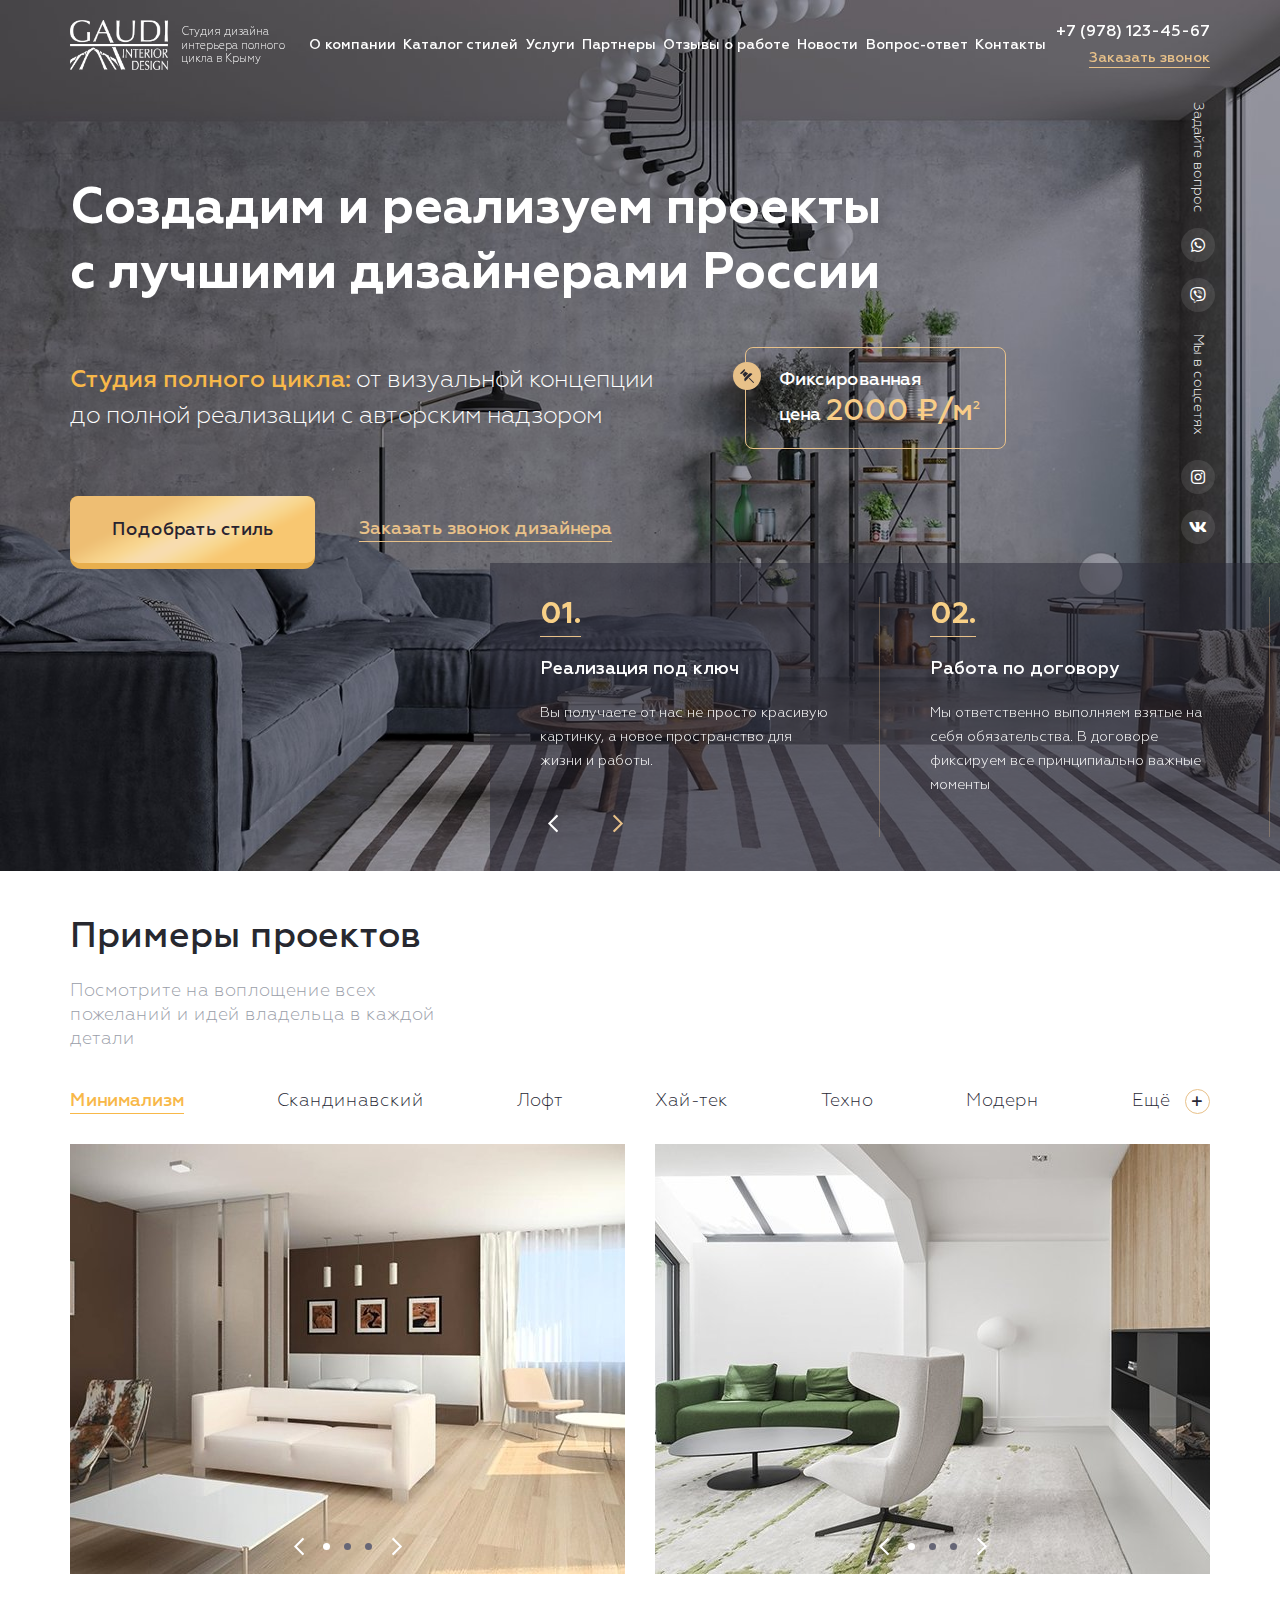
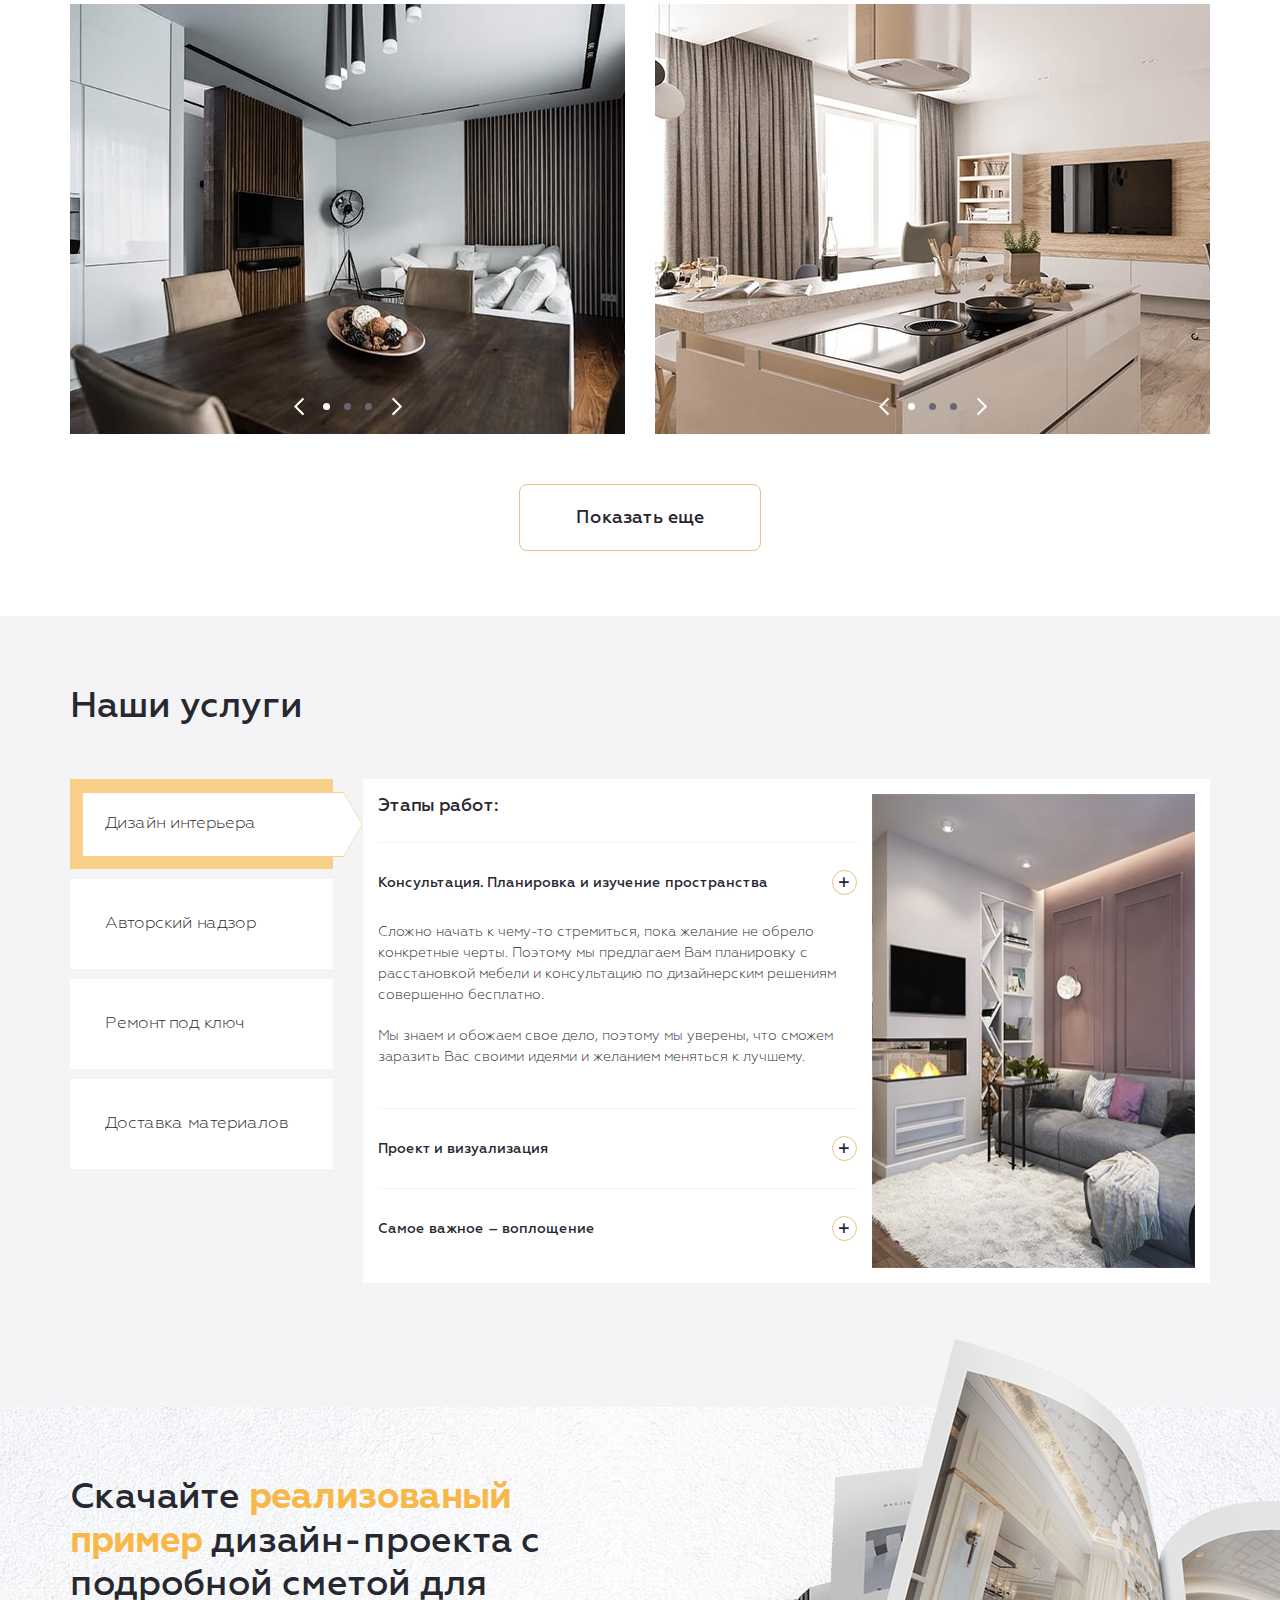
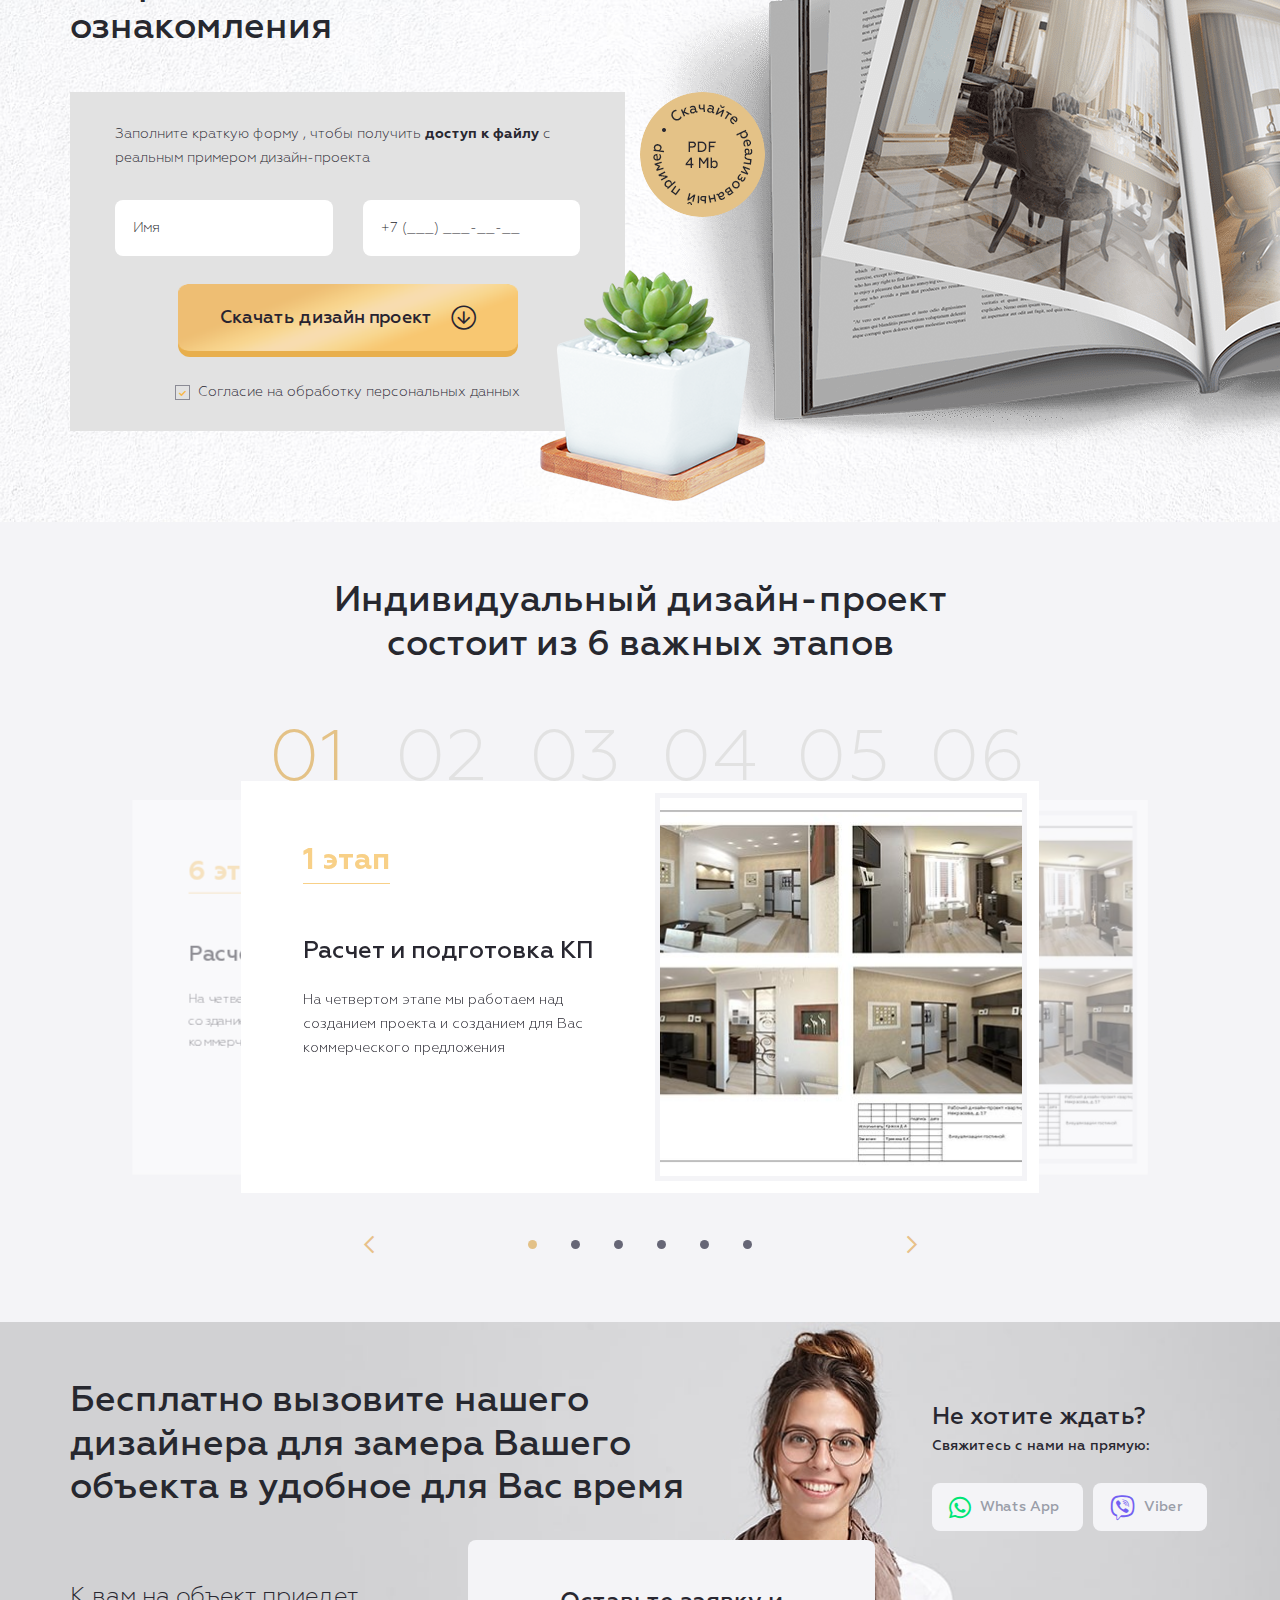
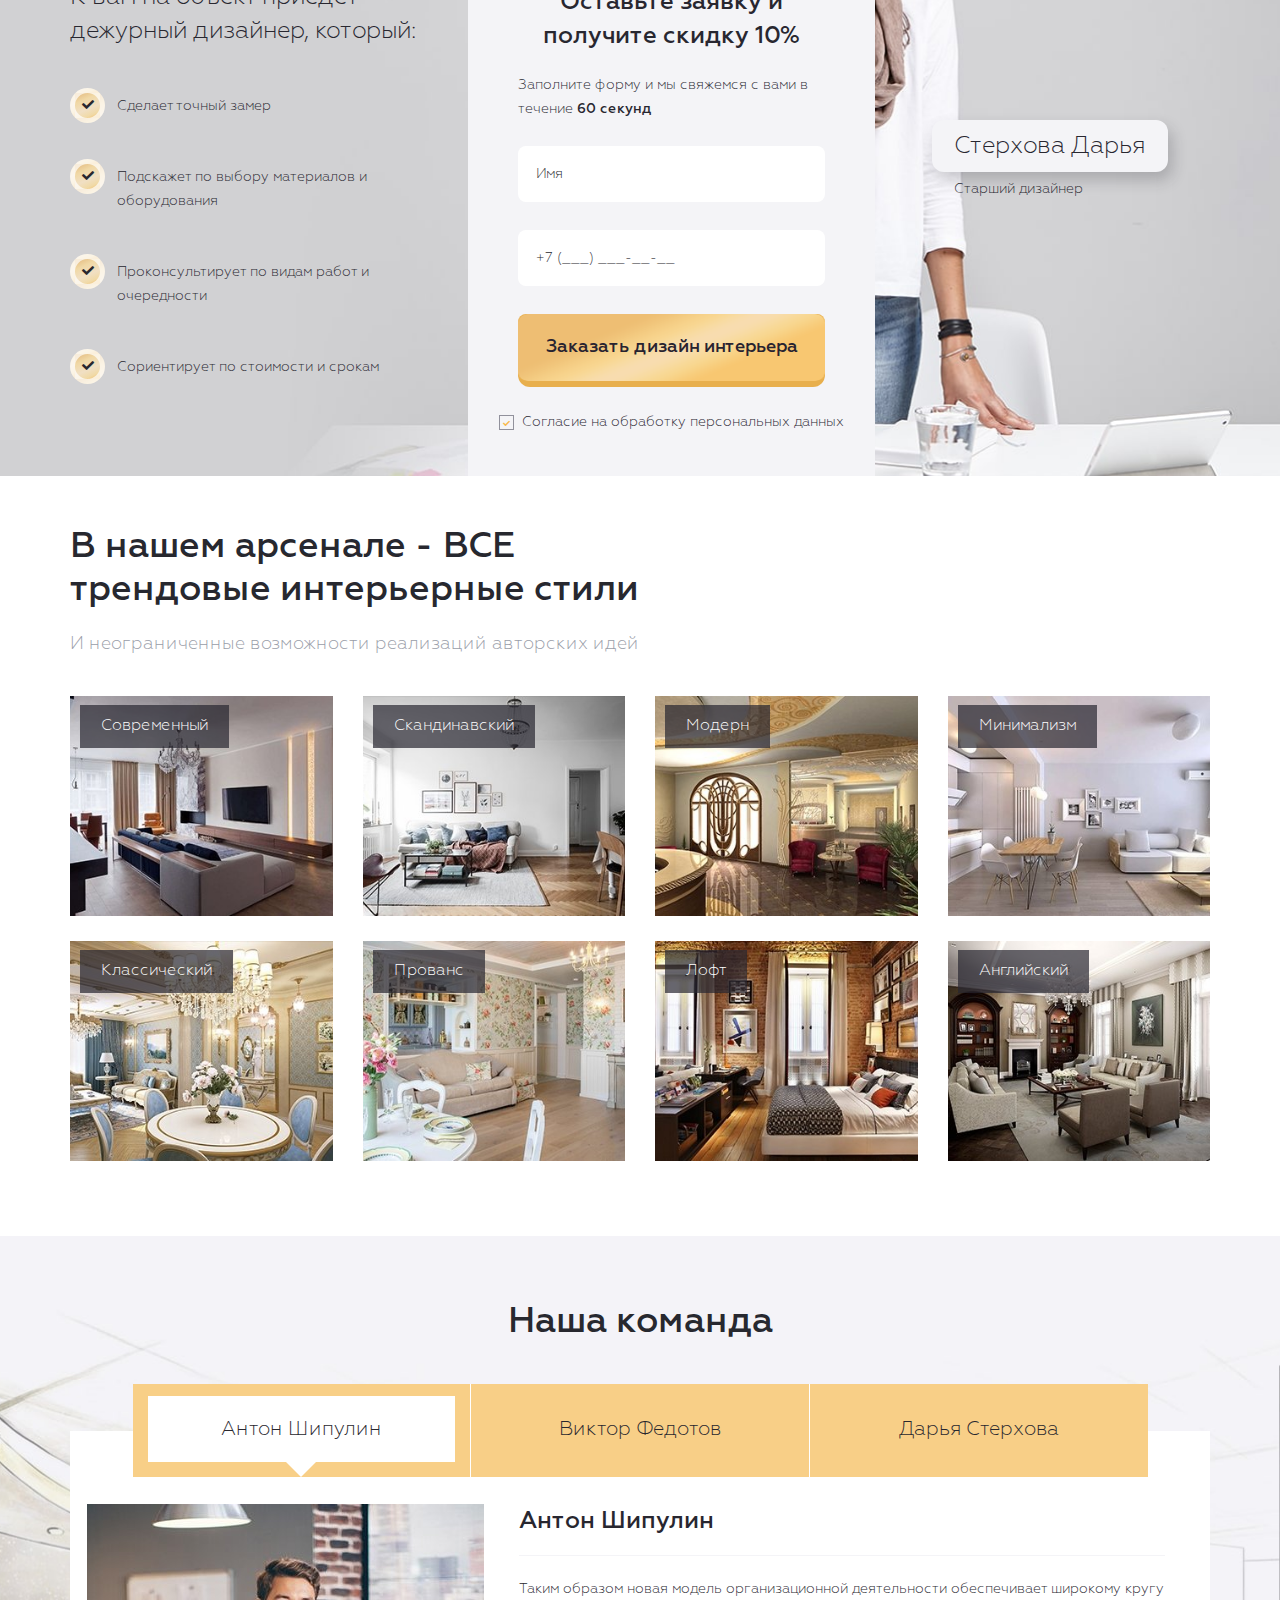
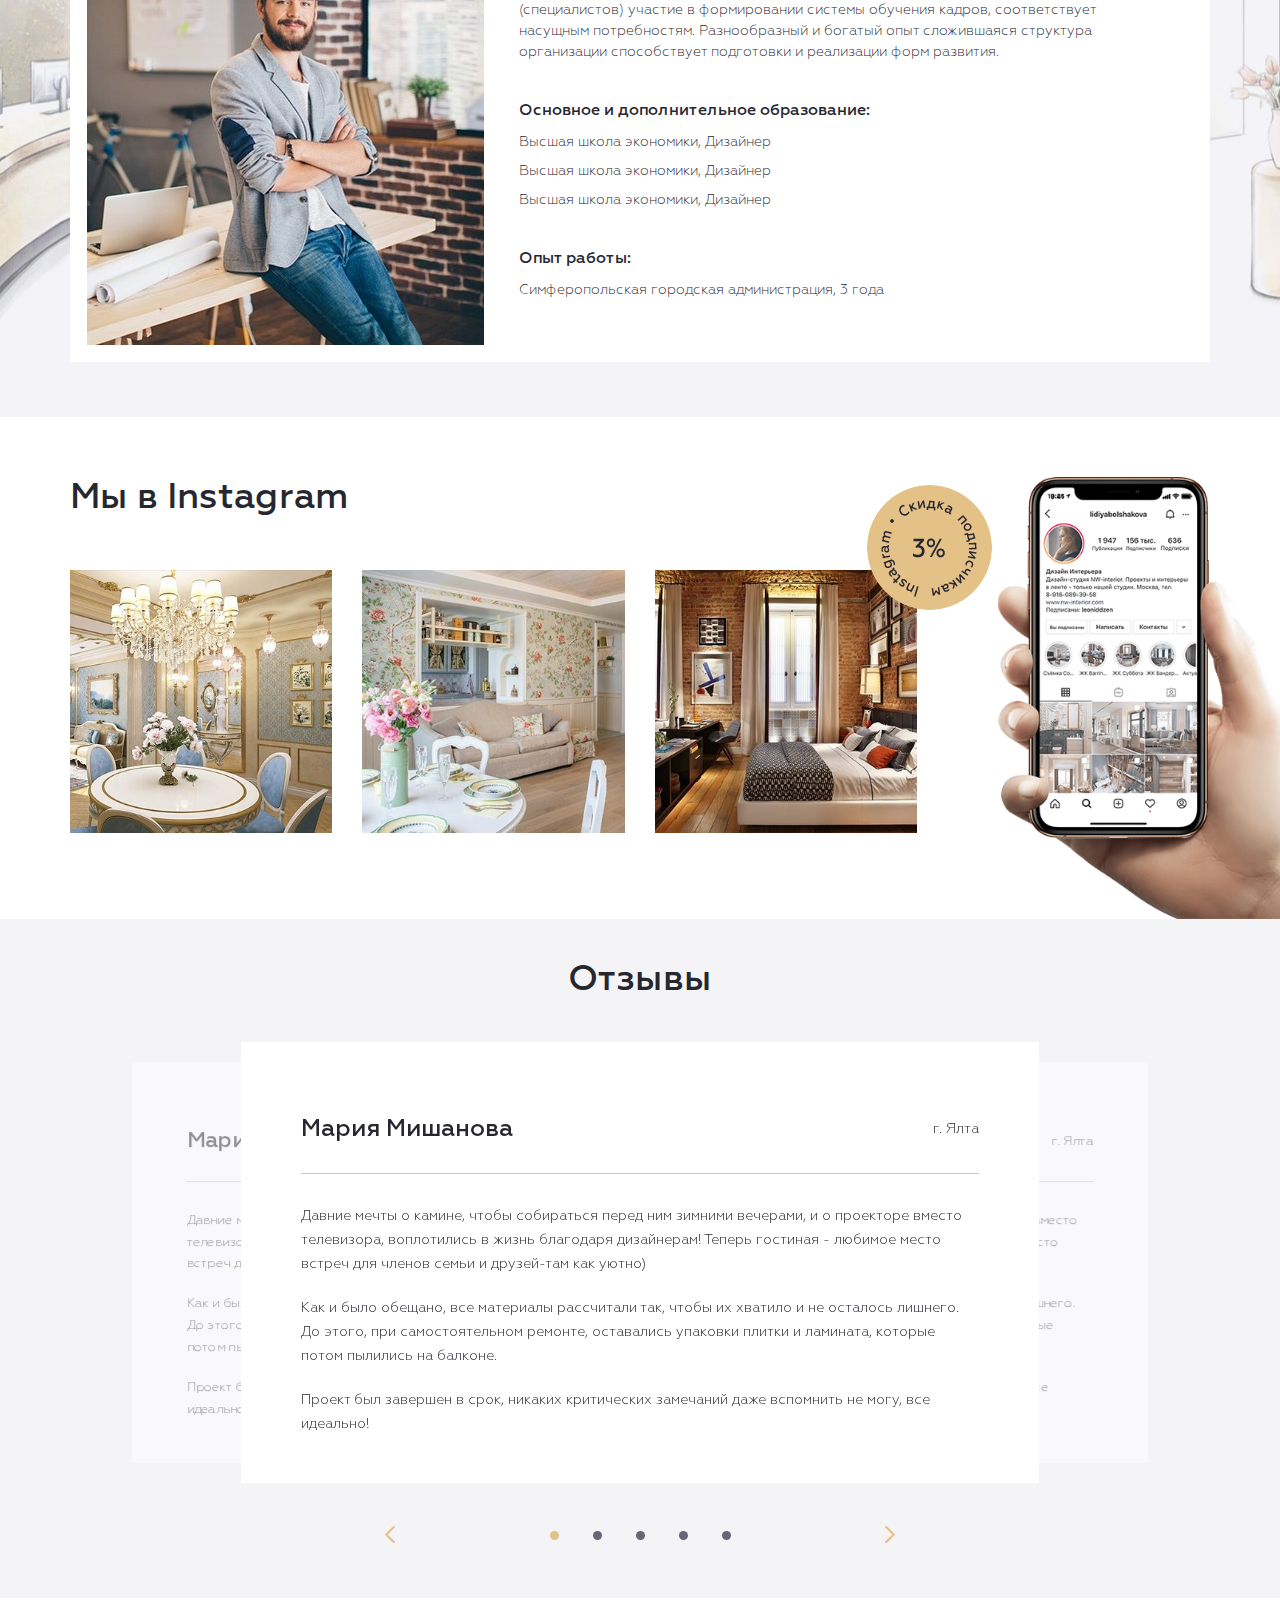
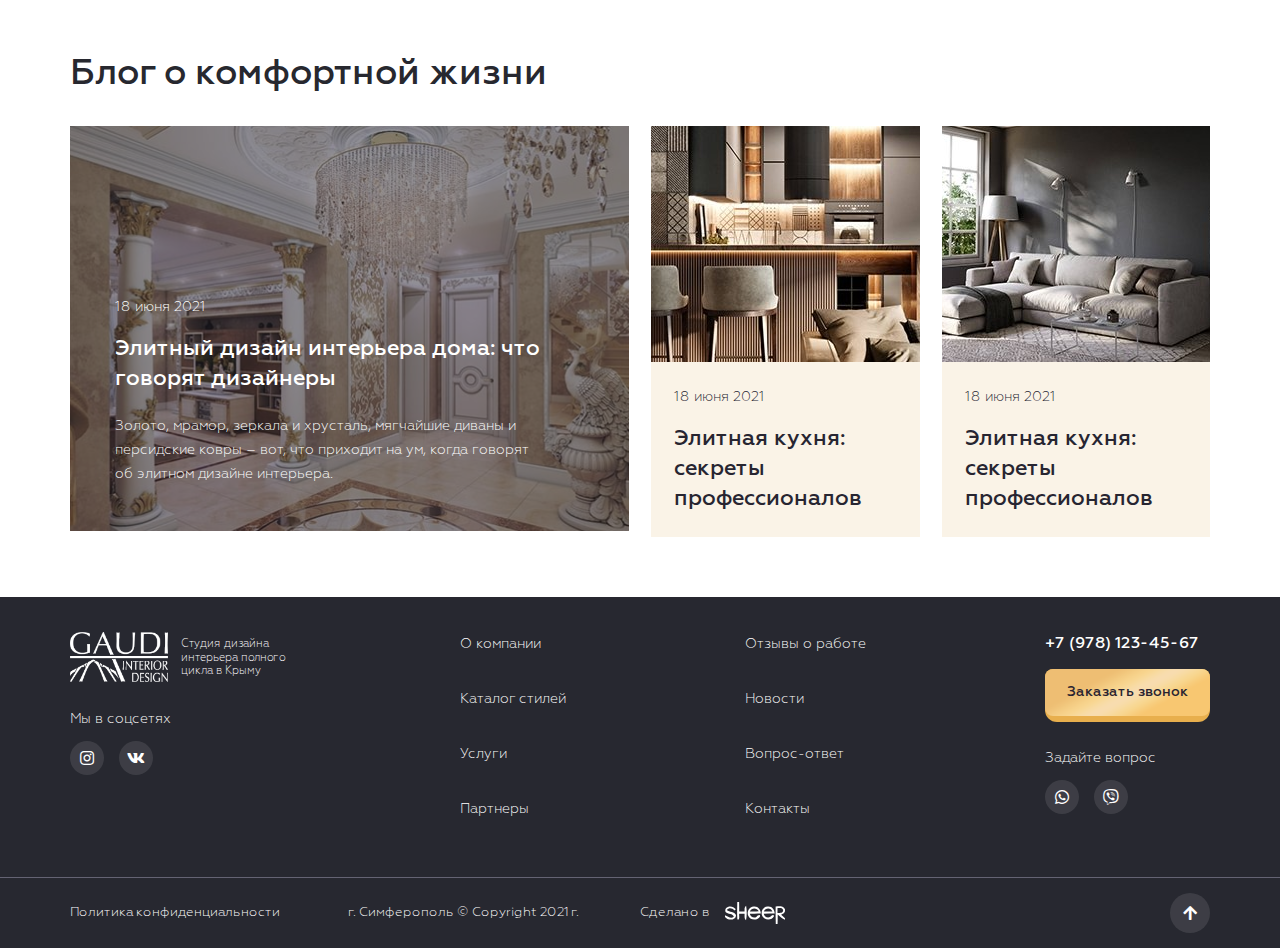
==== commit a1444755: "Add files via upload" ====
--- a/index.html
+++ b/index.html
@@ -2102,7 +2102,7 @@
 							<a href="#">Политика конфиденциальности</a>
 						</div>
 						<div class="col-lg-3 col-sm-6 col_copyright">
-							<p>г. Симферополь © Copyright  2020 г.</p>
+							<p>г. Симферополь © Copyright  2021 г.</p>
 						</div>
 						<div class="col-lg-3 col-sm-6 col_pl">
 							<div class="create">Сделано в <img src="img/copy.svg" alt="alt"></div>
--- a/css/main.css
+++ b/css/main.css
@@ -19,7 +19,7 @@
 body textarea:focus:required:invalid {
 	
 }
-body input:required:valid,
+body input:required:valid, 
 body textarea:required:valid {
 	
 }
@@ -726,6 +726,7 @@
 	background-color: #e2e2e2;
 	position: relative;
 }
+.item-form textarea,
 .item-form input {
 	width: 100%;
 	height: 56px;
@@ -738,6 +739,11 @@
 	background-color: #ffffff;
 	border: none;
 	border-radius: 8px;
+}
+.item-form textarea {
+	padding-top: 15px;
+	height: 105px;
+	resize: none;
 }
 .item-form {
 	margin-bottom: 28px;
@@ -2003,4 +2009,326 @@
 .title-section_recomend {
 	padding-top: 40px;
 	padding-bottom: 20px;
+}
+.article-image {
+	height: 434px;
+	margin-bottom: 35px;
+	position: relative;
+}
+.article-image img {
+	height: 100%;
+	width: 100%;
+	max-width: initial;
+	object-fit: cover;
+	font-family: 'object-fit: cover;';
+	-webkit-transition: all 0.3s;
+	-o-transition: all 0.3s;
+	transition: all 0.3s;
+}
+.article .container {
+	max-width: 1170px;
+}
+.article .breadcumbs {
+	justify-content: center;
+}
+.article-image__content {
+	position: absolute;
+	top: 0;
+	left: 0;
+	width: 100%;
+	height: 100%;
+	display: flex;
+	flex-direction: column;
+	align-items: center;
+	justify-content: center;
+	z-index: 2;	
+	color: #fff;
+}
+.article h1 {
+	padding-top: 15px;
+	font-size: 40px;
+line-height: 1.2;
+font-weight: 500;
+margin: 0 auto;
+text-align: center;
+}
+.article-image__content h1 {
+	max-width: 700px;
+}
+.nav-article {
+	font-size: 18px;
+line-height: 24px;
+padding: 25px 35px;
+font-weight: 500;
+	min-height: 100%;
+	background-color: rgba(228,194,135,0.2);
+}
+.nav-article a {
+	color: #282835;
+	border-bottom: 1px solid #282835;
+	transition: all 0.3s;
+}
+.nav-article a:hover {
+	border-color:transparent;
+}
+.nav-article li {
+	margin-bottom: 20px;
+}
+.nav-article li:last-child {
+	margin-bottom: 0;
+}
+.article img {
+	max-width: 100%;
+}
+.service,
+.article {
+	font-size: 14px;
+	line-height: 21px;
+}
+.service h2,
+.article h2 {
+	font-size: 18px;
+	margin-bottom: 15px;
+font-weight: 500;
+}
+.service p,
+.article p {
+	margin-bottom: 18px;
+}
+.service row li::before,
+.row_article li::before {
+	content: "•";
+	margin-right: 5px;
+}
+.row_article {
+	margin-top: 30px;
+}
+.row_article img {
+	margin-bottom: 30px;
+}
+.row_article .col-lg-3 {
+	padding-left: 0;
+}
+.row_article .col-lg-9 {
+	padding-right: 30px;
+}
+.article blockquote {
+	padding: 50px 43px;
+	padding-right: 30px;
+	background-color: #f4f4f7;
+	margin: 0;
+	margin-top: 40px;
+}
+.article blockquote img {
+	margin-left: 30px;
+	margin-top: -70px;
+	float: right;
+}
+.article {
+	padding-bottom: 63px;
+}
+#map {
+	height: 745px;
+	width: 100%;
+	background-color: #eee;
+}
+.contacts .title-section {
+	padding: 30px 0;
+}
+.contacts .container {
+	position: relative;
+}
+.contacts-block {
+	width: 406px;
+	height: 745px;
+	top: 0;
+	left: 15px;
+	background-color: #272830;
+	z-index: 4;
+	display: flex;
+	flex-direction: column;
+	position: absolute;
+}
+.contacts-block__top {
+	padding: 8px 28px;
+	padding-bottom: 0;
+	font-weight: 500;
+	color: #fff;
+}
+.contacts-block .form-page {
+	padding-top: 36px;
+	padding-bottom: 36px;
+	margin-top: auto;
+	background-color: #f4f4f7;
+box-shadow: 4px 8px 15px 0px rgba(40,39,48,0.23);
+border-radius: 10px 10px 0px 0px;
+}
+.form-page .title-middle {
+	padding-bottom: 20px;
+	text-align: center;
+}
+.contacts-block .item-form {
+	margin-bottom: 19px;
+}
+.contacts-block__title {
+	font-size: 18px;
+}
+.contacts-block__top p a {
+	color: #fff;
+}
+.contacts-block__top .list-social a {
+	background-color: #f4f4f7;
+	color: #27282f;
+}
+.contacts-block__top .list-social a:hover {
+	background-color: #ddd;
+}
+.contacts-block__top .row > div {
+	padding-top: 20px;
+	padding-bottom: 20px;
+}
+.partners {
+	padding-bottom: 35px;
+	background-color: #f4f4f7;
+}
+.partners__top {
+	padding: 25px 0;
+	margin-bottom: 40px;
+	background-color: #fff;
+}
+.item-partner {
+	margin-bottom: 50px;
+	text-align: center;
+	font-size: 14px;
+line-height: 21px;
+}
+.item-partner_image {
+	height: 121px;
+	margin-bottom: 7px;
+	display: flex;
+	align-items: center;
+	justify-content: center;
+}
+.item-partner_image img {
+	max-width: 100%;
+	max-height: 100%;
+}
+.item-partner__name {
+	font-size: 16px;
+	margin-bottom: 17px;
+font-weight: 500;
+}
+.partners .tab-container {
+	padding-left: 25px;
+	padding-right: 25px;
+}
+.partners .tabs a {
+	padding-left: 25px;
+}
+.service img {
+	max-width: 100%;
+}
+.service .title-section {
+	padding: 30px 0;
+}
+.service {
+	padding-bottom: 53px;
+}
+.item-service__buttons {
+	padding-top: 10px;
+	display: flex;
+	align-items: center;
+	justify-content: space-between;
+}
+.item-service__image {
+	margin-bottom: 20px;
+	height: 237px;
+}
+.item-service__image img {
+	height: 100%;
+	width: 100%;
+	object-fit: cover;
+	font-family: 'object-fit: cover;';
+	-webkit-transition: all 0.3s;
+	-o-transition: all 0.3s;
+	transition: all 0.3s;
+}
+.item-service .title-middle {
+	margin-bottom: 15px;
+	font-weight: 500;
+}
+.item-service {
+	font-size: 14px;
+line-height: 21px;
+}
+.item-service .btn-page,
+.item-service .btn-main {
+	height: 47px;
+	font-size: 14px;
+	padding: 0 22px;
+line-height: 24px;
+}
+.item-service .btn-page {
+	padding: 0 31px;
+}
+.service .item-service {
+	margin-bottom: 38px;
+}
+.service .item-service:last-child {
+	margin-bottom: 0;
+}
+.service__right {
+	padding-left: 0;
+}
+.service__right .item-service {
+	margin-left: -15px;
+}
+.service__left {
+	padding-right: 35px;
+}
+.categories {
+	padding-top: 25px;
+	padding-bottom: 62px;
+}
+.categories .descr-title {
+	padding-top: 15px;
+	padding-bottom: 8px;
+}
+.item-category {
+	height: 430px;
+	margin-top: 28px;
+	display: block;
+	position: relative;
+	overflow: hidden;
+}
+.item-category:hover img {
+	transform: scale(1.04);
+}
+.item-category img {
+	height: 100%;
+	width: 100%;
+	object-fit: cover;
+	font-family: 'object-fit: cover;';
+	-webkit-transition: all 0.7s;
+	-o-transition: all 0.7s;
+	transition: all 0.7s;
+}
+.item-category__content {
+	position: absolute;
+	top: 0;
+	left: 0;
+	width: 100%;
+	height: 100%;
+	display: flex;
+	align-items: center;
+	justify-content: center;
+}
+.item-category__name {
+	padding: 9px 41px;
+	font-size: 24px;
+line-height: 34px;
+font-weight: 500;
+color: #ffffff;
+	background-color: rgba(40,39,48,0.7);
+	display: inline-block;
 }--- a/css/media.css
+++ b/css/media.css
@@ -19,11 +19,17 @@
     padding: 23px;
 }
 .row_news-page .item-news__content {
-    padding: 30px 32px;
+    padding: 30px 32px; 
 } 
 .consult-block {
     padding-left: 43px;
     padding-right: 43px;
+}
+.service__right .item-service {
+    margin-left: 0;
+}
+.partners .tabs a  {
+    font-size: 19px;
 }
 }
 @media only screen and (max-width : 1440px) {
@@ -303,6 +309,50 @@
     .consult-block__name {
     font-size: 17px;
 }
+.article .container {
+    max-width: 920px;
+}
+.nav-article {
+    font-size: 16px;
+    }
+    .nav-article li {
+    margin-bottom: 10px;
+}
+.article blockquote {
+    padding: 23px 30px;
+    }
+    .article blockquote img {
+        margin-top: -35px;
+    }
+    .article blockquote {
+        margin-top: 25px;
+    }
+    .contacts-block {
+    width: 365px;
+}
+.partners .tabs a {
+    font-size: 16px;
+    line-height: 22px;
+    }
+    .item-partner {
+        margin-bottom: 30px;
+    }
+    .item-service__image {
+    margin-bottom: 15px;
+    height: 195px;
+}
+.item-service .title-middle {
+    margin-bottom: 10px;
+}
+.item-service .btn-page {
+    padding: 0 19px;
+}
+.item-service .btn-main {
+    padding: 0 14px;
+}
+.item-category {
+    height: 330px;
+    }
 }
 
 /* Medium Devices, Desktops */
@@ -495,6 +545,58 @@
         padding-right: 190px;
         margin-top: 30px;
     }
+    .article .container {
+        max-width: 720px;
+    }
+    .article-image {
+    height: 340px;
+}
+.nav-article {
+    margin-bottom: 30px;
+    min-height: initial;
+}
+.row_article .col-lg-3 {
+    padding-left: 15px;
+}
+.row_article .col-lg-9 {
+    padding-right: 15px;
+}
+.contacts-block {
+    width: 406px;
+    left: 0;
+    position: relative;
+    height: initial;
+}
+.partners .tabs a {
+    padding-left: 0;
+    font-size: 14px;
+    line-height: 19px;
+}
+.item-partner {
+    margin-bottom: 20px;
+}
+.service .title-section {
+    padding: 20px 0;
+}
+.item-service__image {
+    height: 237px;
+    margin-bottom: 20px;
+}
+.service__right {
+    padding-left: 15px;
+}
+.item-service .btn-page {
+    padding: 0 29px;
+}
+.item-service .btn-main {
+    padding: 0 21px;
+}
+.service__left {
+    padding-right: 15px;
+}
+.categories .descr-title {
+    padding-bottom: 0;
+}
 }
 
 /* Small Devices, Tablets */
@@ -794,6 +896,41 @@
 .card {
     padding-bottom: 45px;
 }
+.article h1 {
+    font-size: 32px;
+}
+.article blockquote img {
+    float: none;
+    margin-bottom: 25px;
+    margin-left: 0;
+}
+.article {
+    padding-bottom: 50px;
+}
+.contacts-block {
+    width: 100%;
+}
+.contacts-block__top {
+    padding-bottom: 20px;
+}
+#map {
+    height: 500px;
+}
+.partners__top {
+    margin-bottom: 25px;
+}
+.partners .tabs a {
+    font-size: 13px;
+    line-height: 16px;
+}
+.item-partner {
+    margin-bottom: 15px;
+}
+.item-category__name {
+    padding: 9px 30px;
+    font-size: 20px;
+    line-height: 29px;
+    }
 }
 
 /* Extra Small Devices, Phones */
@@ -1010,6 +1147,89 @@
     .item-portfolio_recomend .info-portfolio {
         display: block;
     }
+    .nav-article {
+        padding: 25px;
+    }
+    .nav-article li {
+    margin-bottom: 15px;
+}
+.nav-article {
+    line-height: 21px;
+}
+.row_article {
+    margin-top: 20px;
+}
+.article blockquote {
+    padding: 23px 20px;
+    padding-bottom: 10px;
+}
+.contacts .title-section {
+    padding: 25px 0;
+}
+.contacts-block__title {
+    font-size: 16px;
+}
+.contacts-block__top {
+    padding: 15px 15px;
+    font-size: 14px;
+}
+.contacts-block .form-page {
+    padding: 35px 20px;
+}
+.contacts-block {
+    margin: 0 -15px;
+    width: initial;
+}
+#map {
+    height: 350px;
+}
+.partners__top .descr-title {
+    font-size: 14px;
+    line-height: 22px;
+}
+.partners .tabs a {
+    font-size: 12px;
+    line-height: 15px;
+}
+.item-partner_image {
+    height: 104px;
+    margin-bottom: 2px;
+}
+.item-partner__name {
+    font-size: 15px;
+    margin-bottom: 8px;
+    }
+    .partners .tab-container {
+        padding-left: 15px;
+        padding-right: 15px;
+    }
+    .service h2, .article h2 {
+    font-size: 17px;
+}
+.service h2 {
+    margin-bottom: 10px;
+}
+.item-service__image {
+    height: 215px;
+    margin-bottom: 15px;
+}
+.item-service .btn-page {
+    padding: 0 19px;
+}
+.item-service .btn-main {
+    padding: 0 15px;
+}
+.breadcumbs span {
+    margin: 0 9px;
+}
+.item-category {
+    height: 285px;
+}
+.item-category__name {
+    padding: 9px 24px;
+    font-size: 18px;
+    line-height: 25px;
+}
 }
 
 /* Custom, iPhone Retina */
